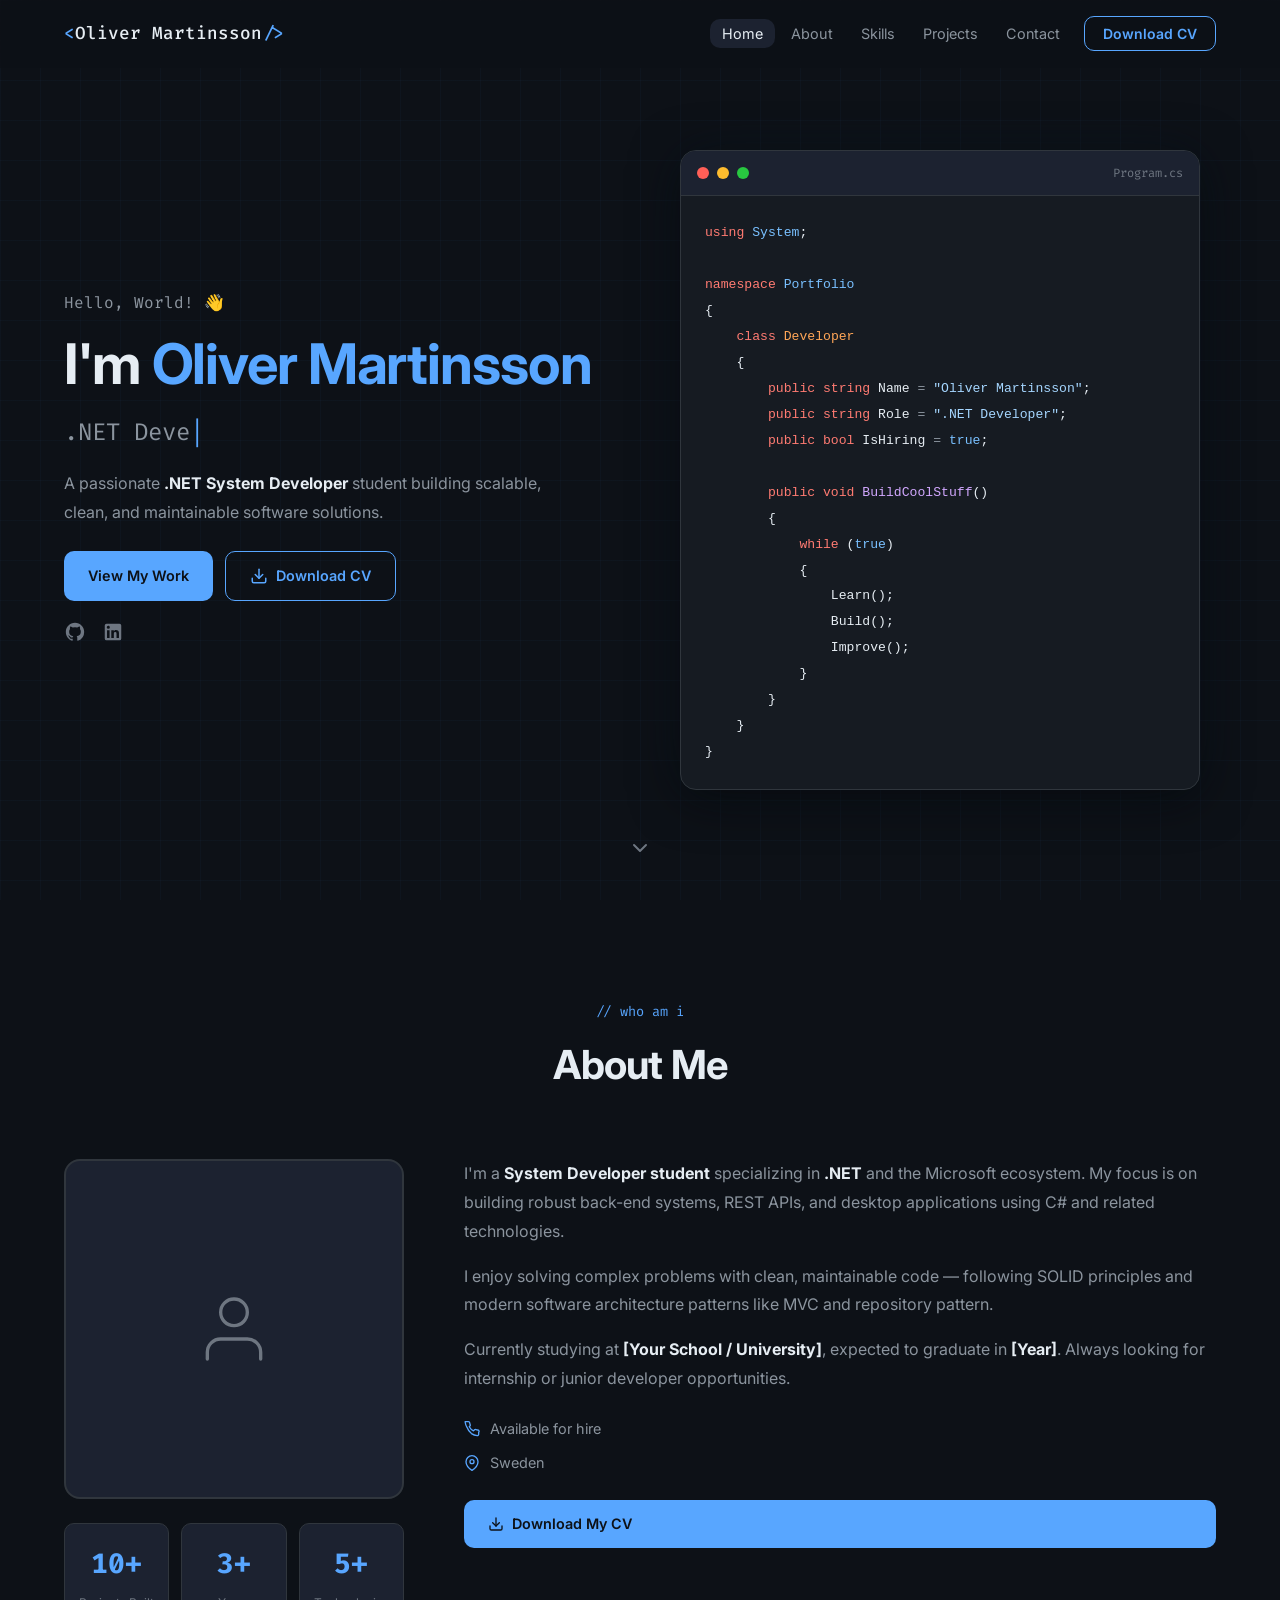
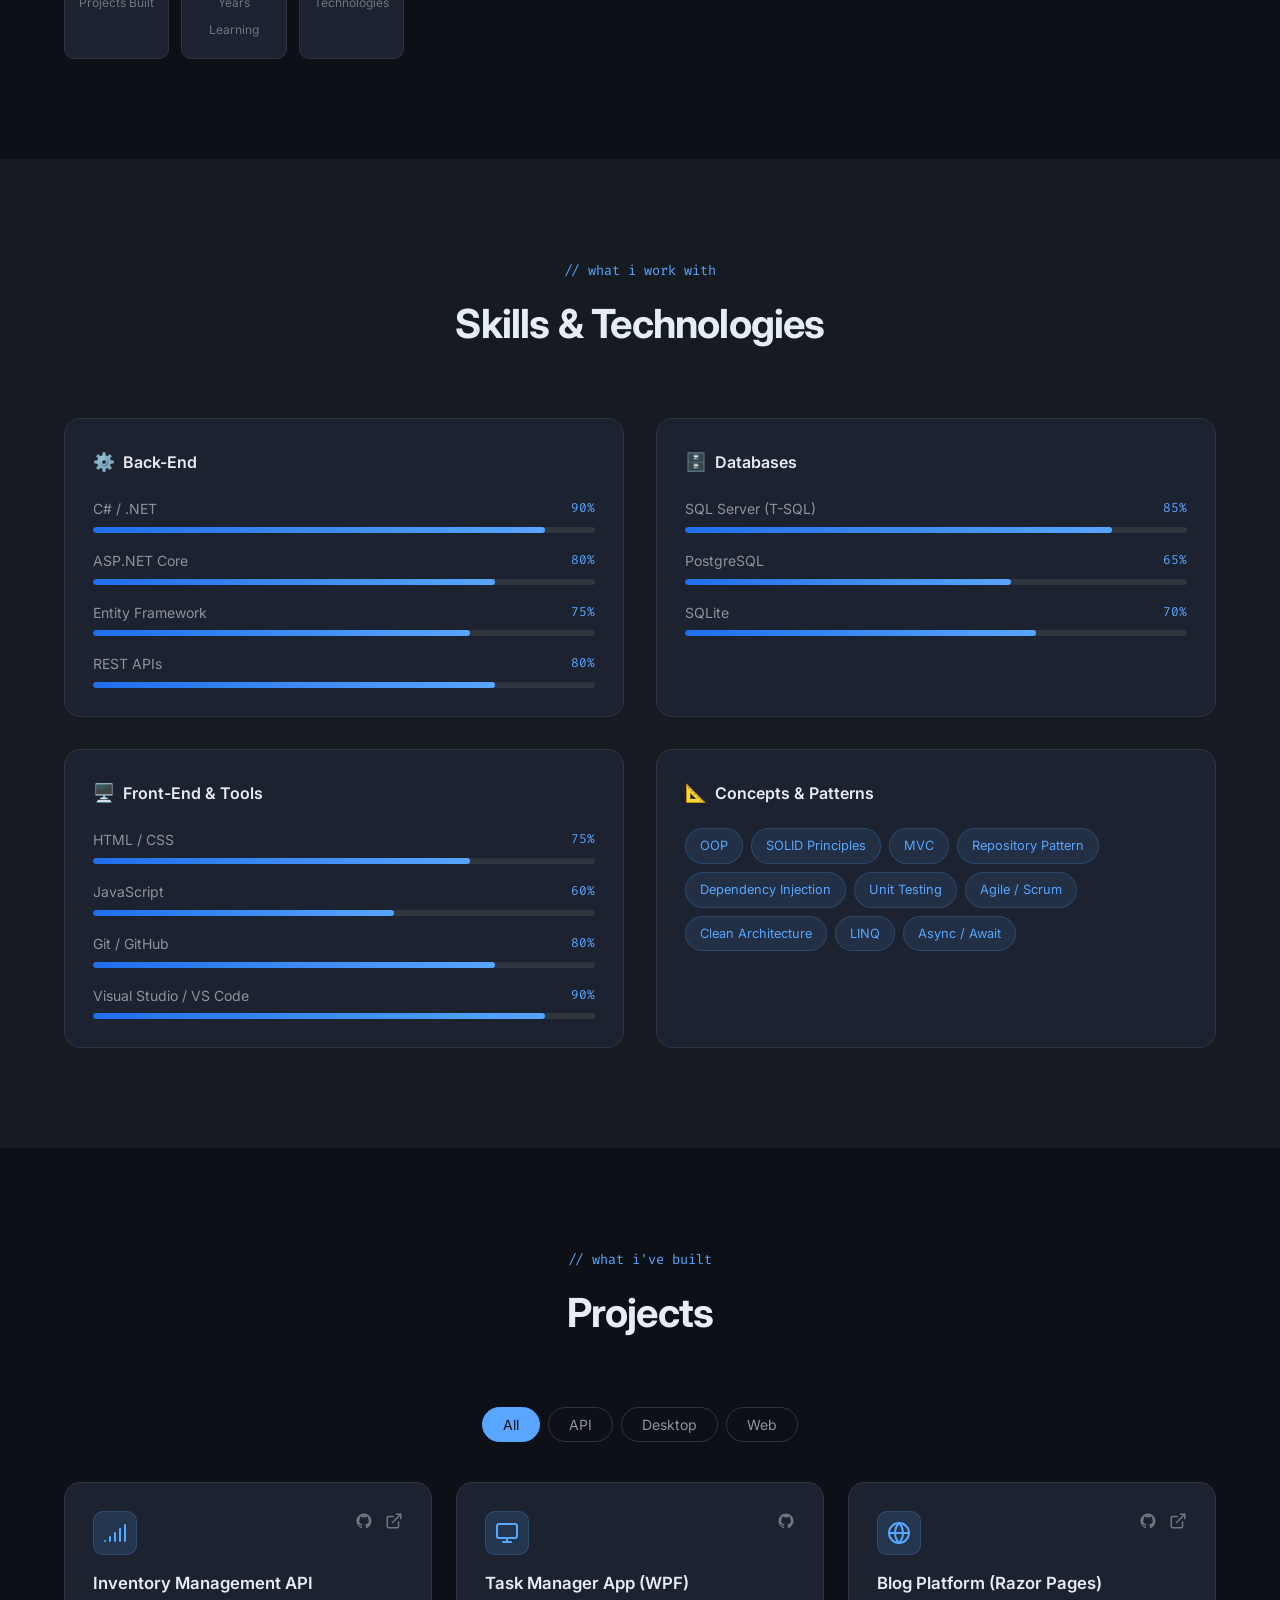
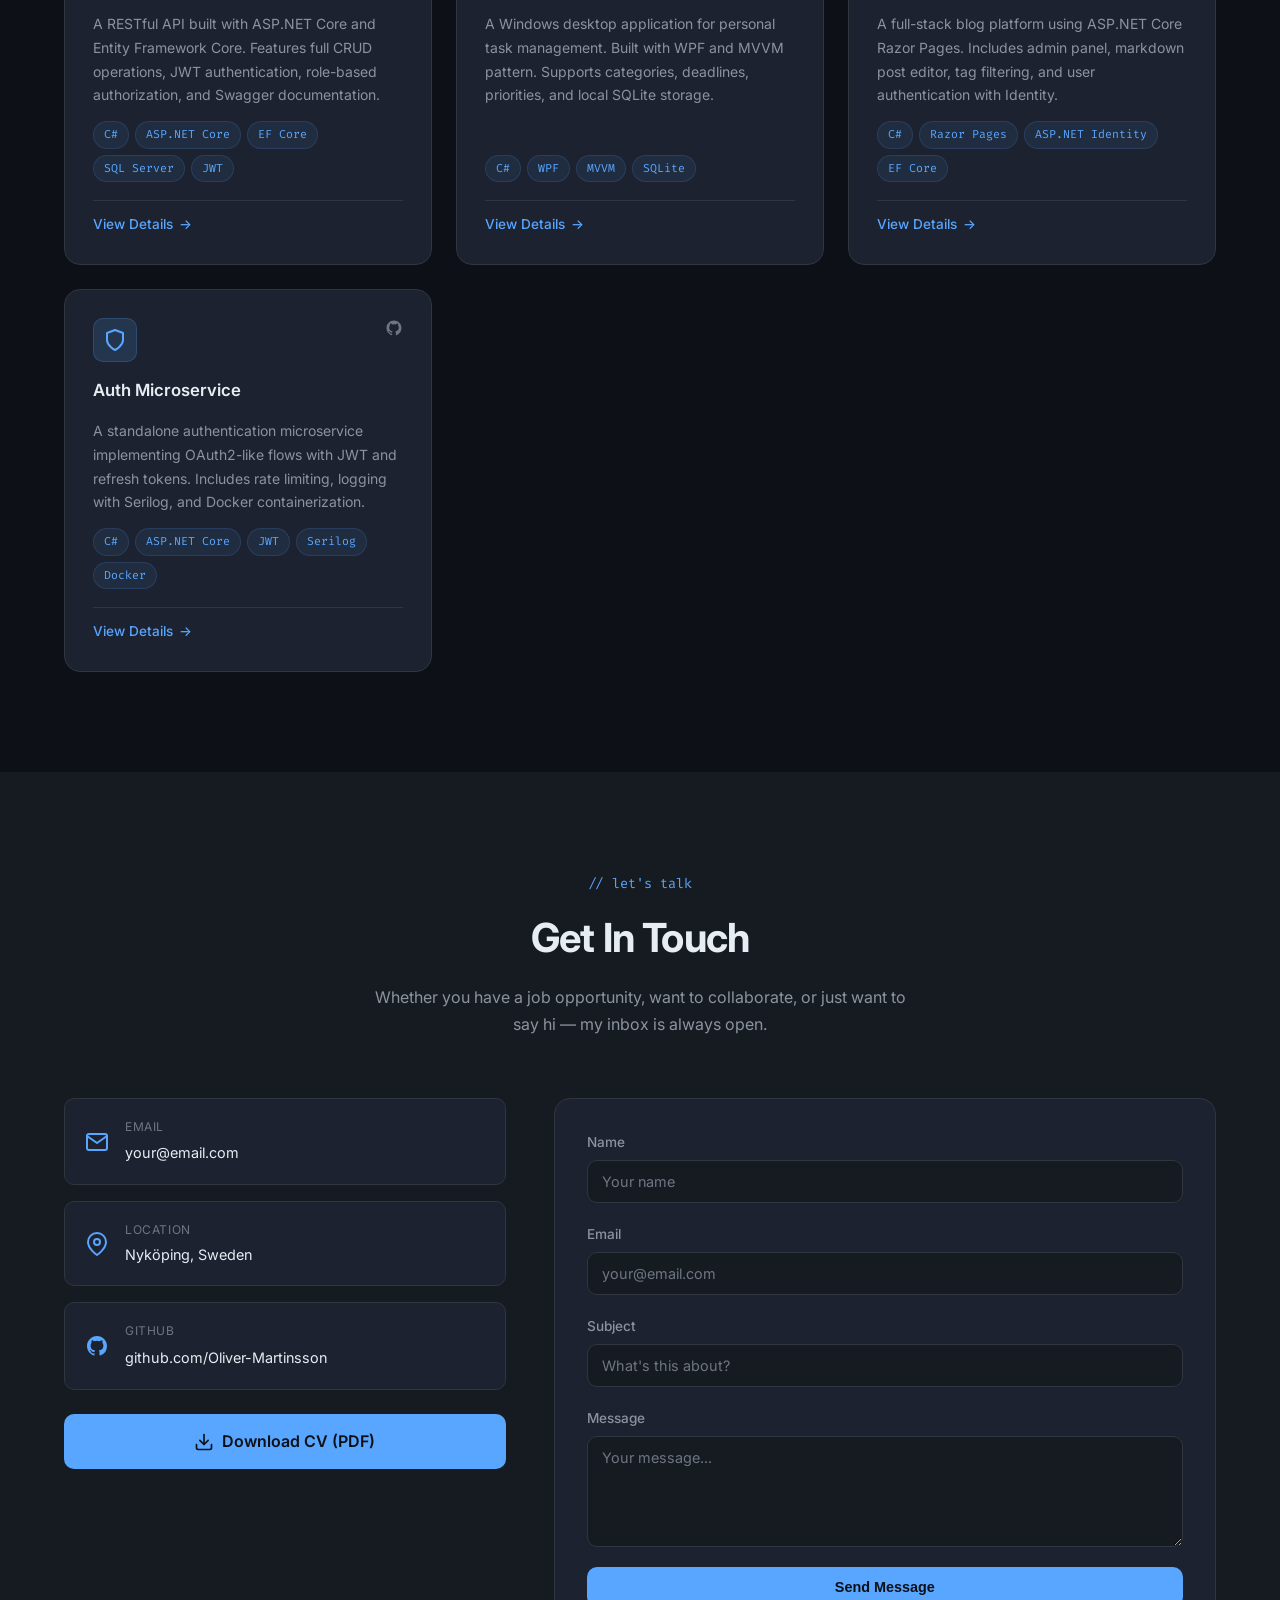
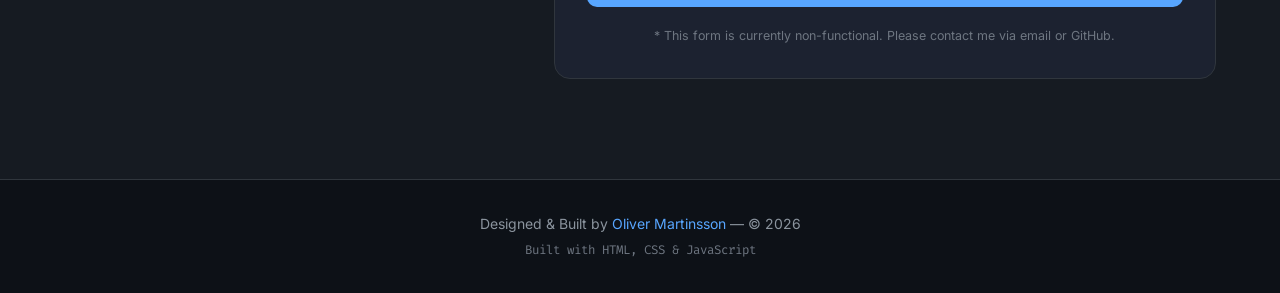
==== index.html @ 374618d0 "First commit added CV, README, and project pages." ====
<!DOCTYPE html>
<html lang="en">
<head>
  <meta charset="UTF-8" />
  <meta name="viewport" content="width=device-width, initial-scale=1.0" />
  <title>Dev Portfolio | .NET System Developer</title>
  <link rel="stylesheet" href="css/style.css" />
  <link rel="preconnect" href="https://fonts.googleapis.com" />
  <link rel="preconnect" href="https://fonts.gstatic.com" crossorigin />
  <link href="https://fonts.googleapis.com/css2?family=Inter:wght@300;400;500;600;700&family=Fira+Code:wght@400;500&display=swap" rel="stylesheet" />
</head>
<body>

  <!-- ========== NAVIGATION ========== -->
  <nav class="navbar" id="navbar">
    <div class="nav-container">
      <a href="#home" class="nav-logo">
        <span class="logo-bracket">&lt;</span>Oliver Martinsson<span class="logo-bracket">/&gt;</span>
      </a>
      <button class="hamburger" id="hamburger" aria-label="Toggle menu">
        <span></span><span></span><span></span>
      </button>
      <ul class="nav-links" id="nav-links">
        <li><a href="#home" class="nav-link">Home</a></li>
        <li><a href="#about" class="nav-link">About</a></li>
        <li><a href="#skills" class="nav-link">Skills</a></li>
        <li><a href="#projects" class="nav-link">Projects</a></li>
        <li><a href="#contact" class="nav-link">Contact</a></li>
        <li><a href="assets/Oliver-MartinssonCV.pdf" download class="nav-btn">Download CV</a></li>
      </ul>
    </div>
  </nav>

  <!-- ========== HERO ========== -->
  <section class="hero" id="home">
    <div class="hero-bg-grid"></div>
    <div class="hero-content">
      <p class="hero-greeting">Hello, World! 👋</p>
      <h1 class="hero-title">
        I'm <span class="accent">Oliver Martinsson</span>
      </h1>
      <h2 class="hero-subtitle">
        <span class="typed-text" id="typed-text"></span><span class="cursor">|</span>
      </h2>
      <p class="hero-description">
        A passionate <strong>.NET System Developer</strong> student building scalable, clean,
        and maintainable software solutions.
      </p>
      <div class="hero-actions">
        <a href="#projects" class="btn btn-primary">View My Work</a>
        <a href="assets/Oliver-MartinssonCV.pdf" download class="btn btn-outline">
          <svg xmlns="http://www.w3.org/2000/svg" width="18" height="18" viewBox="0 0 24 24" fill="none"
            stroke="currentColor" stroke-width="2" stroke-linecap="round" stroke-linejoin="round">
            <path d="M21 15v4a2 2 0 0 1-2 2H5a2 2 0 0 1-2-2v-4"/>
            <polyline points="7 10 12 15 17 10"/>
            <line x1="12" y1="15" x2="12" y2="3"/>
          </svg>
          Download CV
        </a>
      </div>
      <div class="hero-socials">
        <a href="https://github.com/Oliver-Martinsson" target="_blank" rel="noopener noreferrer" aria-label="GitHub">
          <svg xmlns="http://www.w3.org/2000/svg" width="22" height="22" viewBox="0 0 24 24" fill="currentColor">
            <path d="M12 2C6.477 2 2 6.484 2 12.021c0 4.428 2.865 8.185 6.839 9.504.5.092.682-.217.682-.483
              0-.237-.009-.868-.013-1.703-2.782.605-3.369-1.343-3.369-1.343-.454-1.158-1.11-1.466-1.11-1.466-.908-.62.069-.608.069-.608
              1.003.07 1.531 1.032 1.531 1.032.892 1.53 2.341 1.088 2.91.832.092-.647.35-1.088.636-1.338
              -2.22-.253-4.555-1.113-4.555-4.951 0-1.093.39-1.988 1.031-2.688-.103-.253-.446-1.272.098-2.65
              0 0 .84-.27 2.75 1.026A9.564 9.564 0 0 1 12 6.844a9.59 9.59 0 0 1 2.504.337c1.909-1.296 2.747-1.026
              2.747-1.026.546 1.379.202 2.398.1 2.651.64.7 1.028 1.595 1.028 2.688 0 3.848-2.339 4.695-4.566
              4.943.359.309.678.92.678 1.855 0 1.338-.012 2.419-.012 2.747 0 .268.18.58.688.482A10.019 10.019
              0 0 0 22 12.021C22 6.484 17.522 2 12 2z"/>
          </svg>
        </a>
        <a href="https://linkedin.com/" target="_blank" rel="noopener noreferrer" aria-label="LinkedIn">
          <svg xmlns="http://www.w3.org/2000/svg" width="22" height="22" viewBox="0 0 24 24" fill="currentColor">
            <path d="M19 3A2 2 0 0 1 21 5V19A2 2 0 0 1 19 21H5A2 2 0 0 1 3 19V5A2 2 0 0 1 5 3H19M18.5
              18.5V13.2A3.26 3.26 0 0 0 15.24 9.94C14.39 9.94 13.4 10.46 12.92 11.24V10.13H10.13V18.5H12.92
              V13.57A1.46 1.46 0 0 1 14.38 12.11A1.46 1.46 0 0 1 15.84 13.57V18.5H18.5M6.88 8.56A1.68 1.68
              0 0 0 8.56 6.88C8.56 5.95 7.81 5.19 6.88 5.19A1.69 1.69 0 0 0 5.19 6.88C5.19 7.81 5.95 8.56
              6.88 8.56M8.27 18.5V10.13H5.5V18.5H8.27Z"/>
          </svg>
        </a>
      </div>
    </div>
    <div class="hero-visual">
      <div class="code-window">
        <div class="code-window-bar">
          <span class="dot red"></span>
          <span class="dot yellow"></span>
          <span class="dot green"></span>
          <span class="window-title">Program.cs</span>
        </div>
        <pre class="code-content"><code><span class="c-keyword">using</span> <span class="c-ns">System</span>;

<span class="c-keyword">namespace</span> <span class="c-ns">Portfolio</span>
{
    <span class="c-keyword">class</span> <span class="c-class">Developer</span>
    {
        <span class="c-keyword">public string</span> Name <span class="c-op">=</span> <span class="c-string">"Oliver Martinsson"</span>;
        <span class="c-keyword">public string</span> Role <span class="c-op">=</span> <span class="c-string">".NET Developer"</span>;
        <span class="c-keyword">public bool</span> IsHiring <span class="c-op">=</span> <span class="c-bool">true</span>;

        <span class="c-keyword">public void</span> <span class="c-method">BuildCoolStuff</span>()
        {
            <span class="c-keyword">while</span> (<span class="c-bool">true</span>)
            {
                Learn();
                Build();
                Improve();
            }
        }
    }
}</code></pre>
      </div>
    </div>
    <a href="#about" class="scroll-down" aria-label="Scroll down">
      <svg xmlns="http://www.w3.org/2000/svg" width="24" height="24" viewBox="0 0 24 24"
        fill="none" stroke="currentColor" stroke-width="2" stroke-linecap="round" stroke-linejoin="round">
        <polyline points="6 9 12 15 18 9"/>
      </svg>
    </a>
  </section>

  <!-- ========== ABOUT ========== -->
  <section class="section" id="about">
    <div class="container">
      <div class="section-header">
        <p class="section-tag">// who am i</p>
        <h2 class="section-title">About Me</h2>
      </div>
      <div class="about-grid">
        <div class="about-image-wrapper">
          <div class="about-image-frame">
            <img src="assets/profile.jpg" alt="Profile photo" class="about-image" id="profile-img" />
            <div class="about-image-placeholder" id="profile-placeholder">
              <svg xmlns="http://www.w3.org/2000/svg" width="80" height="80" viewBox="0 0 24 24"
                fill="none" stroke="currentColor" stroke-width="1" stroke-linecap="round" stroke-linejoin="round">
                <path d="M20 21v-2a4 4 0 0 0-4-4H8a4 4 0 0 0-4 4v2"/>
                <circle cx="12" cy="7" r="4"/>
              </svg>
            </div>
          </div>
          <div class="about-stats">
            <div class="stat-card">
              <span class="stat-number" data-target="10">0</span>
              <span class="stat-label">Projects Built</span>
            </div>
            <div class="stat-card">
              <span class="stat-number" data-target="3">0</span>
              <span class="stat-label">Years Learning</span>
            </div>
            <div class="stat-card">
              <span class="stat-number" data-target="5">0</span>
              <span class="stat-label">Technologies</span>
            </div>
          </div>
        </div>
        <div class="about-text">
          <p>
            I'm a <strong>System Developer student</strong> specializing in <strong>.NET</strong> and the
            Microsoft ecosystem. My focus is on building robust back-end systems, REST APIs, and
            desktop applications using C# and related technologies.
          </p>
          <p>
            I enjoy solving complex problems with clean, maintainable code — following SOLID principles
            and modern software architecture patterns like MVC and repository pattern.
          </p>
          <p>
            Currently studying at <strong>[Your School / University]</strong>, expected to graduate
            in <strong>[Year]</strong>. Always looking for internship or junior developer opportunities.
          </p>
          <div class="about-details">
            <div class="detail-item">
              <svg xmlns="http://www.w3.org/2000/svg" width="16" height="16" viewBox="0 0 24 24" fill="none"
                stroke="currentColor" stroke-width="2" stroke-linecap="round" stroke-linejoin="round">
                <path d="M22 16.92v3a2 2 0 0 1-2.18 2 19.79 19.79 0 0 1-8.63-3.07A19.5 19.5 0 0 1 4.69
                  9.83 19.79 19.79 0 0 1 1.61 1.2 2 2 0 0 1 3.59 1h3a2 2 0 0 1 2 1.72c.127.96.361 1.903.7
                  2.81a2 2 0 0 1-.45 2.11L7.91 8.56a16 16 0 0 0 6.29 6.29l1.63-1.63a2 2 0 0 1 2.11-.45c.907.339
                  1.85.573 2.81.7A2 2 0 0 1 22 16.92z"/>
              </svg>
              <span>Available for hire</span>
            </div>
            <div class="detail-item">
              <svg xmlns="http://www.w3.org/2000/svg" width="16" height="16" viewBox="0 0 24 24" fill="none"
                stroke="currentColor" stroke-width="2" stroke-linecap="round" stroke-linejoin="round">
                <path d="M21 10c0 7-9 13-9 13s-9-6-9-13a9 9 0 0 1 18 0z"/>
                <circle cx="12" cy="10" r="3"/>
              </svg>
              <span>Sweden</span>
            </div>
          </div>
          <a href="assets/Oliver-MartinssonCV.pdf" download class="btn btn-primary">
            <svg xmlns="http://www.w3.org/2000/svg" width="16" height="16" viewBox="0 0 24 24" fill="none"
              stroke="currentColor" stroke-width="2" stroke-linecap="round" stroke-linejoin="round">
              <path d="M21 15v4a2 2 0 0 1-2 2H5a2 2 0 0 1-2-2v-4"/>
              <polyline points="7 10 12 15 17 10"/>
              <line x1="12" y1="15" x2="12" y2="3"/>
            </svg>
            Download My CV
          </a>
        </div>
      </div>
    </div>
  </section>

  <!-- ========== SKILLS ========== -->
  <section class="section section-dark" id="skills">
    <div class="container">
      <div class="section-header">
        <p class="section-tag">// what i work with</p>
        <h2 class="section-title">Skills & Technologies</h2>
      </div>
      <div class="skills-grid">

        <div class="skill-category">
          <h3 class="skill-cat-title">
            <span class="skill-cat-icon">⚙️</span> Back-End
          </h3>
          <div class="skill-bars">
            <div class="skill-bar-item">
              <div class="skill-bar-header">
                <span>C# / .NET</span><span>90%</span>
              </div>
              <div class="skill-bar-track"><div class="skill-bar-fill" data-width="90"></div></div>
            </div>
            <div class="skill-bar-item">
              <div class="skill-bar-header">
                <span>ASP.NET Core</span><span>80%</span>
              </div>
              <div class="skill-bar-track"><div class="skill-bar-fill" data-width="80"></div></div>
            </div>
            <div class="skill-bar-item">
              <div class="skill-bar-header">
                <span>Entity Framework</span><span>75%</span>
              </div>
              <div class="skill-bar-track"><div class="skill-bar-fill" data-width="75"></div></div>
            </div>
            <div class="skill-bar-item">
              <div class="skill-bar-header">
                <span>REST APIs</span><span>80%</span>
              </div>
              <div class="skill-bar-track"><div class="skill-bar-fill" data-width="80"></div></div>
            </div>
          </div>
        </div>

        <div class="skill-category">
          <h3 class="skill-cat-title">
            <span class="skill-cat-icon">🗄️</span> Databases
          </h3>
          <div class="skill-bars">
            <div class="skill-bar-item">
              <div class="skill-bar-header">
                <span>SQL Server (T-SQL)</span><span>85%</span>
              </div>
              <div class="skill-bar-track"><div class="skill-bar-fill" data-width="85"></div></div>
            </div>
            <div class="skill-bar-item">
              <div class="skill-bar-header">
                <span>PostgreSQL</span><span>65%</span>
              </div>
              <div class="skill-bar-track"><div class="skill-bar-fill" data-width="65"></div></div>
            </div>
            <div class="skill-bar-item">
              <div class="skill-bar-header">
                <span>SQLite</span><span>70%</span>
              </div>
              <div class="skill-bar-track"><div class="skill-bar-fill" data-width="70"></div></div>
            </div>
          </div>
        </div>

        <div class="skill-category">
          <h3 class="skill-cat-title">
            <span class="skill-cat-icon">🖥️</span> Front-End & Tools
          </h3>
          <div class="skill-bars">
            <div class="skill-bar-item">
              <div class="skill-bar-header">
                <span>HTML / CSS</span><span>75%</span>
              </div>
              <div class="skill-bar-track"><div class="skill-bar-fill" data-width="75"></div></div>
            </div>
            <div class="skill-bar-item">
              <div class="skill-bar-header">
                <span>JavaScript</span><span>60%</span>
              </div>
              <div class="skill-bar-track"><div class="skill-bar-fill" data-width="60"></div></div>
            </div>
            <div class="skill-bar-item">
              <div class="skill-bar-header">
                <span>Git / GitHub</span><span>80%</span>
              </div>
              <div class="skill-bar-track"><div class="skill-bar-fill" data-width="80"></div></div>
            </div>
            <div class="skill-bar-item">
              <div class="skill-bar-header">
                <span>Visual Studio / VS Code</span><span>90%</span>
              </div>
              <div class="skill-bar-track"><div class="skill-bar-fill" data-width="90"></div></div>
            </div>
          </div>
        </div>

        <div class="skill-category">
          <h3 class="skill-cat-title">
            <span class="skill-cat-icon">📐</span> Concepts & Patterns
          </h3>
          <div class="skill-tags">
            <span class="skill-tag">OOP</span>
            <span class="skill-tag">SOLID Principles</span>
            <span class="skill-tag">MVC</span>
            <span class="skill-tag">Repository Pattern</span>
            <span class="skill-tag">Dependency Injection</span>
            <span class="skill-tag">Unit Testing</span>
            <span class="skill-tag">Agile / Scrum</span>
            <span class="skill-tag">Clean Architecture</span>
            <span class="skill-tag">LINQ</span>
            <span class="skill-tag">Async / Await</span>
          </div>
        </div>

      </div>
    </div>
  </section>

  <!-- ========== PROJECTS ========== -->
  <section class="section" id="projects">
    <div class="container">
      <div class="section-header">
        <p class="section-tag">// what i've built</p>
        <h2 class="section-title">Projects</h2>
      </div>
      <div class="projects-filter">
        <button class="filter-btn active" data-filter="all">All</button>
        <button class="filter-btn" data-filter="api">API</button>
        <button class="filter-btn" data-filter="desktop">Desktop</button>
        <button class="filter-btn" data-filter="web">Web</button>
      </div>
      <div class="projects-grid" id="projects-grid">

        <article class="project-card" data-category="api">
          <div class="project-card-header">
            <div class="project-icon">
              <svg xmlns="http://www.w3.org/2000/svg" width="24" height="24" viewBox="0 0 24 24" fill="none"
                stroke="currentColor" stroke-width="2" stroke-linecap="round" stroke-linejoin="round">
                <path d="M2 20h.01M7 20v-4"/><path d="M12 20v-8"/><path d="M17 20V8"/><path d="M22 4v16"/>
              </svg>
            </div>
            <div class="project-links">
              <a href="#" target="_blank" rel="noopener noreferrer" aria-label="GitHub repo">
                <svg xmlns="http://www.w3.org/2000/svg" width="18" height="18" viewBox="0 0 24 24" fill="currentColor">
                  <path d="M12 2C6.477 2 2 6.484 2 12.021c0 4.428 2.865 8.185 6.839 9.504.5.092.682-.217.682-.483
                    0-.237-.009-.868-.013-1.703-2.782.605-3.369-1.343-3.369-1.343-.454-1.158-1.11-1.466-1.11-1.466-.908-.62.069-.608.069-.608
                    1.003.07 1.531 1.032 1.531 1.032.892 1.53 2.341 1.088 2.91.832.092-.647.35-1.088.636-1.338
                    -2.22-.253-4.555-1.113-4.555-4.951 0-1.093.39-1.988 1.031-2.688-.103-.253-.446-1.272.098-2.65
                    0 0 .84-.27 2.75 1.026A9.564 9.564 0 0 1 12 6.844a9.59 9.59 0 0 1 2.504.337c1.909-1.296 2.747-1.026
                    2.747-1.026.546 1.379.202 2.398.1 2.651.64.7 1.028 1.595 1.028 2.688 0 3.848-2.339 4.695-4.566
                    4.943.359.309.678.92.678 1.855 0 1.338-.012 2.419-.012 2.747 0 .268.18.58.688.482A10.019 10.019
                    0 0 0 22 12.021C22 6.484 17.522 2 12 2z"/>
                </svg>
              </a>
              <a href="#" target="_blank" rel="noopener noreferrer" aria-label="Live demo">
                <svg xmlns="http://www.w3.org/2000/svg" width="18" height="18" viewBox="0 0 24 24" fill="none"
                  stroke="currentColor" stroke-width="2" stroke-linecap="round" stroke-linejoin="round">
                  <path d="M18 13v6a2 2 0 0 1-2 2H5a2 2 0 0 1-2-2V8a2 2 0 0 1 2-2h6"/>
                  <polyline points="15 3 21 3 21 9"/><line x1="10" y1="14" x2="21" y2="3"/>
                </svg>
              </a>
            </div>
          </div>
          <h3 class="project-title">Inventory Management API</h3>
          <p class="project-desc">
            A RESTful API built with ASP.NET Core and Entity Framework Core. Features full CRUD operations,
            JWT authentication, role-based authorization, and Swagger documentation.
          </p>
          <div class="project-tech">
            <span>C#</span><span>ASP.NET Core</span><span>EF Core</span><span>SQL Server</span><span>JWT</span>
          </div>
          <a href="projects/inventory-api.html" class="project-view-link">View Details</a>
        </article>

        <article class="project-card" data-category="desktop">
          <div class="project-card-header">
            <div class="project-icon">
              <svg xmlns="http://www.w3.org/2000/svg" width="24" height="24" viewBox="0 0 24 24" fill="none"
                stroke="currentColor" stroke-width="2" stroke-linecap="round" stroke-linejoin="round">
                <rect x="2" y="3" width="20" height="14" rx="2"/><line x1="8" y1="21" x2="16" y2="21"/>
                <line x1="12" y1="17" x2="12" y2="21"/>
              </svg>
            </div>
            <div class="project-links">
              <a href="#" target="_blank" rel="noopener noreferrer" aria-label="GitHub repo">
                <svg xmlns="http://www.w3.org/2000/svg" width="18" height="18" viewBox="0 0 24 24" fill="currentColor">
                  <path d="M12 2C6.477 2 2 6.484 2 12.021c0 4.428 2.865 8.185 6.839 9.504.5.092.682-.217.682-.483
                    0-.237-.009-.868-.013-1.703-2.782.605-3.369-1.343-3.369-1.343-.454-1.158-1.11-1.466-1.11-1.466-.908-.62.069-.608.069-.608
                    1.003.07 1.531 1.032 1.531 1.032.892 1.53 2.341 1.088 2.91.832.092-.647.35-1.088.636-1.338
                    -2.22-.253-4.555-1.113-4.555-4.951 0-1.093.39-1.988 1.031-2.688-.103-.253-.446-1.272.098-2.65
                    0 0 .84-.27 2.75 1.026A9.564 9.564 0 0 1 12 6.844a9.59 9.59 0 0 1 2.504.337c1.909-1.296 2.747-1.026
                    2.747-1.026.546 1.379.202 2.398.1 2.651.64.7 1.028 1.595 1.028 2.688 0 3.848-2.339 4.695-4.566
                    4.943.359.309.678.92.678 1.855 0 1.338-.012 2.419-.012 2.747 0 .268.18.58.688.482A10.019 10.019
                    0 0 0 22 12.021C22 6.484 17.522 2 12 2z"/>
                </svg>
              </a>
            </div>
          </div>
          <h3 class="project-title">Task Manager App (WPF)</h3>
          <p class="project-desc">
            A Windows desktop application for personal task management. Built with WPF and MVVM pattern.
            Supports categories, deadlines, priorities, and local SQLite storage.
          </p>
          <div class="project-tech">
            <span>C#</span><span>WPF</span><span>MVVM</span><span>SQLite</span>
          </div>
          <a href="projects/task-manager.html" class="project-view-link">View Details</a>
        </article>

        <article class="project-card" data-category="web">
          <div class="project-card-header">
            <div class="project-icon">
              <svg xmlns="http://www.w3.org/2000/svg" width="24" height="24" viewBox="0 0 24 24" fill="none"
                stroke="currentColor" stroke-width="2" stroke-linecap="round" stroke-linejoin="round">
                <circle cx="12" cy="12" r="10"/>
                <line x1="2" y1="12" x2="22" y2="12"/>
                <path d="M12 2a15.3 15.3 0 0 1 4 10 15.3 15.3 0 0 1-4 10 15.3 15.3 0 0 1-4-10 15.3 15.3 0 0 1 4-10z"/>
              </svg>
            </div>
            <div class="project-links">
              <a href="#" target="_blank" rel="noopener noreferrer" aria-label="GitHub repo">
                <svg xmlns="http://www.w3.org/2000/svg" width="18" height="18" viewBox="0 0 24 24" fill="currentColor">
                  <path d="M12 2C6.477 2 2 6.484 2 12.021c0 4.428 2.865 8.185 6.839 9.504.5.092.682-.217.682-.483
                    0-.237-.009-.868-.013-1.703-2.782.605-3.369-1.343-3.369-1.343-.454-1.158-1.11-1.466-1.11-1.466-.908-.62.069-.608.069-.608
                    1.003.07 1.531 1.032 1.531 1.032.892 1.53 2.341 1.088 2.91.832.092-.647.35-1.088.636-1.338
                    -2.22-.253-4.555-1.113-4.555-4.951 0-1.093.39-1.988 1.031-2.688-.103-.253-.446-1.272.098-2.65
                    0 0 .84-.27 2.75 1.026A9.564 9.564 0 0 1 12 6.844a9.59 9.59 0 0 1 2.504.337c1.909-1.296 2.747-1.026
                    2.747-1.026.546 1.379.202 2.398.1 2.651.64.7 1.028 1.595 1.028 2.688 0 3.848-2.339 4.695-4.566
                    4.943.359.309.678.92.678 1.855 0 1.338-.012 2.419-.012 2.747 0 .268.18.58.688.482A10.019 10.019
                    0 0 0 22 12.021C22 6.484 17.522 2 12 2z"/>
                </svg>
              </a>
              <a href="#" target="_blank" rel="noopener noreferrer" aria-label="Live demo">
                <svg xmlns="http://www.w3.org/2000/svg" width="18" height="18" viewBox="0 0 24 24" fill="none"
                  stroke="currentColor" stroke-width="2" stroke-linecap="round" stroke-linejoin="round">
                  <path d="M18 13v6a2 2 0 0 1-2 2H5a2 2 0 0 1-2-2V8a2 2 0 0 1 2-2h6"/>
                  <polyline points="15 3 21 3 21 9"/><line x1="10" y1="14" x2="21" y2="3"/>
                </svg>
              </a>
            </div>
          </div>
          <h3 class="project-title">Blog Platform (Razor Pages)</h3>
          <p class="project-desc">
            A full-stack blog platform using ASP.NET Core Razor Pages. Includes admin panel,
            markdown post editor, tag filtering, and user authentication with Identity.
          </p>
          <div class="project-tech">
            <span>C#</span><span>Razor Pages</span><span>ASP.NET Identity</span><span>EF Core</span>
          </div>
          <a href="projects/blog-platform.html" class="project-view-link">View Details</a>
        </article>

        <article class="project-card" data-category="api">
          <div class="project-card-header">
            <div class="project-icon">
              <svg xmlns="http://www.w3.org/2000/svg" width="24" height="24" viewBox="0 0 24 24" fill="none"
                stroke="currentColor" stroke-width="2" stroke-linecap="round" stroke-linejoin="round">
                <path d="M12 22s8-4 8-10V5l-8-3-8 3v7c0 6 8 10 8 10z"/>
              </svg>
            </div>
            <div class="project-links">
              <a href="#" target="_blank" rel="noopener noreferrer" aria-label="GitHub repo">
                <svg xmlns="http://www.w3.org/2000/svg" width="18" height="18" viewBox="0 0 24 24" fill="currentColor">
                  <path d="M12 2C6.477 2 2 6.484 2 12.021c0 4.428 2.865 8.185 6.839 9.504.5.092.682-.217.682-.483
                    0-.237-.009-.868-.013-1.703-2.782.605-3.369-1.343-3.369-1.343-.454-1.158-1.11-1.466-1.11-1.466-.908-.62.069-.608.069-.608
                    1.003.07 1.531 1.032 1.531 1.032.892 1.53 2.341 1.088 2.91.832.092-.647.35-1.088.636-1.338
                    -2.22-.253-4.555-1.113-4.555-4.951 0-1.093.39-1.988 1.031-2.688-.103-.253-.446-1.272.098-2.65
                    0 0 .84-.27 2.75 1.026A9.564 9.564 0 0 1 12 6.844a9.59 9.59 0 0 1 2.504.337c1.909-1.296 2.747-1.026
                    2.747-1.026.546 1.379.202 2.398.1 2.651.64.7 1.028 1.595 1.028 2.688 0 3.848-2.339 4.695-4.566
                    4.943.359.309.678.92.678 1.855 0 1.338-.012 2.419-.012 2.747 0 .268.18.58.688.482A10.019 10.019
                    0 0 0 22 12.021C22 6.484 17.522 2 12 2z"/>
                </svg>
              </a>
            </div>
          </div>
          <h3 class="project-title">Auth Microservice</h3>
          <p class="project-desc">
            A standalone authentication microservice implementing OAuth2-like flows with JWT and refresh tokens.
            Includes rate limiting, logging with Serilog, and Docker containerization.
          </p>
          <div class="project-tech">
            <span>C#</span><span>ASP.NET Core</span><span>JWT</span><span>Serilog</span><span>Docker</span>
          </div>
          <a href="projects/auth-microservice.html" class="project-view-link">View Details</a>
        </article>

      </div>
    </div>
  </section>

  <!-- ========== CONTACT ========== -->
  <section class="section section-dark" id="contact">
    <div class="container">
      <div class="section-header">
        <p class="section-tag">// let's talk</p>
        <h2 class="section-title">Get In Touch</h2>
        <p class="section-subtitle">
          Whether you have a job opportunity, want to collaborate, or just want to say hi —
          my inbox is always open.
        </p>
      </div>
      <div class="contact-grid">
        <div class="contact-info">
          <div class="contact-card">
            <svg xmlns="http://www.w3.org/2000/svg" width="24" height="24" viewBox="0 0 24 24" fill="none"
              stroke="currentColor" stroke-width="2" stroke-linecap="round" stroke-linejoin="round">
              <path d="M4 4h16c1.1 0 2 .9 2 2v12c0 1.1-.9 2-2 2H4c-1.1 0-2-.9-2-2V6c0-1.1.9-2 2-2z"/>
              <polyline points="22,6 12,13 2,6"/>
            </svg>
            <div>
              <p class="contact-label">Email</p>
              <a href="mailto:your@email.com" class="contact-value">your@email.com</a>
            </div>
          </div>
          <div class="contact-card">
            <svg xmlns="http://www.w3.org/2000/svg" width="24" height="24" viewBox="0 0 24 24" fill="none"
              stroke="currentColor" stroke-width="2" stroke-linecap="round" stroke-linejoin="round">
              <path d="M21 10c0 7-9 13-9 13s-9-6-9-13a9 9 0 0 1 18 0z"/>
              <circle cx="12" cy="10" r="3"/>
            </svg>
            <div>
              <p class="contact-label">Location</p>
              <p class="contact-value">Nyköping, Sweden</p>
            </div>
          </div>
          <div class="contact-card">
            <svg xmlns="http://www.w3.org/2000/svg" width="24" height="24" viewBox="0 0 24 24" fill="currentColor">
              <path d="M12 2C6.477 2 2 6.484 2 12.021c0 4.428 2.865 8.185 6.839 9.504.5.092.682-.217.682-.483
                0-.237-.009-.868-.013-1.703-2.782.605-3.369-1.343-3.369-1.343-.454-1.158-1.11-1.466-1.11-1.466-.908-.62.069-.608.069-.608
                1.003.07 1.531 1.032 1.531 1.032.892 1.53 2.341 1.088 2.91.832.092-.647.35-1.088.636-1.338
                -2.22-.253-4.555-1.113-4.555-4.951 0-1.093.39-1.988 1.031-2.688-.103-.253-.446-1.272.098-2.65
                0 0 .84-.27 2.75 1.026A9.564 9.564 0 0 1 12 6.844a9.59 9.59 0 0 1 2.504.337c1.909-1.296 2.747-1.026
                2.747-1.026.546 1.379.202 2.398.1 2.651.64.7 1.028 1.595 1.028 2.688 0 3.848-2.339 4.695-4.566
                4.943.359.309.678.92.678 1.855 0 1.338-.012 2.419-.012 2.747 0 .268.18.58.688.482A10.019 10.019
                0 0 0 22 12.021C22 6.484 17.522 2 12 2z"/>
            </svg>
            <div>
              <p class="contact-label">GitHub</p>
              <a href="https://github.com/Oliver-Martinsson" target="_blank" rel="noopener noreferrer" class="contact-value">github.com/Oliver-Martinsson</a>
            </div>
          </div>
          <a href="assets/Oliver-MartinssonCV.pdf" download class="btn btn-primary cv-download-large">
            <svg xmlns="http://www.w3.org/2000/svg" width="20" height="20" viewBox="0 0 24 24" fill="none"
              stroke="currentColor" stroke-width="2" stroke-linecap="round" stroke-linejoin="round">
              <path d="M21 15v4a2 2 0 0 1-2 2H5a2 2 0 0 1-2-2v-4"/>
              <polyline points="7 10 12 15 17 10"/>
              <line x1="12" y1="15" x2="12" y2="3"/>
            </svg>
            Download CV (PDF)
          </a>
        </div>
        <form class="contact-form" id="contact-form" novalidate>
          <div class="form-group">
            <label for="name">Name</label>
            <input type="text" id="name" name="name" placeholder="Your name" required autocomplete="name" />
          </div>
          <div class="form-group">
            <label for="email">Email</label>
            <input type="email" id="email" name="email" placeholder="your@email.com" required autocomplete="email" />
          </div>
          <div class="form-group">
            <label for="subject">Subject</label>
            <input type="text" id="subject" name="subject" placeholder="What's this about?" required />
          </div>
          <div class="form-group">
            <label for="message">Message</label>
            <textarea id="message" name="message" rows="5" placeholder="Your message..." required></textarea>
          </div>
          <button type="submit" class="btn btn-primary btn-full" id="submit-btn">
            <span id="btn-text">Send Message</span>
            <span id="btn-spinner" class="hidden">Sending...</span>
          </button>
          <p class="form-note">
            * This form is currently non-functional. Please contact me via email or GitHub.
          </p>
        </form>
      </div>
    </div>
  </section>

  <!-- ========== FOOTER ========== -->
  <footer class="footer">
    <div class="container">
      <p class="footer-copy">
        Designed &amp; Built by <span class="accent">Oliver Martinsson</span> &mdash; &copy; <span id="year"></span>
      </p>
      <p class="footer-tech">Built with HTML, CSS &amp; JavaScript</p>
    </div>
  </footer>

  <script src="js/main.js"></script>
</body>
</html>
---- css/style.css ----
/* =============================================
   ROOT & RESET
   ============================================= */
*, *::before, *::after {
  box-sizing: border-box;
  margin: 0;
  padding: 0;
}

:root {
  --bg-primary:    #0d1117;
  --bg-secondary:  #161b22;
  --bg-card:       #1c2230;
  --bg-card-hover: #222b3a;
  --border:        #30363d;
  --accent:        #58a6ff;
  --accent-dark:   #1f6feb;
  --accent-glow:   rgba(88, 166, 255, 0.15);
  --text-primary:  #e6edf3;
  --text-secondary:#8b949e;
  --text-muted:    #6e7681;
  --green:         #3fb950;
  --yellow:        #d29922;
  --red:           #f85149;
  --purple:        #bc8cff;
  --font-sans:     'Inter', -apple-system, BlinkMacSystemFont, sans-serif;
  --font-mono:     'Fira Code', 'Cascadia Code', monospace;
  --radius:        10px;
  --radius-lg:     16px;
  --shadow:        0 4px 24px rgba(0, 0, 0, 0.4);
  --shadow-lg:     0 8px 48px rgba(0, 0, 0, 0.6);
  --transition:    0.25s ease;
  --navbar-h:      68px;
}

html {
  scroll-behavior: smooth;
  scroll-padding-top: var(--navbar-h);
}

body {
  font-family: var(--font-sans);
  background-color: var(--bg-primary);
  color: var(--text-primary);
  line-height: 1.7;
  overflow-x: hidden;
}

img {
  max-width: 100%;
  display: block;
}

a {
  color: inherit;
  text-decoration: none;
}

ul {
  list-style: none;
}

/* =============================================
   SCROLLBAR
   ============================================= */
::-webkit-scrollbar { width: 6px; }
::-webkit-scrollbar-track { background: var(--bg-primary); }
::-webkit-scrollbar-thumb { background: var(--border); border-radius: 999px; }
::-webkit-scrollbar-thumb:hover { background: var(--text-muted); }

/* =============================================
   TYPOGRAPHY UTILS
   ============================================= */
.accent { color: var(--accent); }

/* =============================================
   NAVBAR
   ============================================= */
.navbar {
  position: fixed;
  top: 0; left: 0; right: 0;
  z-index: 1000;
  height: var(--navbar-h);
  background: rgba(13, 17, 23, 0.85);
  backdrop-filter: blur(12px);
  border-bottom: 1px solid transparent;
  transition: border-color var(--transition), background var(--transition);
}

.navbar.scrolled {
  border-bottom-color: var(--border);
  background: rgba(13, 17, 23, 0.95);
}

.nav-container {
  max-width: 1200px;
  margin: 0 auto;
  padding: 0 24px;
  height: 100%;
  display: flex;
  align-items: center;
  justify-content: space-between;
  gap: 16px;
}

.nav-logo {
  font-family: var(--font-mono);
  font-size: 1.1rem;
  font-weight: 500;
  color: var(--text-primary);
  white-space: nowrap;
}

.logo-bracket {
  color: var(--accent);
}

.nav-links {
  display: flex;
  align-items: center;
  gap: 4px;
}

.nav-link {
  padding: 6px 12px;
  border-radius: var(--radius);
  font-size: 0.9rem;
  color: var(--text-secondary);
  transition: color var(--transition), background var(--transition);
}

.nav-link:hover,
.nav-link.active {
  color: var(--text-primary);
  background: var(--bg-card);
}

.nav-btn {
  padding: 8px 18px;
  border-radius: var(--radius);
  font-size: 0.875rem;
  font-weight: 600;
  color: var(--accent);
  border: 1px solid var(--accent);
  margin-left: 8px;
  transition: background var(--transition), color var(--transition);
}

.nav-btn:hover {
  background: var(--accent);
  color: var(--bg-primary);
}

.hamburger {
  display: none;
  flex-direction: column;
  gap: 5px;
  background: none;
  border: none;
  cursor: pointer;
  padding: 8px;
  border-radius: var(--radius);
}

.hamburger span {
  display: block;
  width: 22px;
  height: 2px;
  background: var(--text-primary);
  border-radius: 999px;
  transition: transform var(--transition), opacity var(--transition);
}

.hamburger.open span:nth-child(1) { transform: translateY(7px) rotate(45deg); }
.hamburger.open span:nth-child(2) { opacity: 0; }
.hamburger.open span:nth-child(3) { transform: translateY(-7px) rotate(-45deg); }

/* =============================================
   HERO
   ============================================= */
.hero {
  min-height: 100vh;
  display: grid;
  grid-template-columns: 1fr 1fr;
  align-items: center;
  gap: 48px;
  max-width: 1200px;
  margin: 0 auto;
  padding: 100px 24px 60px;
  position: relative;
}

.hero-bg-grid {
  position: fixed;
  inset: 0;
  z-index: -1;
  background-image:
    linear-gradient(rgba(88, 166, 255, 0.03) 1px, transparent 1px),
    linear-gradient(90deg, rgba(88, 166, 255, 0.03) 1px, transparent 1px);
  background-size: 40px 40px;
  pointer-events: none;
}

.hero-content {
  display: flex;
  flex-direction: column;
  gap: 16px;
}

.hero-greeting {
  font-size: 1rem;
  color: var(--text-secondary);
  font-family: var(--font-mono);
}

.hero-title {
  font-size: clamp(2.2rem, 5vw, 3.5rem);
  font-weight: 700;
  line-height: 1.15;
  letter-spacing: -0.02em;
}

.hero-subtitle {
  font-size: clamp(1.1rem, 2.5vw, 1.5rem);
  font-weight: 400;
  color: var(--text-secondary);
  font-family: var(--font-mono);
  min-height: 2rem;
}

.cursor {
  display: inline-block;
  color: var(--accent);
  animation: blink 1s step-end infinite;
}

@keyframes blink {
  0%, 100% { opacity: 1; }
  50%       { opacity: 0; }
}

.hero-description {
  font-size: 1rem;
  color: var(--text-secondary);
  max-width: 480px;
  line-height: 1.8;
}

.hero-description strong {
  color: var(--text-primary);
}

.hero-actions {
  display: flex;
  gap: 12px;
  flex-wrap: wrap;
  margin-top: 8px;
}

.hero-socials {
  display: flex;
  gap: 16px;
  margin-top: 4px;
}

.hero-socials a {
  color: var(--text-muted);
  transition: color var(--transition), transform var(--transition);
}

.hero-socials a:hover {
  color: var(--accent);
  transform: translateY(-2px);
}

/* Code Window */
.hero-visual {
  display: flex;
  justify-content: center;
  align-items: center;
}

.code-window {
  width: 100%;
  max-width: 520px;
  background: var(--bg-secondary);
  border: 1px solid var(--border);
  border-radius: var(--radius-lg);
  box-shadow: var(--shadow-lg), 0 0 60px rgba(88,166,255,0.06);
  overflow: hidden;
  animation: float 6s ease-in-out infinite;
}

@keyframes float {
  0%, 100% { transform: translateY(0); }
  50%       { transform: translateY(-12px); }
}

.code-window-bar {
  display: flex;
  align-items: center;
  gap: 8px;
  padding: 12px 16px;
  background: var(--bg-card);
  border-bottom: 1px solid var(--border);
}

.dot {
  width: 12px;
  height: 12px;
  border-radius: 50%;
}

.dot.red    { background: #ff5f57; }
.dot.yellow { background: #febc2e; }
.dot.green  { background: #28c840; }

.window-title {
  margin-left: auto;
  font-family: var(--font-mono);
  font-size: 0.75rem;
  color: var(--text-muted);
}

.code-content {
  padding: 24px;
  font-family: var(--font-mono);
  font-size: 0.82rem;
  line-height: 1.9;
  overflow-x: auto;
}

.c-keyword  { color: #ff7b72; }
.c-class    { color: #ffa657; }
.c-ns       { color: #79c0ff; }
.c-string   { color: #a5d6ff; }
.c-bool     { color: #79c0ff; }
.c-method   { color: #d2a8ff; }
.c-op       { color: var(--text-secondary); }

/* Scroll down arrow */
.scroll-down {
  position: absolute;
  bottom: 32px;
  left: 50%;
  transform: translateX(-50%);
  color: var(--text-muted);
  animation: bounce 2s ease-in-out infinite;
  transition: color var(--transition);
}

.scroll-down:hover { color: var(--accent); }

@keyframes bounce {
  0%, 100% { transform: translateX(-50%) translateY(0); }
  50%       { transform: translateX(-50%) translateY(8px); }
}

/* =============================================
   BUTTONS
   ============================================= */
.btn {
  display: inline-flex;
  align-items: center;
  gap: 8px;
  padding: 12px 24px;
  border-radius: var(--radius);
  font-size: 0.9rem;
  font-weight: 600;
  cursor: pointer;
  border: none;
  transition: background var(--transition), color var(--transition),
              transform var(--transition), box-shadow var(--transition);
  text-decoration: none;
}

.btn:hover { transform: translateY(-2px); }
.btn:active { transform: translateY(0); }

.btn-primary {
  background: var(--accent);
  color: var(--bg-primary);
}

.btn-primary:hover {
  background: #79b8ff;
  box-shadow: 0 4px 20px rgba(88, 166, 255, 0.4);
}

.btn-outline {
  background: transparent;
  color: var(--accent);
  border: 1px solid var(--accent);
}

.btn-outline:hover {
  background: var(--accent-glow);
}

.btn-full {
  width: 100%;
  justify-content: center;
}

/* =============================================
   SECTIONS
   ============================================= */
.section {
  padding: 100px 0;
}

.section-dark {
  background: var(--bg-secondary);
}

.container {
  max-width: 1200px;
  margin: 0 auto;
  padding: 0 24px;
}

.section-header {
  text-align: center;
  margin-bottom: 60px;
}

.section-tag {
  font-family: var(--font-mono);
  font-size: 0.85rem;
  color: var(--accent);
  margin-bottom: 8px;
}

.section-title {
  font-size: clamp(1.8rem, 3.5vw, 2.5rem);
  font-weight: 700;
  letter-spacing: -0.02em;
}

.section-subtitle {
  margin-top: 12px;
  color: var(--text-secondary);
  max-width: 560px;
  margin-left: auto;
  margin-right: auto;
}

/* =============================================
   ABOUT
   ============================================= */
.about-grid {
  display: grid;
  grid-template-columns: 340px 1fr;
  gap: 60px;
  align-items: start;
}

.about-image-wrapper {
  display: flex;
  flex-direction: column;
  gap: 24px;
}

.about-image-frame {
  position: relative;
  border-radius: var(--radius-lg);
  aspect-ratio: 1;
  overflow: hidden;
  border: 2px solid var(--border);
  background: var(--bg-card);
}

.about-image {
  width: 100%;
  height: 100%;
  object-fit: cover;
  display: none;
}

.about-image.loaded {
  display: block;
}

.about-image-placeholder {
  width: 100%;
  height: 100%;
  min-height: 300px;
  display: flex;
  align-items: center;
  justify-content: center;
  color: var(--text-muted);
}

.about-stats {
  display: grid;
  grid-template-columns: repeat(3, 1fr);
  gap: 12px;
}

.stat-card {
  background: var(--bg-card);
  border: 1px solid var(--border);
  border-radius: var(--radius);
  padding: 16px 12px;
  text-align: center;
}

.stat-number {
  display: block;
  font-size: 1.75rem;
  font-weight: 700;
  color: var(--accent);
  font-family: var(--font-mono);
}

.stat-label {
  font-size: 0.75rem;
  color: var(--text-muted);
  margin-top: 2px;
}

.about-text {
  display: flex;
  flex-direction: column;
  gap: 16px;
}

.about-text p {
  color: var(--text-secondary);
  line-height: 1.8;
}

.about-text strong {
  color: var(--text-primary);
}

.about-details {
  display: flex;
  flex-direction: column;
  gap: 10px;
  margin: 8px 0;
}

.detail-item {
  display: flex;
  align-items: center;
  gap: 10px;
  font-size: 0.9rem;
  color: var(--text-secondary);
}

.detail-item svg {
  color: var(--accent);
  flex-shrink: 0;
}

/* =============================================
   SKILLS
   ============================================= */
.skills-grid {
  display: grid;
  grid-template-columns: repeat(2, 1fr);
  gap: 32px;
}

.skill-category {
  background: var(--bg-card);
  border: 1px solid var(--border);
  border-radius: var(--radius-lg);
  padding: 28px;
}

.skill-cat-title {
  font-size: 1rem;
  font-weight: 600;
  margin-bottom: 20px;
  display: flex;
  align-items: center;
  gap: 8px;
}

.skill-cat-icon {
  font-size: 1.1rem;
}

.skill-bars {
  display: flex;
  flex-direction: column;
  gap: 16px;
}

.skill-bar-header {
  display: flex;
  justify-content: space-between;
  font-size: 0.875rem;
  margin-bottom: 6px;
}

.skill-bar-header span:first-child {
  color: var(--text-secondary);
}

.skill-bar-header span:last-child {
  color: var(--accent);
  font-family: var(--font-mono);
  font-size: 0.8rem;
}

.skill-bar-track {
  height: 6px;
  background: var(--border);
  border-radius: 999px;
  overflow: hidden;
}

.skill-bar-fill {
  height: 100%;
  width: 0;
  background: linear-gradient(90deg, var(--accent-dark), var(--accent));
  border-radius: 999px;
  transition: width 1.2s cubic-bezier(0.4, 0, 0.2, 1);
}

.skill-tags {
  display: flex;
  flex-wrap: wrap;
  gap: 8px;
}

.skill-tag {
  padding: 6px 14px;
  border-radius: 999px;
  font-size: 0.8rem;
  background: rgba(88, 166, 255, 0.1);
  color: var(--accent);
  border: 1px solid rgba(88, 166, 255, 0.2);
  transition: background var(--transition), border-color var(--transition);
}

.skill-tag:hover {
  background: rgba(88, 166, 255, 0.2);
  border-color: var(--accent);
}

/* =============================================
   PROJECTS
   ============================================= */
.projects-filter {
  display: flex;
  justify-content: center;
  gap: 8px;
  flex-wrap: wrap;
  margin-bottom: 40px;
}

.filter-btn {
  padding: 8px 20px;
  border-radius: 999px;
  border: 1px solid var(--border);
  background: transparent;
  color: var(--text-secondary);
  font-size: 0.875rem;
  font-family: var(--font-sans);
  cursor: pointer;
  transition: all var(--transition);
}

.filter-btn:hover,
.filter-btn.active {
  background: var(--accent);
  border-color: var(--accent);
  color: var(--bg-primary);
}

.projects-grid {
  display: grid;
  grid-template-columns: repeat(auto-fill, minmax(300px, 1fr));
  gap: 24px;
}

.project-card {
  background: var(--bg-card);
  border: 1px solid var(--border);
  border-radius: var(--radius-lg);
  padding: 28px;
  display: flex;
  flex-direction: column;
  gap: 14px;
  transition: transform var(--transition), border-color var(--transition), box-shadow var(--transition);
}

.project-card:hover {
  transform: translateY(-4px);
  border-color: var(--accent);
  box-shadow: 0 8px 32px rgba(88, 166, 255, 0.1);
  background: var(--bg-card-hover);
}

.project-card.hidden {
  display: none;
}

.project-card-header {
  display: flex;
  justify-content: space-between;
  align-items: flex-start;
}

.project-icon {
  width: 44px;
  height: 44px;
  display: flex;
  align-items: center;
  justify-content: center;
  border-radius: var(--radius);
  background: var(--accent-glow);
  color: var(--accent);
  border: 1px solid rgba(88, 166, 255, 0.2);
}

.project-links {
  display: flex;
  gap: 12px;
}

.project-links a {
  color: var(--text-muted);
  transition: color var(--transition), transform var(--transition);
}

.project-links a:hover {
  color: var(--accent);
  transform: translateY(-2px);
}

.project-title {
  font-size: 1.05rem;
  font-weight: 600;
}

.project-desc {
  font-size: 0.875rem;
  color: var(--text-secondary);
  line-height: 1.7;
  flex: 1;
}

.project-tech {
  display: flex;
  flex-wrap: wrap;
  gap: 6px;
  margin-top: auto;
}

.project-tech span {
  font-family: var(--font-mono);
  font-size: 0.72rem;
  padding: 3px 10px;
  border-radius: 999px;
  background: rgba(88, 166, 255, 0.08);
  color: var(--accent);
  border: 1px solid rgba(88, 166, 255, 0.15);
}

/* =============================================
   CONTACT
   ============================================= */
.contact-grid {
  display: grid;
  grid-template-columns: 1fr 1.5fr;
  gap: 48px;
  align-items: start;
}

.contact-info {
  display: flex;
  flex-direction: column;
  gap: 16px;
}

.contact-card {
  display: flex;
  align-items: center;
  gap: 16px;
  background: var(--bg-card);
  border: 1px solid var(--border);
  border-radius: var(--radius);
  padding: 18px 20px;
  transition: border-color var(--transition);
}

.contact-card:hover {
  border-color: var(--accent);
}

.contact-card svg {
  color: var(--accent);
  flex-shrink: 0;
}

.contact-label {
  font-size: 0.75rem;
  color: var(--text-muted);
  text-transform: uppercase;
  letter-spacing: 0.05em;
  margin-bottom: 2px;
}

.contact-value {
  font-size: 0.9rem;
  color: var(--text-primary);
  transition: color var(--transition);
}

a.contact-value:hover {
  color: var(--accent);
}

.cv-download-large {
  margin-top: 8px;
  justify-content: center;
  font-size: 1rem;
  padding: 14px 28px;
}

/* Contact Form */
.contact-form {
  display: flex;
  flex-direction: column;
  gap: 20px;
  background: var(--bg-card);
  border: 1px solid var(--border);
  border-radius: var(--radius-lg);
  padding: 32px;
}

.form-group {
  display: flex;
  flex-direction: column;
  gap: 6px;
}

.form-group label {
  font-size: 0.85rem;
  font-weight: 500;
  color: var(--text-secondary);
}

.form-group input,
.form-group textarea {
  background: var(--bg-secondary);
  border: 1px solid var(--border);
  border-radius: var(--radius);
  padding: 12px 14px;
  font-size: 0.9rem;
  font-family: var(--font-sans);
  color: var(--text-primary);
  outline: none;
  transition: border-color var(--transition), box-shadow var(--transition);
  resize: vertical;
}

.form-group input::placeholder,
.form-group textarea::placeholder {
  color: var(--text-muted);
}

.form-group input:focus,
.form-group textarea:focus {
  border-color: var(--accent);
  box-shadow: 0 0 0 3px var(--accent-glow);
}

.form-note {
  font-size: 0.78rem;
  color: var(--text-muted);
  text-align: center;
  line-height: 1.5;
}

/* Success message */
.form-success {
  text-align: center;
  padding: 32px;
  color: var(--green);
  font-size: 1rem;
}

/* =============================================
   FOOTER
   ============================================= */
.footer {
  padding: 32px 0;
  border-top: 1px solid var(--border);
  text-align: center;
}

.footer-copy {
  font-size: 0.875rem;
  color: var(--text-secondary);
}

.footer-tech {
  font-size: 0.78rem;
  color: var(--text-muted);
  margin-top: 4px;
  font-family: var(--font-mono);
}

/* =============================================
   SCROLL REVEAL ANIMATION
   ============================================= */
.reveal {
  opacity: 0;
  transform: translateY(30px);
  transition: opacity 0.6s ease, transform 0.6s ease;
}

.reveal.visible {
  opacity: 1;
  transform: translateY(0);
}

.hidden {
  display: none !important;
}

/* =============================================
   RESPONSIVE
   ============================================= */
@media (max-width: 1024px) {
  .hero {
    grid-template-columns: 1fr;
    text-align: center;
    padding-bottom: 80px;
  }

  .hero-description { margin: 0 auto; }
  .hero-actions { justify-content: center; }
  .hero-socials { justify-content: center; }
  .hero-visual { order: -1; }
  .code-window { max-width: 440px; }

  .about-grid {
    grid-template-columns: 1fr;
  }

  .about-image-wrapper {
    max-width: 360px;
    margin: 0 auto;
    width: 100%;
  }
}

@media (max-width: 768px) {
  .hamburger { display: flex; }

  .nav-links {
    display: none;
    position: absolute;
    top: var(--navbar-h);
    left: 0; right: 0;
    background: var(--bg-secondary);
    border-bottom: 1px solid var(--border);
    flex-direction: column;
    padding: 16px;
    gap: 4px;
  }

  .nav-links.open { display: flex; }

  .nav-link {
    padding: 12px 16px;
    width: 100%;
  }

  .nav-btn {
    margin: 8px 0 0;
    text-align: center;
  }

  .skills-grid {
    grid-template-columns: 1fr;
  }

  .contact-grid {
    grid-template-columns: 1fr;
  }

  .section { padding: 70px 0; }
}

@media (max-width: 480px) {
  .hero { padding: 90px 16px 60px; }
  .container { padding: 0 16px; }
  .code-content { font-size: 0.72rem; padding: 16px; }
}

/* =============================================
   PROJECT CARD — view link
   ============================================= */
.project-view-link {
  display: inline-flex;
  align-items: center;
  gap: 6px;
  font-size: 0.85rem;
  font-weight: 500;
  color: var(--accent);
  border-top: 1px solid var(--border);
  padding-top: 12px;
  margin-top: 4px;
  transition: gap var(--transition);
}

.project-view-link::after {
  content: '→';
  transition: transform var(--transition);
}

.project-view-link:hover::after {
  transform: translateX(4px);
}

/* =============================================
   PROJECT DETAIL PAGE
   ============================================= */
.project-page-hero {
  padding: 120px 0 60px;
  background: var(--bg-secondary);
  border-bottom: 1px solid var(--border);
}

.back-link {
  display: inline-flex;
  align-items: center;
  gap: 8px;
  font-size: 0.875rem;
  color: var(--text-muted);
  margin-bottom: 32px;
  transition: color var(--transition);
}

.back-link:hover {
  color: var(--accent);
}

.back-link:hover svg {
  transform: translateX(-3px);
}

.back-link svg {
  transition: transform var(--transition);
}

.project-hero-meta {
  display: flex;
  align-items: center;
  gap: 12px;
  margin-bottom: 14px;
  flex-wrap: wrap;
}

.project-category-badge {
  display: inline-block;
  padding: 4px 14px;
  border-radius: 999px;
  font-size: 0.75rem;
  font-family: var(--font-mono);
  background: rgba(88, 166, 255, 0.1);
  color: var(--accent);
  border: 1px solid rgba(88, 166, 255, 0.2);
  text-transform: uppercase;
  letter-spacing: 0.06em;
}

.project-page-title {
  font-size: clamp(2rem, 4vw, 3rem);
  font-weight: 700;
  letter-spacing: -0.02em;
  margin-bottom: 16px;
}

.project-page-desc {
  font-size: 1rem;
  color: var(--text-secondary);
  max-width: 680px;
  line-height: 1.8;
  margin-bottom: 28px;
}

.project-hero-links {
  display: flex;
  gap: 12px;
  flex-wrap: wrap;
}

/* Gallery */
.project-gallery {
  padding: 60px 0 40px;
}

.gallery-main {
  width: 100%;
  aspect-ratio: 16 / 9;
  border-radius: var(--radius-lg);
  overflow: hidden;
  border: 1px solid var(--border);
  background: var(--bg-card);
  margin-bottom: 16px;
}

.gallery-main img {
  width: 100%;
  height: 100%;
  object-fit: cover;
}

.gallery-placeholder {
  width: 100%;
  height: 100%;
  min-height: 180px;
  display: flex;
  flex-direction: column;
  align-items: center;
  justify-content: center;
  gap: 10px;
  color: var(--text-muted);
  font-size: 0.8rem;
  padding: 24px;
  text-align: center;
}

.gallery-placeholder svg {
  color: var(--border);
  opacity: 0.7;
}

.gallery-placeholder code {
  font-family: var(--font-mono);
  font-size: 0.72rem;
  color: var(--text-muted);
  background: var(--bg-secondary);
  padding: 4px 10px;
  border-radius: var(--radius);
  border: 1px solid var(--border);
}

.gallery-thumbnails {
  display: grid;
  grid-template-columns: repeat(3, 1fr);
  gap: 12px;
}

.gallery-thumb {
  aspect-ratio: 16 / 9;
  border-radius: var(--radius);
  overflow: hidden;
  border: 1px solid var(--border);
  background: var(--bg-card);
  cursor: pointer;
  transition: border-color var(--transition), transform var(--transition);
}

.gallery-thumb:hover {
  border-color: var(--accent);
  transform: translateY(-2px);
}

.gallery-thumb img {
  width: 100%;
  height: 100%;
  object-fit: cover;
}

/* Project Content */
.project-content {
  padding: 48px 0 80px;
}

.project-content-grid {
  display: grid;
  grid-template-columns: 1fr 300px;
  gap: 48px;
  align-items: start;
}

.project-body h3 {
  font-size: 1.1rem;
  font-weight: 600;
  color: var(--text-primary);
  margin: 28px 0 10px;
}

.project-body h3:first-child { margin-top: 0; }

.project-body p {
  color: var(--text-secondary);
  line-height: 1.8;
  margin-bottom: 10px;
}

.project-body ul {
  display: flex;
  flex-direction: column;
  gap: 8px;
  margin-bottom: 10px;
}

.project-body ul li {
  color: var(--text-secondary);
  padding-left: 20px;
  position: relative;
  line-height: 1.7;
}

.project-body ul li::before {
  content: '→';
  position: absolute;
  left: 0;
  color: var(--accent);
  font-family: var(--font-mono);
  font-size: 0.85em;
}

/* Sidebar */
.project-sidebar {
  display: flex;
  flex-direction: column;
  gap: 16px;
  position: sticky;
  top: calc(var(--navbar-h) + 24px);
}

.sidebar-card {
  background: var(--bg-card);
  border: 1px solid var(--border);
  border-radius: var(--radius-lg);
  padding: 20px;
}

.sidebar-card h4 {
  font-size: 0.75rem;
  font-weight: 600;
  text-transform: uppercase;
  letter-spacing: 0.08em;
  color: var(--text-muted);
  margin-bottom: 14px;
}

.sidebar-links {
  display: flex;
  flex-direction: column;
  gap: 8px;
}

.sidebar-link {
  display: flex;
  align-items: center;
  gap: 10px;
  padding: 9px 12px;
  border-radius: var(--radius);
  font-size: 0.85rem;
  color: var(--text-secondary);
  background: var(--bg-secondary);
  border: 1px solid var(--border);
  transition: color var(--transition), border-color var(--transition), background var(--transition);
}

.sidebar-link:hover {
  color: var(--accent);
  border-color: var(--accent);
  background: var(--accent-glow);
}

.sidebar-tech-list {
  display: flex;
  flex-wrap: wrap;
  gap: 8px;
}

.project-meta-list {
  display: flex;
  flex-direction: column;
  gap: 12px;
}

.meta-item {
  display: flex;
  justify-content: space-between;
  align-items: center;
  font-size: 0.85rem;
}

.meta-label { color: var(--text-muted); }

.meta-value {
  color: var(--text-primary);
  font-weight: 500;
}

.meta-status {
  color: var(--green);
  font-family: var(--font-mono);
  font-size: 0.8rem;
}

/* Responsive */
@media (max-width: 900px) {
  .project-content-grid {
    grid-template-columns: 1fr;
  }

  .project-sidebar {
    position: static;
    display: grid;
    grid-template-columns: repeat(2, 1fr);
  }
}

@media (max-width: 600px) {
  .project-sidebar {
    grid-template-columns: 1fr;
  }

  .project-page-hero {
    padding: 90px 0 40px;
  }
}
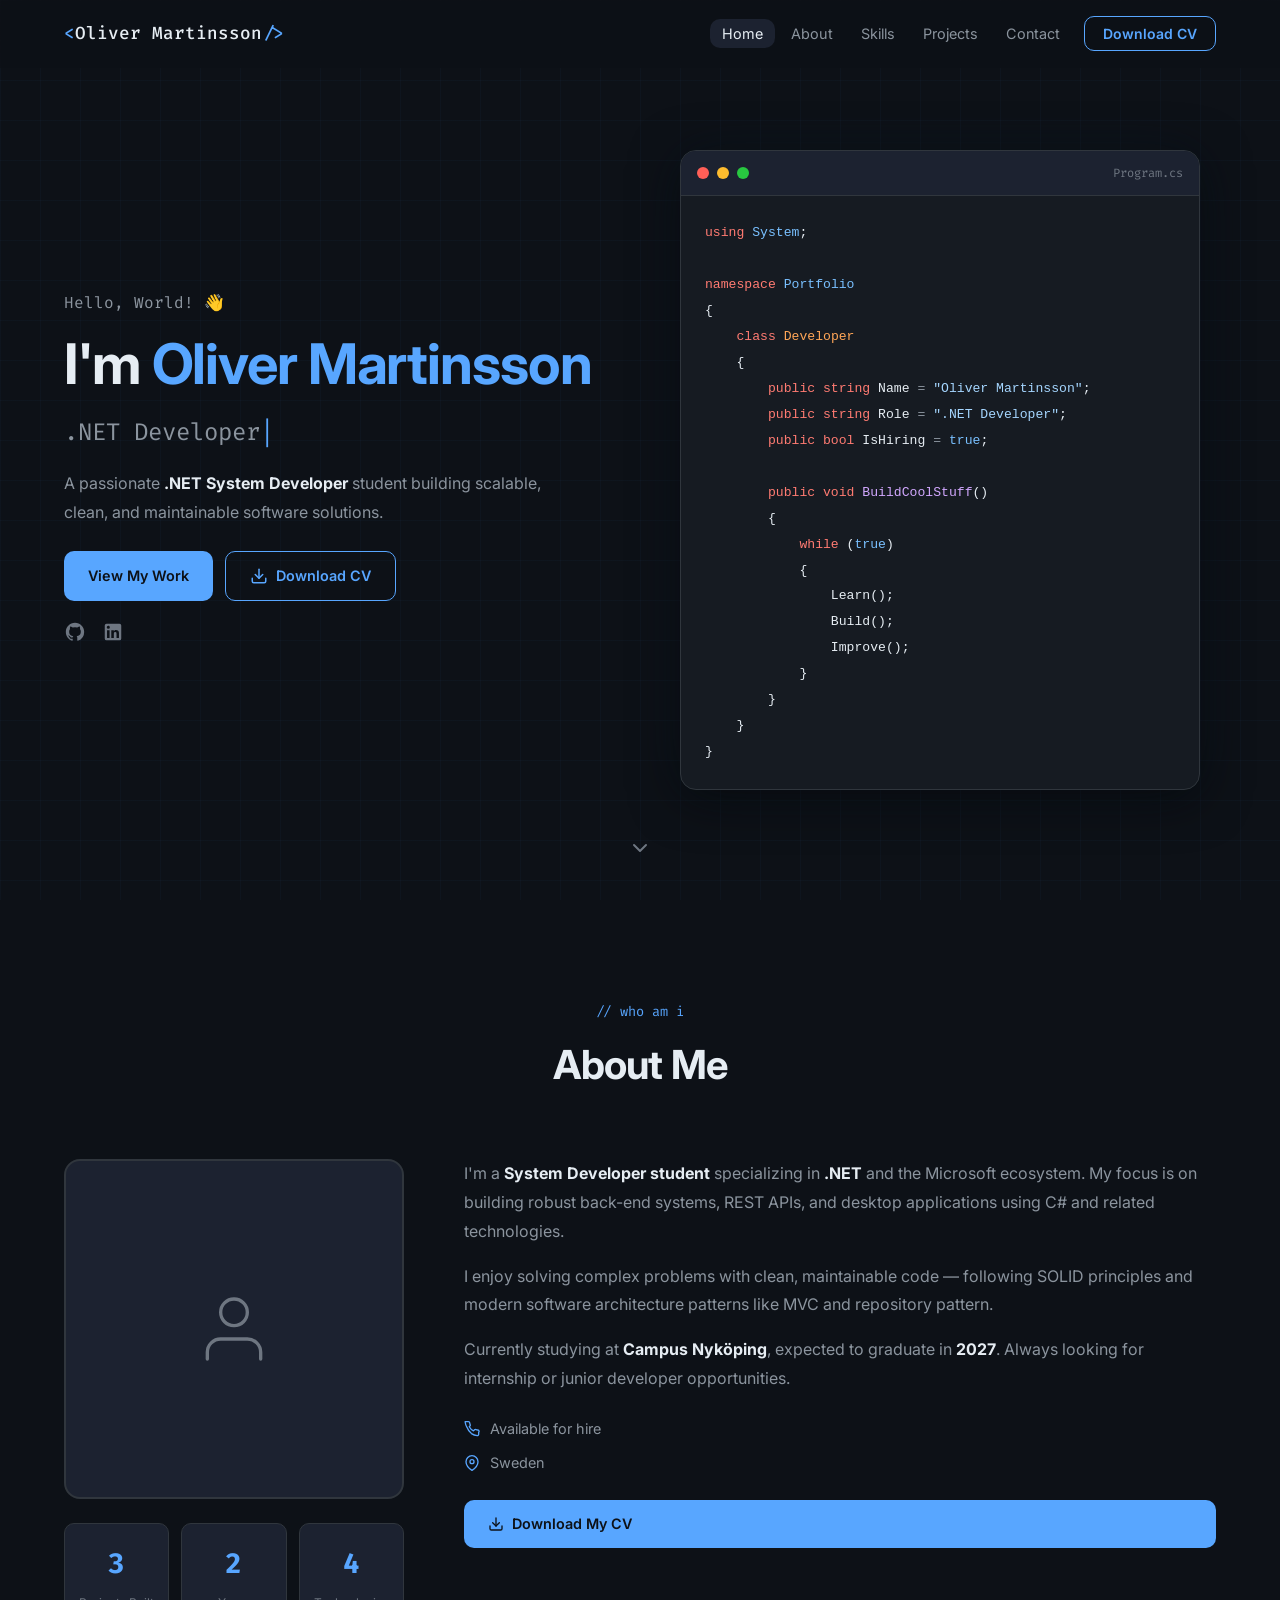
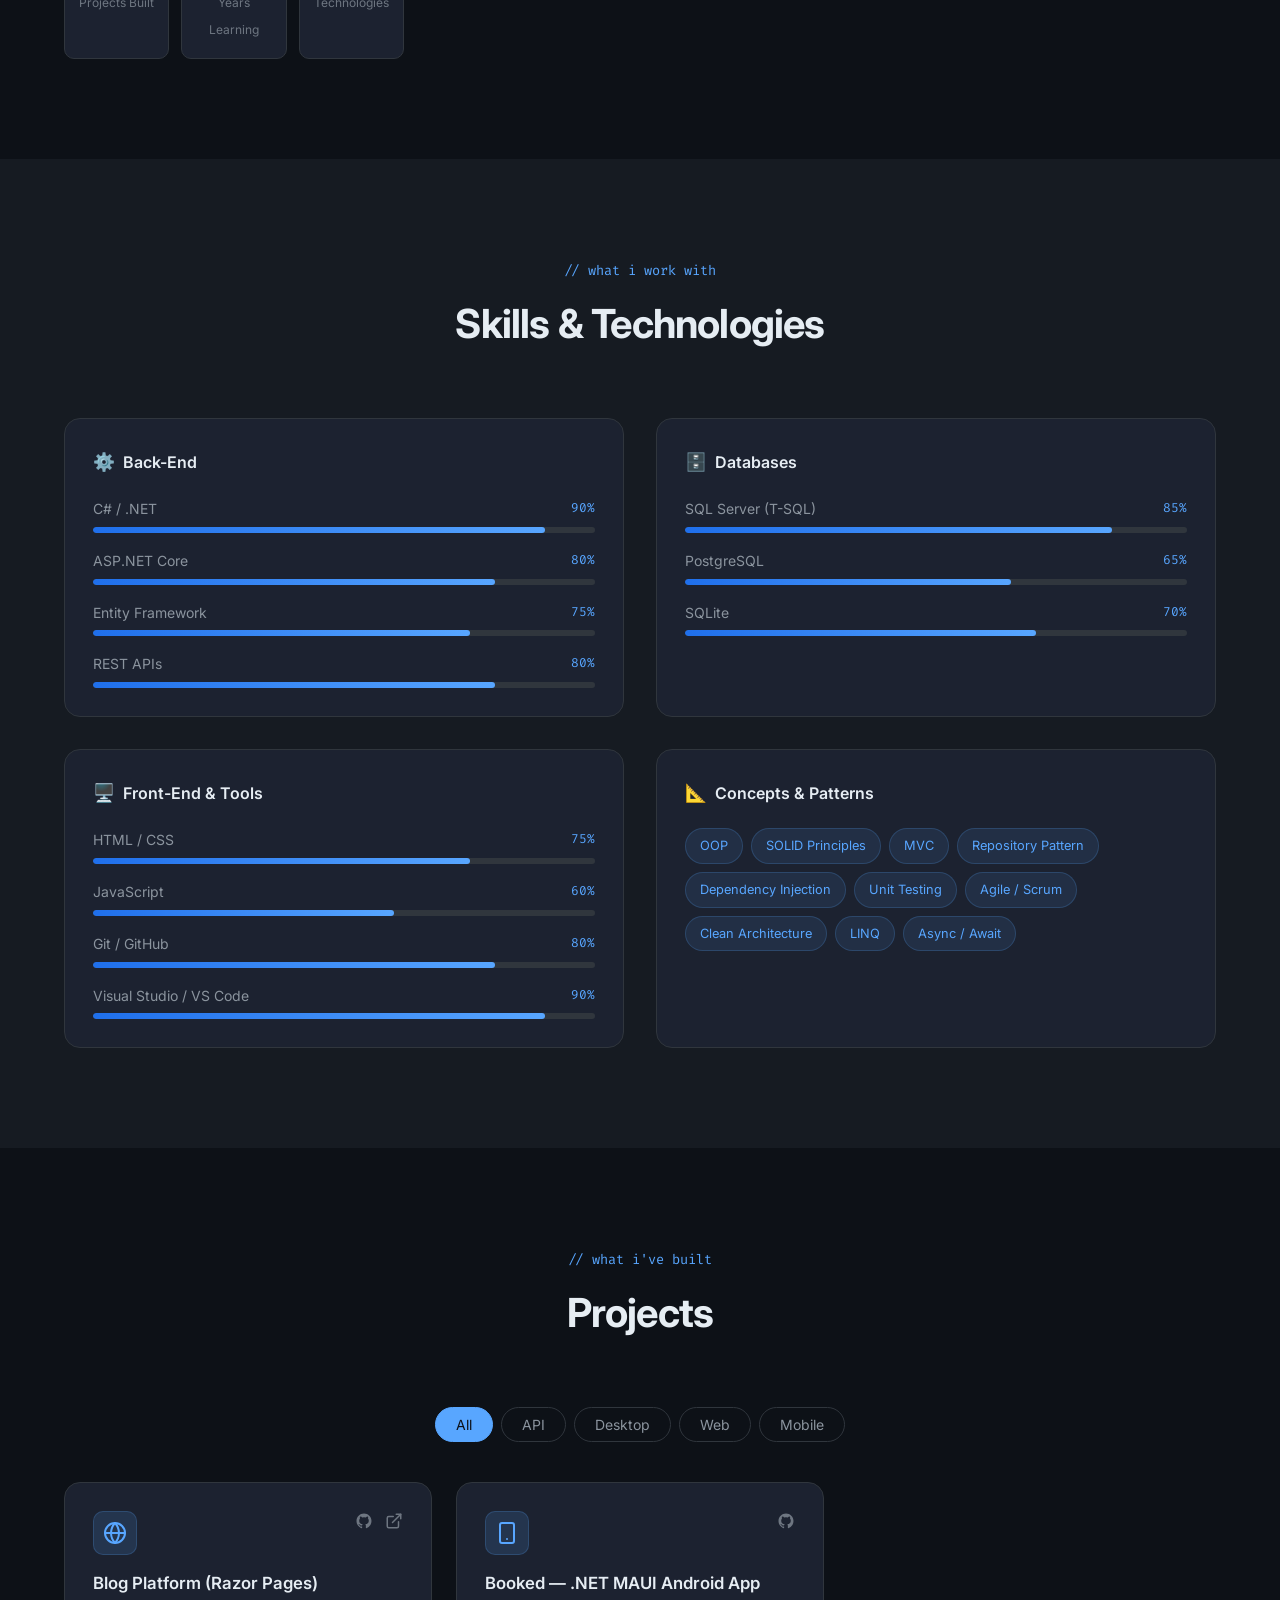
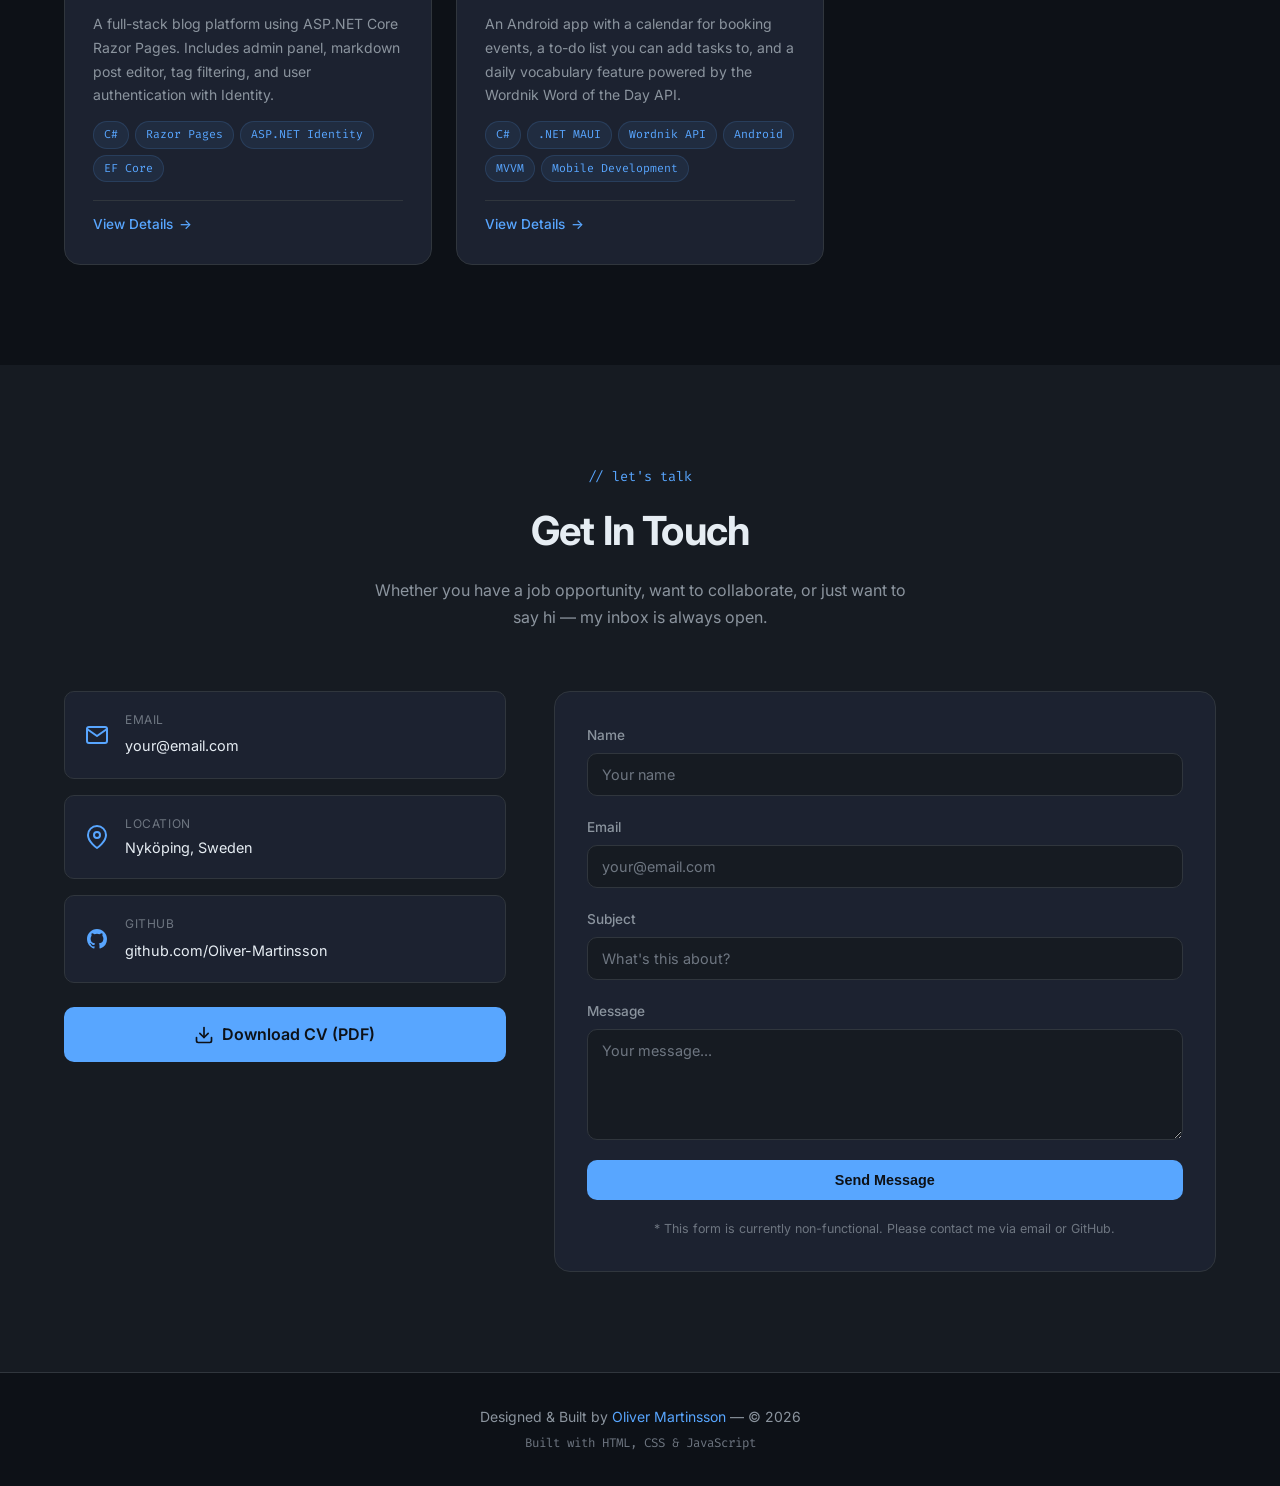
==== commit 7bd8b3aa: "addded screenshots and updated project description for Booked .NET MAUI Android app. Also renamed th" ====
--- a/index.html
+++ b/index.html
@@ -142,7 +142,7 @@
           </div>
           <div class="about-stats">
             <div class="stat-card">
-              <span class="stat-number" data-target="10">0</span>
+              <span class="stat-number" data-target="4">0</span>
               <span class="stat-label">Projects Built</span>
             </div>
             <div class="stat-card">
@@ -166,8 +166,8 @@
             and modern software architecture patterns like MVC and repository pattern.
           </p>
           <p>
-            Currently studying at <strong>[Your School / University]</strong>, expected to graduate
-            in <strong>[Year]</strong>. Always looking for internship or junior developer opportunities.
+            Currently studying at <strong>Campus Nyköping</strong>, expected to graduate
+            in <strong>2027</strong>. Always looking for internship or junior developer opportunities.
           </p>
           <div class="about-details">
             <div class="detail-item">
@@ -336,15 +336,18 @@
         <button class="filter-btn" data-filter="api">API</button>
         <button class="filter-btn" data-filter="desktop">Desktop</button>
         <button class="filter-btn" data-filter="web">Web</button>
+        <button class="filter-btn" data-filter="mobile">Mobile</button>
       </div>
       <div class="projects-grid" id="projects-grid">
 
-        <article class="project-card" data-category="api">
+        <article class="project-card" data-category="web">
           <div class="project-card-header">
             <div class="project-icon">
               <svg xmlns="http://www.w3.org/2000/svg" width="24" height="24" viewBox="0 0 24 24" fill="none"
                 stroke="currentColor" stroke-width="2" stroke-linecap="round" stroke-linejoin="round">
-                <path d="M2 20h.01M7 20v-4"/><path d="M12 20v-8"/><path d="M17 20V8"/><path d="M22 4v16"/>
+                <circle cx="12" cy="12" r="10"/>
+                <line x1="2" y1="12" x2="22" y2="12"/>
+                <path d="M12 2a15.3 15.3 0 0 1 4 10 15.3 15.3 0 0 1-4 10 15.3 15.3 0 0 1-4-10 15.3 15.3 0 0 1 4-10z"/>
               </svg>
             </div>
             <div class="project-links">
@@ -369,24 +372,24 @@
               </a>
             </div>
           </div>
-          <h3 class="project-title">Inventory Management API</h3>
+          <h3 class="project-title">Blog Platform (Razor Pages)</h3>
           <p class="project-desc">
-            A RESTful API built with ASP.NET Core and Entity Framework Core. Features full CRUD operations,
-            JWT authentication, role-based authorization, and Swagger documentation.
+            A full-stack blog platform using ASP.NET Core Razor Pages. Includes admin panel,
+            markdown post editor, tag filtering, and user authentication with Identity.
           </p>
           <div class="project-tech">
-            <span>C#</span><span>ASP.NET Core</span><span>EF Core</span><span>SQL Server</span><span>JWT</span>
-          </div>
-          <a href="projects/inventory-api.html" class="project-view-link">View Details</a>
+            <span>C#</span><span>Razor Pages</span><span>ASP.NET Identity</span><span>EF Core</span>
+          </div>
+          <a href="projects/blog-platform.html" class="project-view-link">View Details</a>
         </article>
 
-        <article class="project-card" data-category="desktop">
+        <article class="project-card" data-category="mobile">
           <div class="project-card-header">
             <div class="project-icon">
               <svg xmlns="http://www.w3.org/2000/svg" width="24" height="24" viewBox="0 0 24 24" fill="none"
                 stroke="currentColor" stroke-width="2" stroke-linecap="round" stroke-linejoin="round">
-                <rect x="2" y="3" width="20" height="14" rx="2"/><line x1="8" y1="21" x2="16" y2="21"/>
-                <line x1="12" y1="17" x2="12" y2="21"/>
+                <rect x="5" y="2" width="14" height="20" rx="2" ry="2"/>
+                <line x1="12" y1="18" x2="12.01" y2="18"/>
               </svg>
             </div>
             <div class="project-links">
@@ -404,92 +407,15 @@
               </a>
             </div>
           </div>
-          <h3 class="project-title">Task Manager App (WPF)</h3>
+          <h3 class="project-title">Booked — .NET MAUI Android App</h3>
           <p class="project-desc">
-            A Windows desktop application for personal task management. Built with WPF and MVVM pattern.
-            Supports categories, deadlines, priorities, and local SQLite storage.
+            An Android app with a calendar for booking events, a to-do list you can add tasks to,
+            and a daily vocabulary feature powered by the Wordnik Word of the Day API.
           </p>
           <div class="project-tech">
-            <span>C#</span><span>WPF</span><span>MVVM</span><span>SQLite</span>
-          </div>
-          <a href="projects/task-manager.html" class="project-view-link">View Details</a>
-        </article>
-
-        <article class="project-card" data-category="web">
-          <div class="project-card-header">
-            <div class="project-icon">
-              <svg xmlns="http://www.w3.org/2000/svg" width="24" height="24" viewBox="0 0 24 24" fill="none"
-                stroke="currentColor" stroke-width="2" stroke-linecap="round" stroke-linejoin="round">
-                <circle cx="12" cy="12" r="10"/>
-                <line x1="2" y1="12" x2="22" y2="12"/>
-                <path d="M12 2a15.3 15.3 0 0 1 4 10 15.3 15.3 0 0 1-4 10 15.3 15.3 0 0 1-4-10 15.3 15.3 0 0 1 4-10z"/>
-              </svg>
-            </div>
-            <div class="project-links">
-              <a href="#" target="_blank" rel="noopener noreferrer" aria-label="GitHub repo">
-                <svg xmlns="http://www.w3.org/2000/svg" width="18" height="18" viewBox="0 0 24 24" fill="currentColor">
-                  <path d="M12 2C6.477 2 2 6.484 2 12.021c0 4.428 2.865 8.185 6.839 9.504.5.092.682-.217.682-.483
-                    0-.237-.009-.868-.013-1.703-2.782.605-3.369-1.343-3.369-1.343-.454-1.158-1.11-1.466-1.11-1.466-.908-.62.069-.608.069-.608
-                    1.003.07 1.531 1.032 1.531 1.032.892 1.53 2.341 1.088 2.91.832.092-.647.35-1.088.636-1.338
-                    -2.22-.253-4.555-1.113-4.555-4.951 0-1.093.39-1.988 1.031-2.688-.103-.253-.446-1.272.098-2.65
-                    0 0 .84-.27 2.75 1.026A9.564 9.564 0 0 1 12 6.844a9.59 9.59 0 0 1 2.504.337c1.909-1.296 2.747-1.026
-                    2.747-1.026.546 1.379.202 2.398.1 2.651.64.7 1.028 1.595 1.028 2.688 0 3.848-2.339 4.695-4.566
-                    4.943.359.309.678.92.678 1.855 0 1.338-.012 2.419-.012 2.747 0 .268.18.58.688.482A10.019 10.019
-                    0 0 0 22 12.021C22 6.484 17.522 2 12 2z"/>
-                </svg>
-              </a>
-              <a href="#" target="_blank" rel="noopener noreferrer" aria-label="Live demo">
-                <svg xmlns="http://www.w3.org/2000/svg" width="18" height="18" viewBox="0 0 24 24" fill="none"
-                  stroke="currentColor" stroke-width="2" stroke-linecap="round" stroke-linejoin="round">
-                  <path d="M18 13v6a2 2 0 0 1-2 2H5a2 2 0 0 1-2-2V8a2 2 0 0 1 2-2h6"/>
-                  <polyline points="15 3 21 3 21 9"/><line x1="10" y1="14" x2="21" y2="3"/>
-                </svg>
-              </a>
-            </div>
-          </div>
-          <h3 class="project-title">Blog Platform (Razor Pages)</h3>
-          <p class="project-desc">
-            A full-stack blog platform using ASP.NET Core Razor Pages. Includes admin panel,
-            markdown post editor, tag filtering, and user authentication with Identity.
-          </p>
-          <div class="project-tech">
-            <span>C#</span><span>Razor Pages</span><span>ASP.NET Identity</span><span>EF Core</span>
-          </div>
-          <a href="projects/blog-platform.html" class="project-view-link">View Details</a>
-        </article>
-
-        <article class="project-card" data-category="api">
-          <div class="project-card-header">
-            <div class="project-icon">
-              <svg xmlns="http://www.w3.org/2000/svg" width="24" height="24" viewBox="0 0 24 24" fill="none"
-                stroke="currentColor" stroke-width="2" stroke-linecap="round" stroke-linejoin="round">
-                <path d="M12 22s8-4 8-10V5l-8-3-8 3v7c0 6 8 10 8 10z"/>
-              </svg>
-            </div>
-            <div class="project-links">
-              <a href="#" target="_blank" rel="noopener noreferrer" aria-label="GitHub repo">
-                <svg xmlns="http://www.w3.org/2000/svg" width="18" height="18" viewBox="0 0 24 24" fill="currentColor">
-                  <path d="M12 2C6.477 2 2 6.484 2 12.021c0 4.428 2.865 8.185 6.839 9.504.5.092.682-.217.682-.483
-                    0-.237-.009-.868-.013-1.703-2.782.605-3.369-1.343-3.369-1.343-.454-1.158-1.11-1.466-1.11-1.466-.908-.62.069-.608.069-.608
-                    1.003.07 1.531 1.032 1.531 1.032.892 1.53 2.341 1.088 2.91.832.092-.647.35-1.088.636-1.338
-                    -2.22-.253-4.555-1.113-4.555-4.951 0-1.093.39-1.988 1.031-2.688-.103-.253-.446-1.272.098-2.65
-                    0 0 .84-.27 2.75 1.026A9.564 9.564 0 0 1 12 6.844a9.59 9.59 0 0 1 2.504.337c1.909-1.296 2.747-1.026
-                    2.747-1.026.546 1.379.202 2.398.1 2.651.64.7 1.028 1.595 1.028 2.688 0 3.848-2.339 4.695-4.566
-                    4.943.359.309.678.92.678 1.855 0 1.338-.012 2.419-.012 2.747 0 .268.18.58.688.482A10.019 10.019
-                    0 0 0 22 12.021C22 6.484 17.522 2 12 2z"/>
-                </svg>
-              </a>
-            </div>
-          </div>
-          <h3 class="project-title">Auth Microservice</h3>
-          <p class="project-desc">
-            A standalone authentication microservice implementing OAuth2-like flows with JWT and refresh tokens.
-            Includes rate limiting, logging with Serilog, and Docker containerization.
-          </p>
-          <div class="project-tech">
-            <span>C#</span><span>ASP.NET Core</span><span>JWT</span><span>Serilog</span><span>Docker</span>
-          </div>
-          <a href="projects/auth-microservice.html" class="project-view-link">View Details</a>
+            <span>C#</span><span>.NET MAUI</span><span>Wordnik API</span><span>Android</span><span>MVVM</span><span>Mobile Development</span>
+          </div>
+          <a href="projects/maui-android-app.html" class="project-view-link">View Details</a>
         </article>
 
       </div>
--- a/css/style.css
+++ b/css/style.css
@@ -1099,20 +1099,67 @@
   padding: 60px 0 40px;
 }
 
+.gallery-viewer {
+  position: relative;
+  display: flex;
+  align-items: center;
+  gap: 8px;
+  margin-bottom: 16px;
+}
+
+.gallery-viewer .gallery-main {
+  flex: 1;
+  margin-bottom: 0;
+}
+
+.gallery-nav {
+  flex-shrink: 0;
+  width: 40px;
+  height: 40px;
+  display: flex;
+  align-items: center;
+  justify-content: center;
+  background: var(--bg-card);
+  border: 1px solid var(--border);
+  border-radius: 50%;
+  color: var(--text-muted);
+  cursor: pointer;
+  transition: background var(--transition), border-color var(--transition), color var(--transition), transform var(--transition);
+  align-self: center;
+}
+
+.gallery-nav:hover {
+  background: var(--accent);
+  border-color: var(--accent);
+  color: #fff;
+  transform: scale(1.08);
+}
+
+.gallery-thumb.active {
+  border-color: var(--accent);
+}
+
 .gallery-main {
   width: 100%;
-  aspect-ratio: 16 / 9;
+  height: auto;
   border-radius: var(--radius-lg);
   overflow: hidden;
   border: 1px solid var(--border);
   background: var(--bg-card);
   margin-bottom: 16px;
+  display: flex;
+  justify-content: center;
+  align-items: center;
+  padding: 16px;
 }
 
 .gallery-main img {
-  width: 100%;
-  height: 100%;
-  object-fit: cover;
+  max-width: min(100%, 380px);
+  max-height: 75vh;
+  width: auto;
+  height: auto;
+  display: block;
+  object-fit: contain;
 }
 
 .gallery-placeholder {
@@ -1147,7 +1194,7 @@
 
 .gallery-thumbnails {
   display: grid;
-  grid-template-columns: repeat(3, 1fr);
+  grid-template-columns: repeat(auto-fill, minmax(140px, 1fr));
   gap: 12px;
 }
 
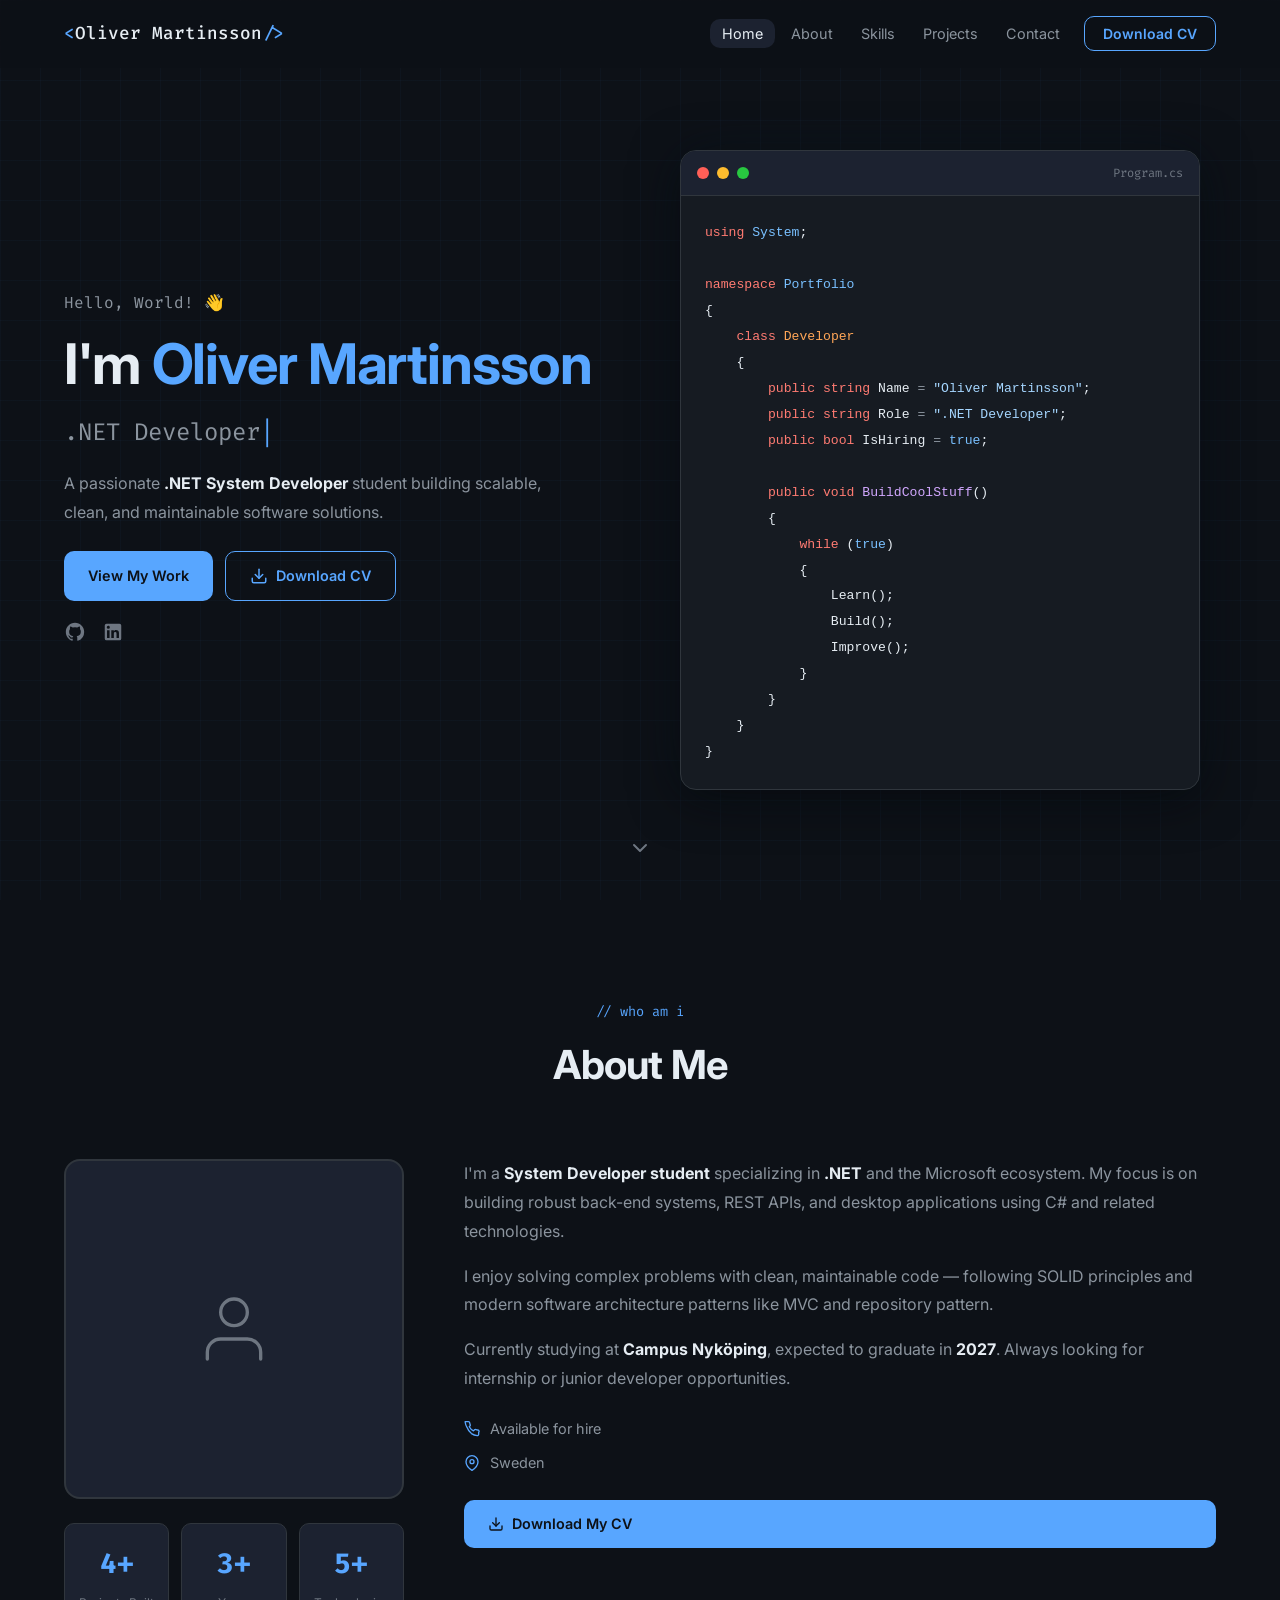
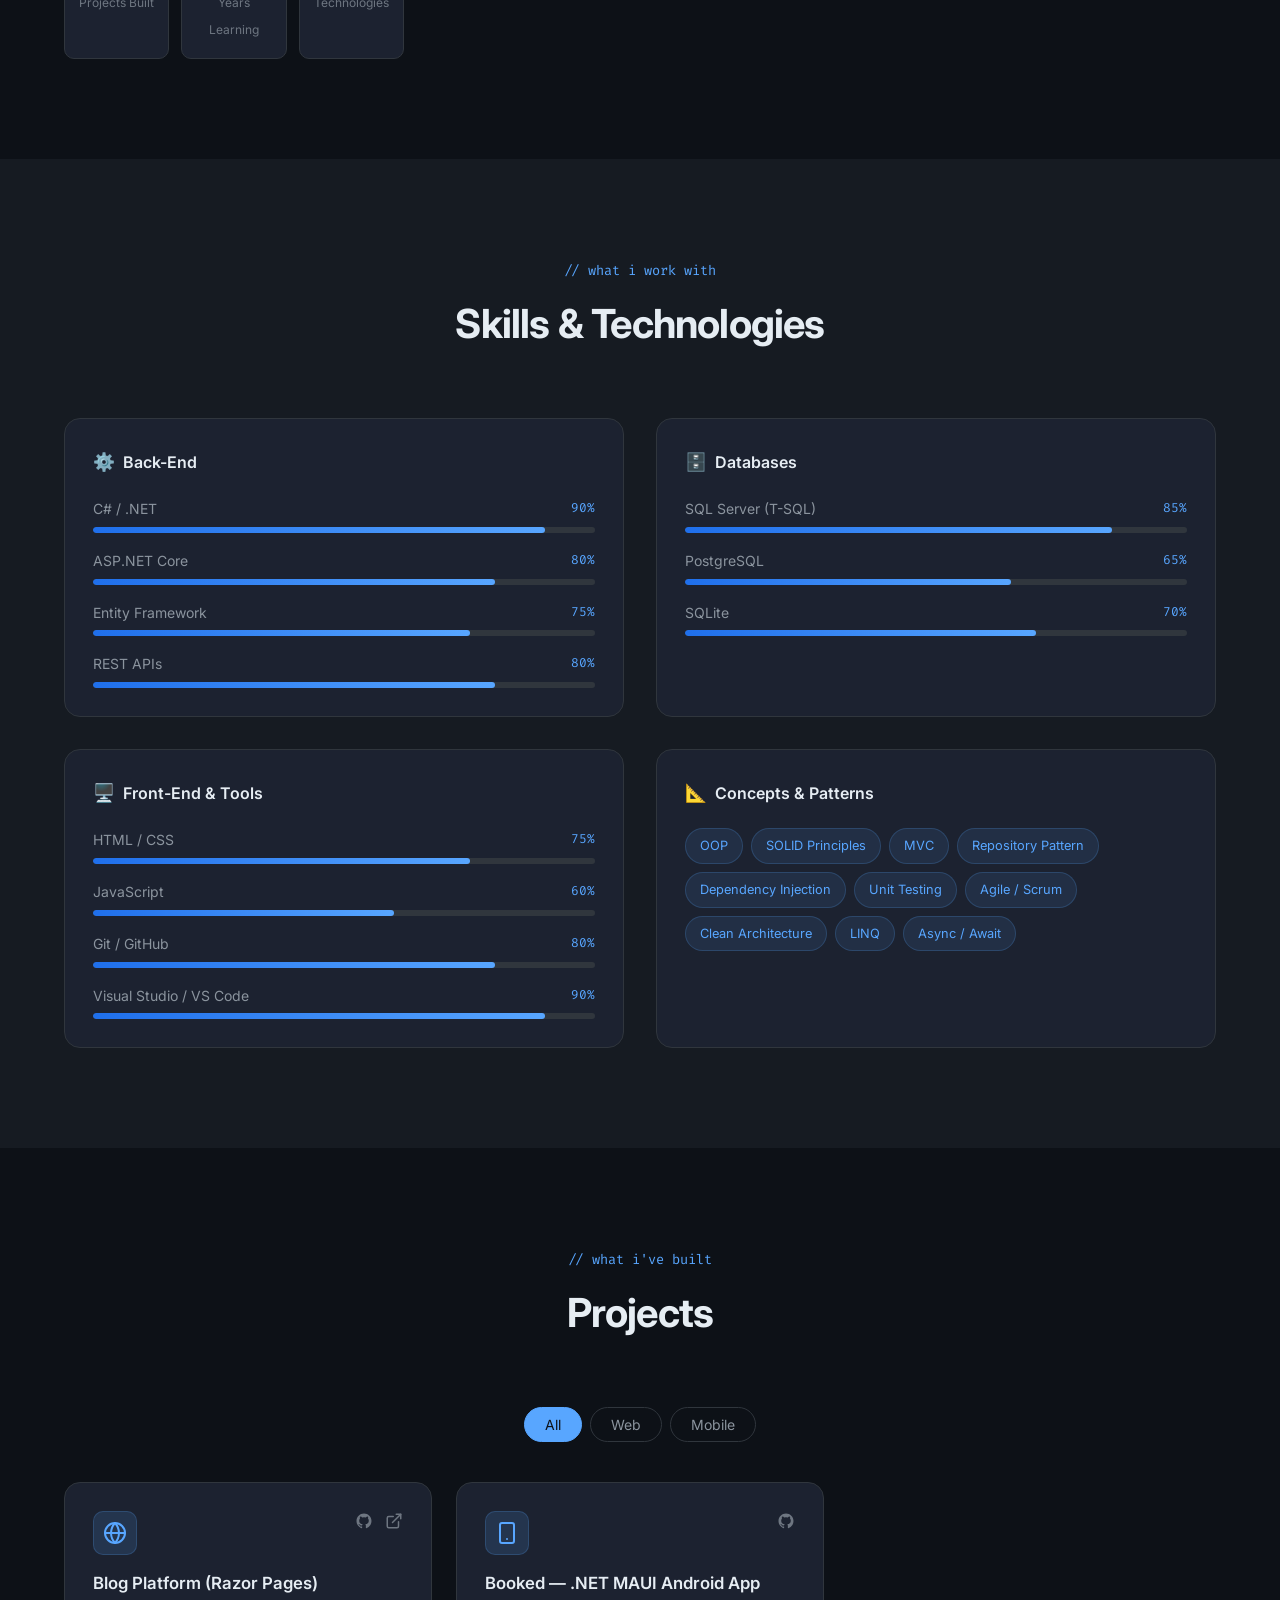
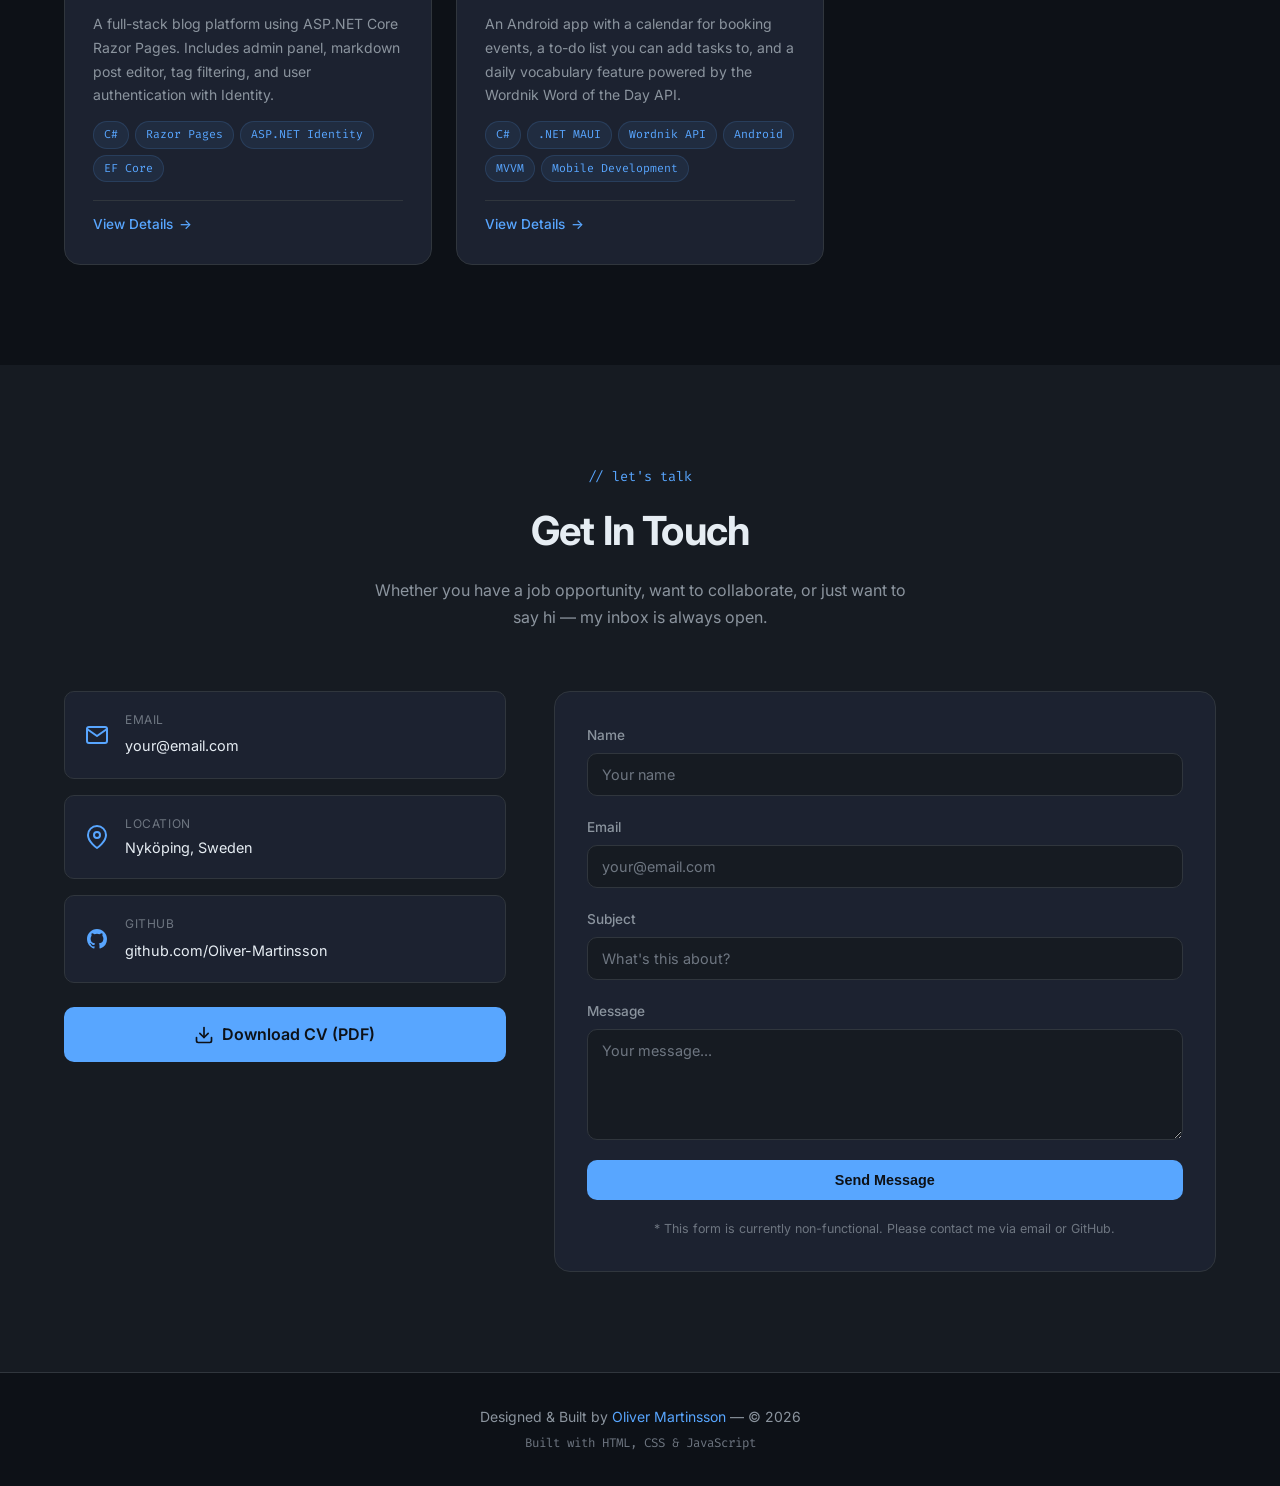
==== commit 62723d51: "added svg icons to a seperate file" ====
--- a/index.html
+++ b/index.html
@@ -49,36 +49,16 @@
       <div class="hero-actions">
         <a href="#projects" class="btn btn-primary">View My Work</a>
         <a href="assets/Oliver-MartinssonCV.pdf" download class="btn btn-outline">
-          <svg xmlns="http://www.w3.org/2000/svg" width="18" height="18" viewBox="0 0 24 24" fill="none"
-            stroke="currentColor" stroke-width="2" stroke-linecap="round" stroke-linejoin="round">
-            <path d="M21 15v4a2 2 0 0 1-2 2H5a2 2 0 0 1-2-2v-4"/>
-            <polyline points="7 10 12 15 17 10"/>
-            <line x1="12" y1="15" x2="12" y2="3"/>
-          </svg>
+          <svg width="18" height="18"><use href="assets/icons.svg#icon-download"></use></svg>
           Download CV
         </a>
       </div>
       <div class="hero-socials">
         <a href="https://github.com/Oliver-Martinsson" target="_blank" rel="noopener noreferrer" aria-label="GitHub">
-          <svg xmlns="http://www.w3.org/2000/svg" width="22" height="22" viewBox="0 0 24 24" fill="currentColor">
-            <path d="M12 2C6.477 2 2 6.484 2 12.021c0 4.428 2.865 8.185 6.839 9.504.5.092.682-.217.682-.483
-              0-.237-.009-.868-.013-1.703-2.782.605-3.369-1.343-3.369-1.343-.454-1.158-1.11-1.466-1.11-1.466-.908-.62.069-.608.069-.608
-              1.003.07 1.531 1.032 1.531 1.032.892 1.53 2.341 1.088 2.91.832.092-.647.35-1.088.636-1.338
-              -2.22-.253-4.555-1.113-4.555-4.951 0-1.093.39-1.988 1.031-2.688-.103-.253-.446-1.272.098-2.65
-              0 0 .84-.27 2.75 1.026A9.564 9.564 0 0 1 12 6.844a9.59 9.59 0 0 1 2.504.337c1.909-1.296 2.747-1.026
-              2.747-1.026.546 1.379.202 2.398.1 2.651.64.7 1.028 1.595 1.028 2.688 0 3.848-2.339 4.695-4.566
-              4.943.359.309.678.92.678 1.855 0 1.338-.012 2.419-.012 2.747 0 .268.18.58.688.482A10.019 10.019
-              0 0 0 22 12.021C22 6.484 17.522 2 12 2z"/>
-          </svg>
+          <svg width="22" height="22" fill="currentColor"><use href="assets/icons.svg#icon-github"></use></svg>
         </a>
         <a href="https://linkedin.com/" target="_blank" rel="noopener noreferrer" aria-label="LinkedIn">
-          <svg xmlns="http://www.w3.org/2000/svg" width="22" height="22" viewBox="0 0 24 24" fill="currentColor">
-            <path d="M19 3A2 2 0 0 1 21 5V19A2 2 0 0 1 19 21H5A2 2 0 0 1 3 19V5A2 2 0 0 1 5 3H19M18.5
-              18.5V13.2A3.26 3.26 0 0 0 15.24 9.94C14.39 9.94 13.4 10.46 12.92 11.24V10.13H10.13V18.5H12.92
-              V13.57A1.46 1.46 0 0 1 14.38 12.11A1.46 1.46 0 0 1 15.84 13.57V18.5H18.5M6.88 8.56A1.68 1.68
-              0 0 0 8.56 6.88C8.56 5.95 7.81 5.19 6.88 5.19A1.69 1.69 0 0 0 5.19 6.88C5.19 7.81 5.95 8.56
-              6.88 8.56M8.27 18.5V10.13H5.5V18.5H8.27Z"/>
-          </svg>
+          <svg width="22" height="22" fill="currentColor"><use href="assets/icons.svg#icon-linkedin"></use></svg>
         </a>
       </div>
     </div>
@@ -114,10 +94,7 @@
       </div>
     </div>
     <a href="#about" class="scroll-down" aria-label="Scroll down">
-      <svg xmlns="http://www.w3.org/2000/svg" width="24" height="24" viewBox="0 0 24 24"
-        fill="none" stroke="currentColor" stroke-width="2" stroke-linecap="round" stroke-linejoin="round">
-        <polyline points="6 9 12 15 18 9"/>
-      </svg>
+      <svg width="24" height="24"><use href="assets/icons.svg#icon-chevron-down"></use></svg>
     </a>
   </section>
 
@@ -133,11 +110,7 @@
           <div class="about-image-frame">
             <img src="assets/profile.jpg" alt="Profile photo" class="about-image" id="profile-img" />
             <div class="about-image-placeholder" id="profile-placeholder">
-              <svg xmlns="http://www.w3.org/2000/svg" width="80" height="80" viewBox="0 0 24 24"
-                fill="none" stroke="currentColor" stroke-width="1" stroke-linecap="round" stroke-linejoin="round">
-                <path d="M20 21v-2a4 4 0 0 0-4-4H8a4 4 0 0 0-4 4v2"/>
-                <circle cx="12" cy="7" r="4"/>
-              </svg>
+              <svg width="80" height="80"><use href="assets/icons.svg#icon-user"></use></svg>
             </div>
           </div>
           <div class="about-stats">
@@ -171,31 +144,16 @@
           </p>
           <div class="about-details">
             <div class="detail-item">
-              <svg xmlns="http://www.w3.org/2000/svg" width="16" height="16" viewBox="0 0 24 24" fill="none"
-                stroke="currentColor" stroke-width="2" stroke-linecap="round" stroke-linejoin="round">
-                <path d="M22 16.92v3a2 2 0 0 1-2.18 2 19.79 19.79 0 0 1-8.63-3.07A19.5 19.5 0 0 1 4.69
-                  9.83 19.79 19.79 0 0 1 1.61 1.2 2 2 0 0 1 3.59 1h3a2 2 0 0 1 2 1.72c.127.96.361 1.903.7
-                  2.81a2 2 0 0 1-.45 2.11L7.91 8.56a16 16 0 0 0 6.29 6.29l1.63-1.63a2 2 0 0 1 2.11-.45c.907.339
-                  1.85.573 2.81.7A2 2 0 0 1 22 16.92z"/>
-              </svg>
+              <svg width="16" height="16"><use href="assets/icons.svg#icon-phone"></use></svg>
               <span>Available for hire</span>
             </div>
             <div class="detail-item">
-              <svg xmlns="http://www.w3.org/2000/svg" width="16" height="16" viewBox="0 0 24 24" fill="none"
-                stroke="currentColor" stroke-width="2" stroke-linecap="round" stroke-linejoin="round">
-                <path d="M21 10c0 7-9 13-9 13s-9-6-9-13a9 9 0 0 1 18 0z"/>
-                <circle cx="12" cy="10" r="3"/>
-              </svg>
+              <svg width="16" height="16"><use href="assets/icons.svg#icon-map-pin"></use></svg>
               <span>Sweden</span>
             </div>
           </div>
           <a href="assets/Oliver-MartinssonCV.pdf" download class="btn btn-primary">
-            <svg xmlns="http://www.w3.org/2000/svg" width="16" height="16" viewBox="0 0 24 24" fill="none"
-              stroke="currentColor" stroke-width="2" stroke-linecap="round" stroke-linejoin="round">
-              <path d="M21 15v4a2 2 0 0 1-2 2H5a2 2 0 0 1-2-2v-4"/>
-              <polyline points="7 10 12 15 17 10"/>
-              <line x1="12" y1="15" x2="12" y2="3"/>
-            </svg>
+            <svg width="16" height="16"><use href="assets/icons.svg#icon-download"></use></svg>
             Download My CV
           </a>
         </div>
@@ -333,8 +291,6 @@
       </div>
       <div class="projects-filter">
         <button class="filter-btn active" data-filter="all">All</button>
-        <button class="filter-btn" data-filter="api">API</button>
-        <button class="filter-btn" data-filter="desktop">Desktop</button>
         <button class="filter-btn" data-filter="web">Web</button>
         <button class="filter-btn" data-filter="mobile">Mobile</button>
       </div>
@@ -343,32 +299,14 @@
         <article class="project-card" data-category="web">
           <div class="project-card-header">
             <div class="project-icon">
-              <svg xmlns="http://www.w3.org/2000/svg" width="24" height="24" viewBox="0 0 24 24" fill="none"
-                stroke="currentColor" stroke-width="2" stroke-linecap="round" stroke-linejoin="round">
-                <circle cx="12" cy="12" r="10"/>
-                <line x1="2" y1="12" x2="22" y2="12"/>
-                <path d="M12 2a15.3 15.3 0 0 1 4 10 15.3 15.3 0 0 1-4 10 15.3 15.3 0 0 1-4-10 15.3 15.3 0 0 1 4-10z"/>
-              </svg>
+              <svg width="24" height="24"><use href="assets/icons.svg#icon-globe"></use></svg>
             </div>
             <div class="project-links">
               <a href="#" target="_blank" rel="noopener noreferrer" aria-label="GitHub repo">
-                <svg xmlns="http://www.w3.org/2000/svg" width="18" height="18" viewBox="0 0 24 24" fill="currentColor">
-                  <path d="M12 2C6.477 2 2 6.484 2 12.021c0 4.428 2.865 8.185 6.839 9.504.5.092.682-.217.682-.483
-                    0-.237-.009-.868-.013-1.703-2.782.605-3.369-1.343-3.369-1.343-.454-1.158-1.11-1.466-1.11-1.466-.908-.62.069-.608.069-.608
-                    1.003.07 1.531 1.032 1.531 1.032.892 1.53 2.341 1.088 2.91.832.092-.647.35-1.088.636-1.338
-                    -2.22-.253-4.555-1.113-4.555-4.951 0-1.093.39-1.988 1.031-2.688-.103-.253-.446-1.272.098-2.65
-                    0 0 .84-.27 2.75 1.026A9.564 9.564 0 0 1 12 6.844a9.59 9.59 0 0 1 2.504.337c1.909-1.296 2.747-1.026
-                    2.747-1.026.546 1.379.202 2.398.1 2.651.64.7 1.028 1.595 1.028 2.688 0 3.848-2.339 4.695-4.566
-                    4.943.359.309.678.92.678 1.855 0 1.338-.012 2.419-.012 2.747 0 .268.18.58.688.482A10.019 10.019
-                    0 0 0 22 12.021C22 6.484 17.522 2 12 2z"/>
-                </svg>
+                <svg width="18" height="18" fill="currentColor"><use href="assets/icons.svg#icon-github"></use></svg>
               </a>
               <a href="#" target="_blank" rel="noopener noreferrer" aria-label="Live demo">
-                <svg xmlns="http://www.w3.org/2000/svg" width="18" height="18" viewBox="0 0 24 24" fill="none"
-                  stroke="currentColor" stroke-width="2" stroke-linecap="round" stroke-linejoin="round">
-                  <path d="M18 13v6a2 2 0 0 1-2 2H5a2 2 0 0 1-2-2V8a2 2 0 0 1 2-2h6"/>
-                  <polyline points="15 3 21 3 21 9"/><line x1="10" y1="14" x2="21" y2="3"/>
-                </svg>
+                <svg width="18" height="18"><use href="assets/icons.svg#icon-external-link"></use></svg>
               </a>
             </div>
           </div>
@@ -386,24 +324,11 @@
         <article class="project-card" data-category="mobile">
           <div class="project-card-header">
             <div class="project-icon">
-              <svg xmlns="http://www.w3.org/2000/svg" width="24" height="24" viewBox="0 0 24 24" fill="none"
-                stroke="currentColor" stroke-width="2" stroke-linecap="round" stroke-linejoin="round">
-                <rect x="5" y="2" width="14" height="20" rx="2" ry="2"/>
-                <line x1="12" y1="18" x2="12.01" y2="18"/>
-              </svg>
+              <svg width="24" height="24"><use href="assets/icons.svg#icon-mobile"></use></svg>
             </div>
             <div class="project-links">
               <a href="#" target="_blank" rel="noopener noreferrer" aria-label="GitHub repo">
-                <svg xmlns="http://www.w3.org/2000/svg" width="18" height="18" viewBox="0 0 24 24" fill="currentColor">
-                  <path d="M12 2C6.477 2 2 6.484 2 12.021c0 4.428 2.865 8.185 6.839 9.504.5.092.682-.217.682-.483
-                    0-.237-.009-.868-.013-1.703-2.782.605-3.369-1.343-3.369-1.343-.454-1.158-1.11-1.466-1.11-1.466-.908-.62.069-.608.069-.608
-                    1.003.07 1.531 1.032 1.531 1.032.892 1.53 2.341 1.088 2.91.832.092-.647.35-1.088.636-1.338
-                    -2.22-.253-4.555-1.113-4.555-4.951 0-1.093.39-1.988 1.031-2.688-.103-.253-.446-1.272.098-2.65
-                    0 0 .84-.27 2.75 1.026A9.564 9.564 0 0 1 12 6.844a9.59 9.59 0 0 1 2.504.337c1.909-1.296 2.747-1.026
-                    2.747-1.026.546 1.379.202 2.398.1 2.651.64.7 1.028 1.595 1.028 2.688 0 3.848-2.339 4.695-4.566
-                    4.943.359.309.678.92.678 1.855 0 1.338-.012 2.419-.012 2.747 0 .268.18.58.688.482A10.019 10.019
-                    0 0 0 22 12.021C22 6.484 17.522 2 12 2z"/>
-                </svg>
+                <svg width="18" height="18" fill="currentColor"><use href="assets/icons.svg#icon-github"></use></svg>
               </a>
             </div>
           </div>
@@ -436,50 +361,28 @@
       <div class="contact-grid">
         <div class="contact-info">
           <div class="contact-card">
-            <svg xmlns="http://www.w3.org/2000/svg" width="24" height="24" viewBox="0 0 24 24" fill="none"
-              stroke="currentColor" stroke-width="2" stroke-linecap="round" stroke-linejoin="round">
-              <path d="M4 4h16c1.1 0 2 .9 2 2v12c0 1.1-.9 2-2 2H4c-1.1 0-2-.9-2-2V6c0-1.1.9-2 2-2z"/>
-              <polyline points="22,6 12,13 2,6"/>
-            </svg>
+            <svg width="24" height="24"><use href="assets/icons.svg#icon-email"></use></svg>
             <div>
               <p class="contact-label">Email</p>
               <a href="mailto:your@email.com" class="contact-value">your@email.com</a>
             </div>
           </div>
           <div class="contact-card">
-            <svg xmlns="http://www.w3.org/2000/svg" width="24" height="24" viewBox="0 0 24 24" fill="none"
-              stroke="currentColor" stroke-width="2" stroke-linecap="round" stroke-linejoin="round">
-              <path d="M21 10c0 7-9 13-9 13s-9-6-9-13a9 9 0 0 1 18 0z"/>
-              <circle cx="12" cy="10" r="3"/>
-            </svg>
+            <svg width="24" height="24"><use href="assets/icons.svg#icon-map-pin"></use></svg>
             <div>
               <p class="contact-label">Location</p>
               <p class="contact-value">Nyköping, Sweden</p>
             </div>
           </div>
           <div class="contact-card">
-            <svg xmlns="http://www.w3.org/2000/svg" width="24" height="24" viewBox="0 0 24 24" fill="currentColor">
-              <path d="M12 2C6.477 2 2 6.484 2 12.021c0 4.428 2.865 8.185 6.839 9.504.5.092.682-.217.682-.483
-                0-.237-.009-.868-.013-1.703-2.782.605-3.369-1.343-3.369-1.343-.454-1.158-1.11-1.466-1.11-1.466-.908-.62.069-.608.069-.608
-                1.003.07 1.531 1.032 1.531 1.032.892 1.53 2.341 1.088 2.91.832.092-.647.35-1.088.636-1.338
-                -2.22-.253-4.555-1.113-4.555-4.951 0-1.093.39-1.988 1.031-2.688-.103-.253-.446-1.272.098-2.65
-                0 0 .84-.27 2.75 1.026A9.564 9.564 0 0 1 12 6.844a9.59 9.59 0 0 1 2.504.337c1.909-1.296 2.747-1.026
-                2.747-1.026.546 1.379.202 2.398.1 2.651.64.7 1.028 1.595 1.028 2.688 0 3.848-2.339 4.695-4.566
-                4.943.359.309.678.92.678 1.855 0 1.338-.012 2.419-.012 2.747 0 .268.18.58.688.482A10.019 10.019
-                0 0 0 22 12.021C22 6.484 17.522 2 12 2z"/>
-            </svg>
+            <svg width="24" height="24" fill="currentColor"><use href="assets/icons.svg#icon-github"></use></svg>
             <div>
               <p class="contact-label">GitHub</p>
               <a href="https://github.com/Oliver-Martinsson" target="_blank" rel="noopener noreferrer" class="contact-value">github.com/Oliver-Martinsson</a>
             </div>
           </div>
           <a href="assets/Oliver-MartinssonCV.pdf" download class="btn btn-primary cv-download-large">
-            <svg xmlns="http://www.w3.org/2000/svg" width="20" height="20" viewBox="0 0 24 24" fill="none"
-              stroke="currentColor" stroke-width="2" stroke-linecap="round" stroke-linejoin="round">
-              <path d="M21 15v4a2 2 0 0 1-2 2H5a2 2 0 0 1-2-2v-4"/>
-              <polyline points="7 10 12 15 17 10"/>
-              <line x1="12" y1="15" x2="12" y2="3"/>
-            </svg>
+            <svg width="20" height="20"><use href="assets/icons.svg#icon-download"></use></svg>
             Download CV (PDF)
           </a>
         </div>
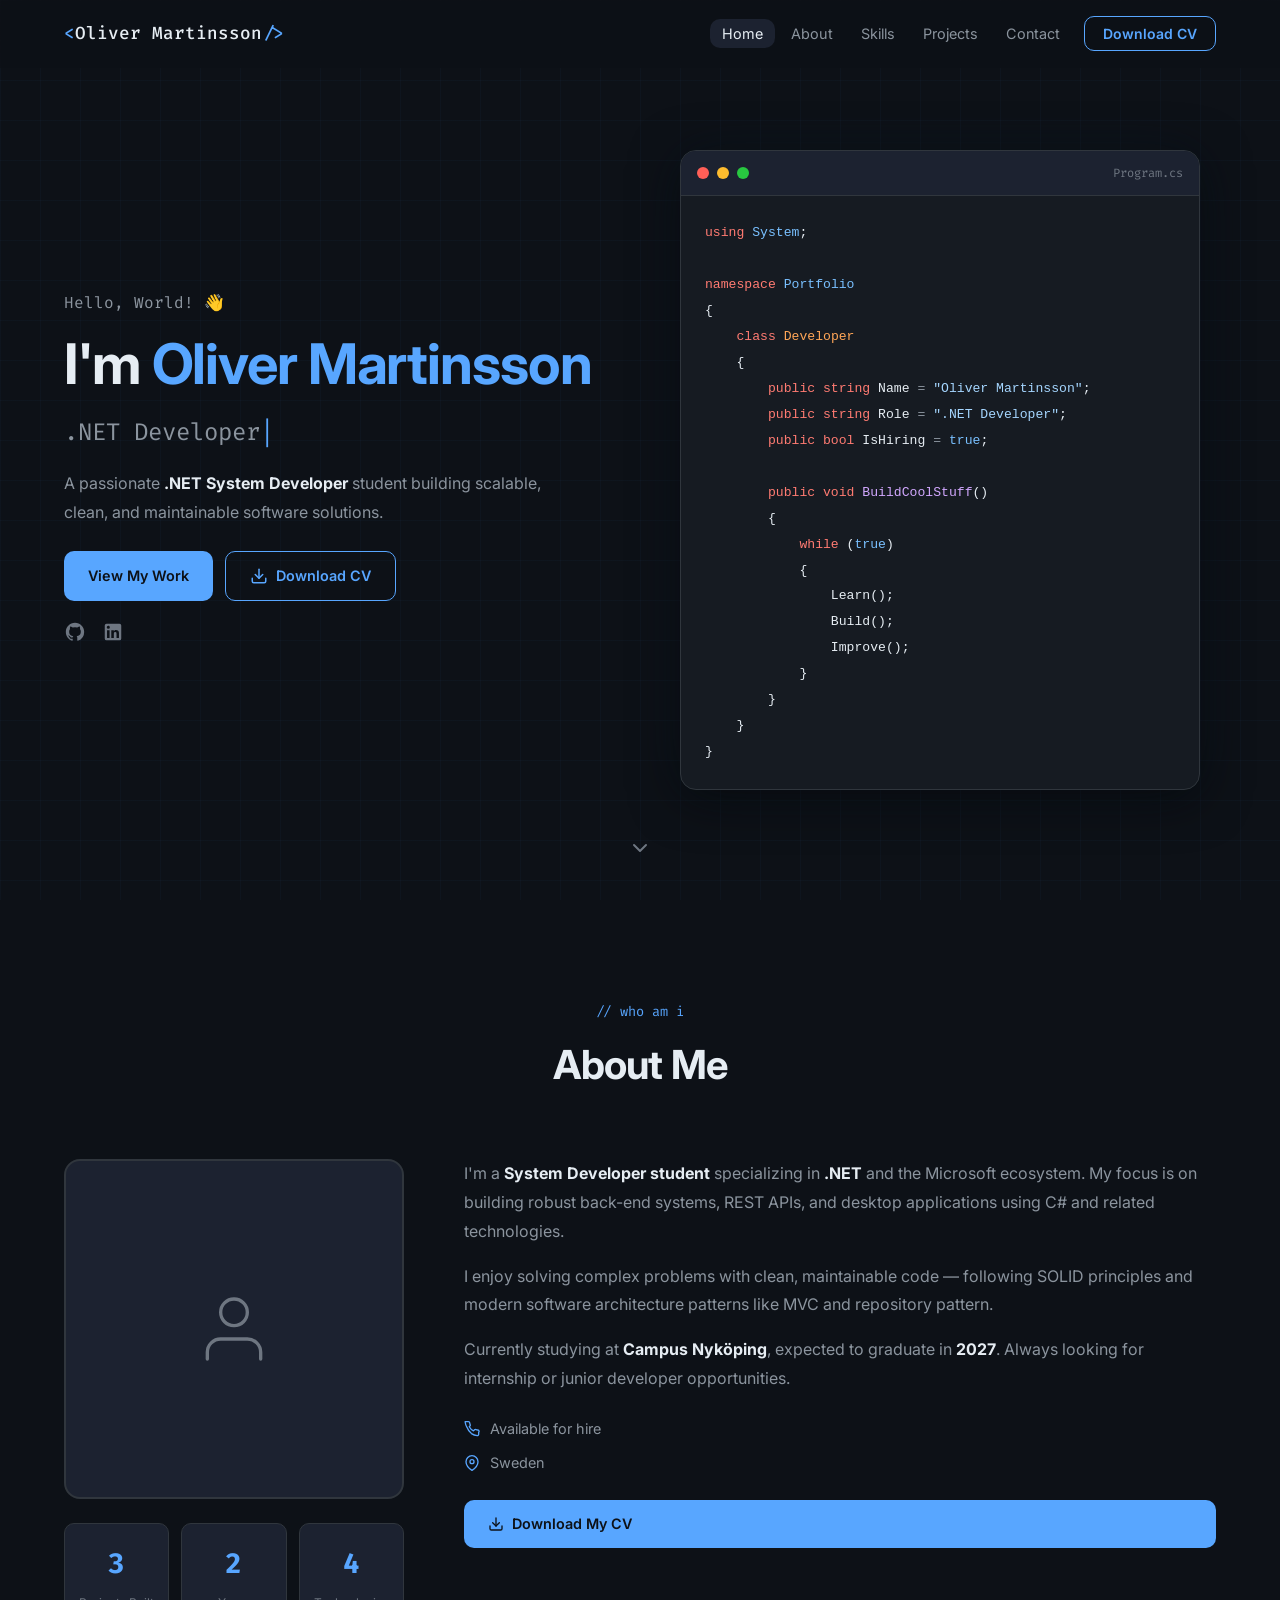
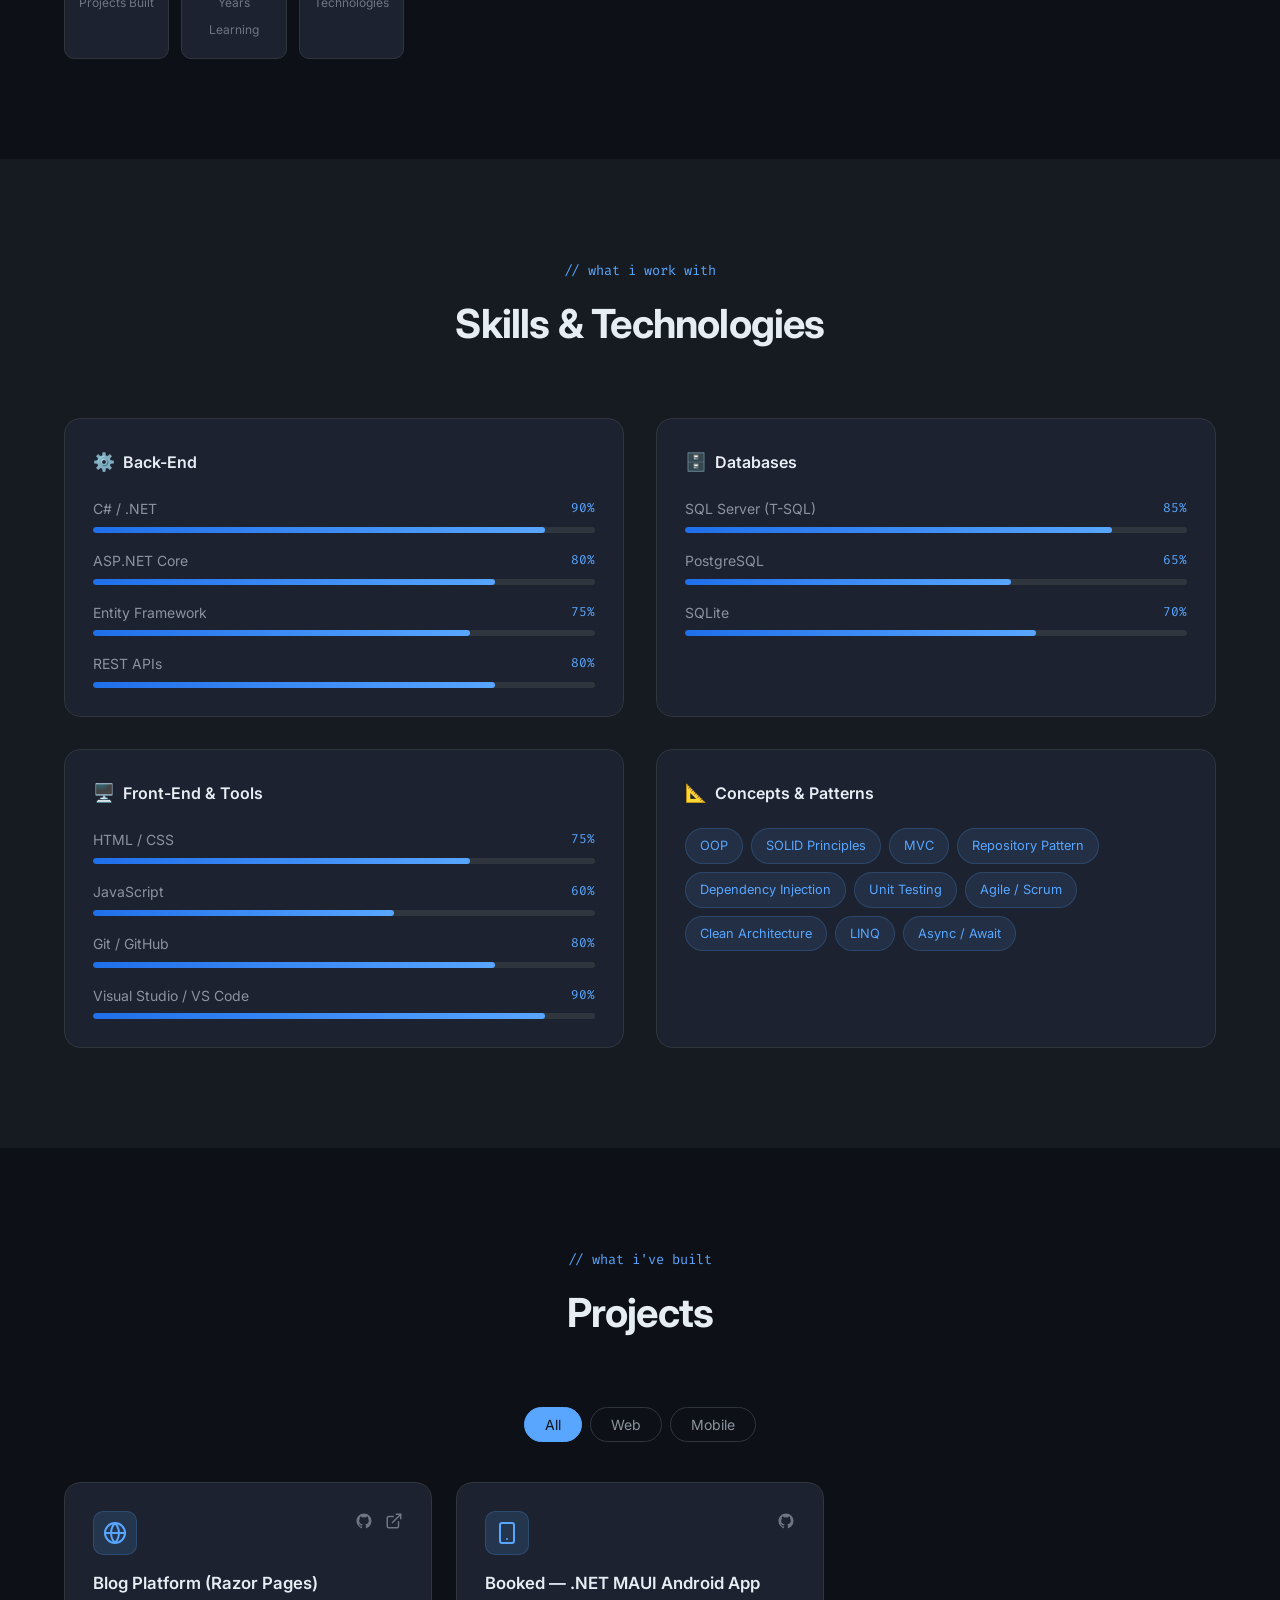
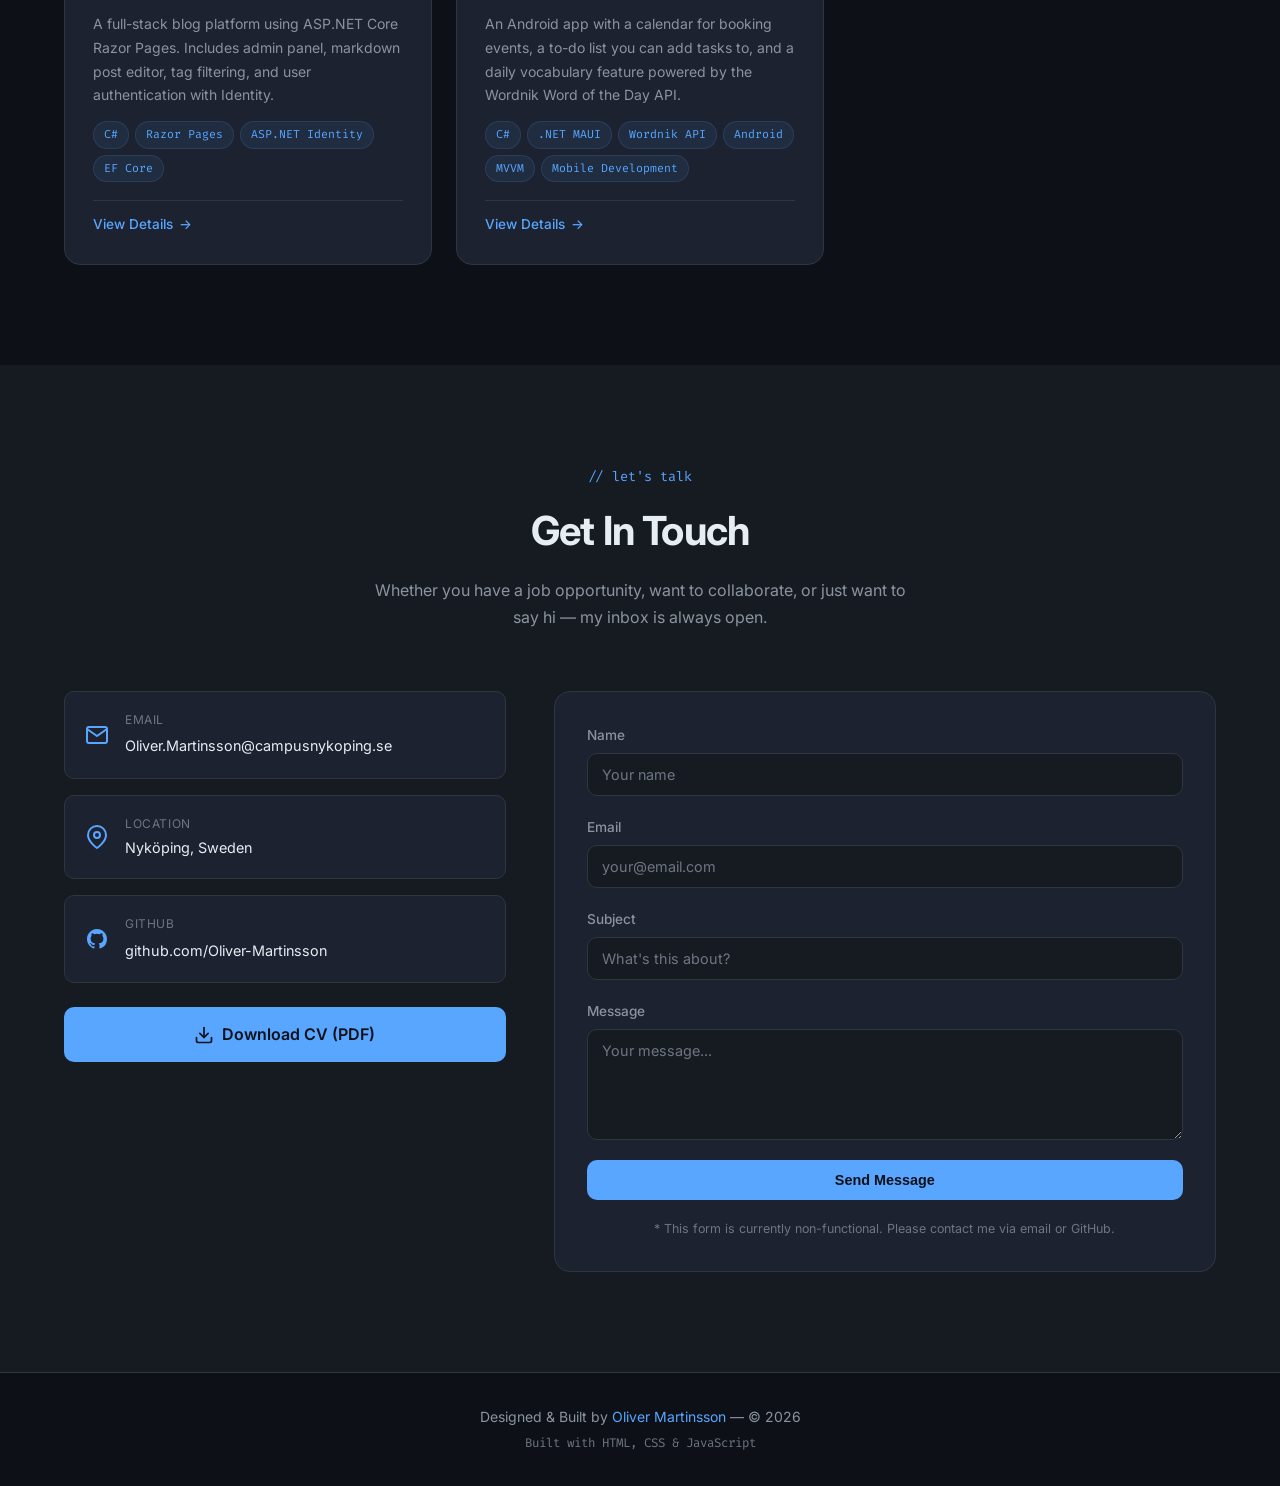
==== commit e8cbb9c6: "Update email address in contact card" ====
--- a/index.html
+++ b/index.html
@@ -364,7 +364,7 @@
             <svg width="24" height="24"><use href="assets/icons.svg#icon-email"></use></svg>
             <div>
               <p class="contact-label">Email</p>
-              <a href="mailto:your@email.com" class="contact-value">your@email.com</a>
+              <a href="mailto:your@email.com" class="contact-value">Oliver.Martinsson@campusnykoping.se</a>
             </div>
           </div>
           <div class="contact-card">
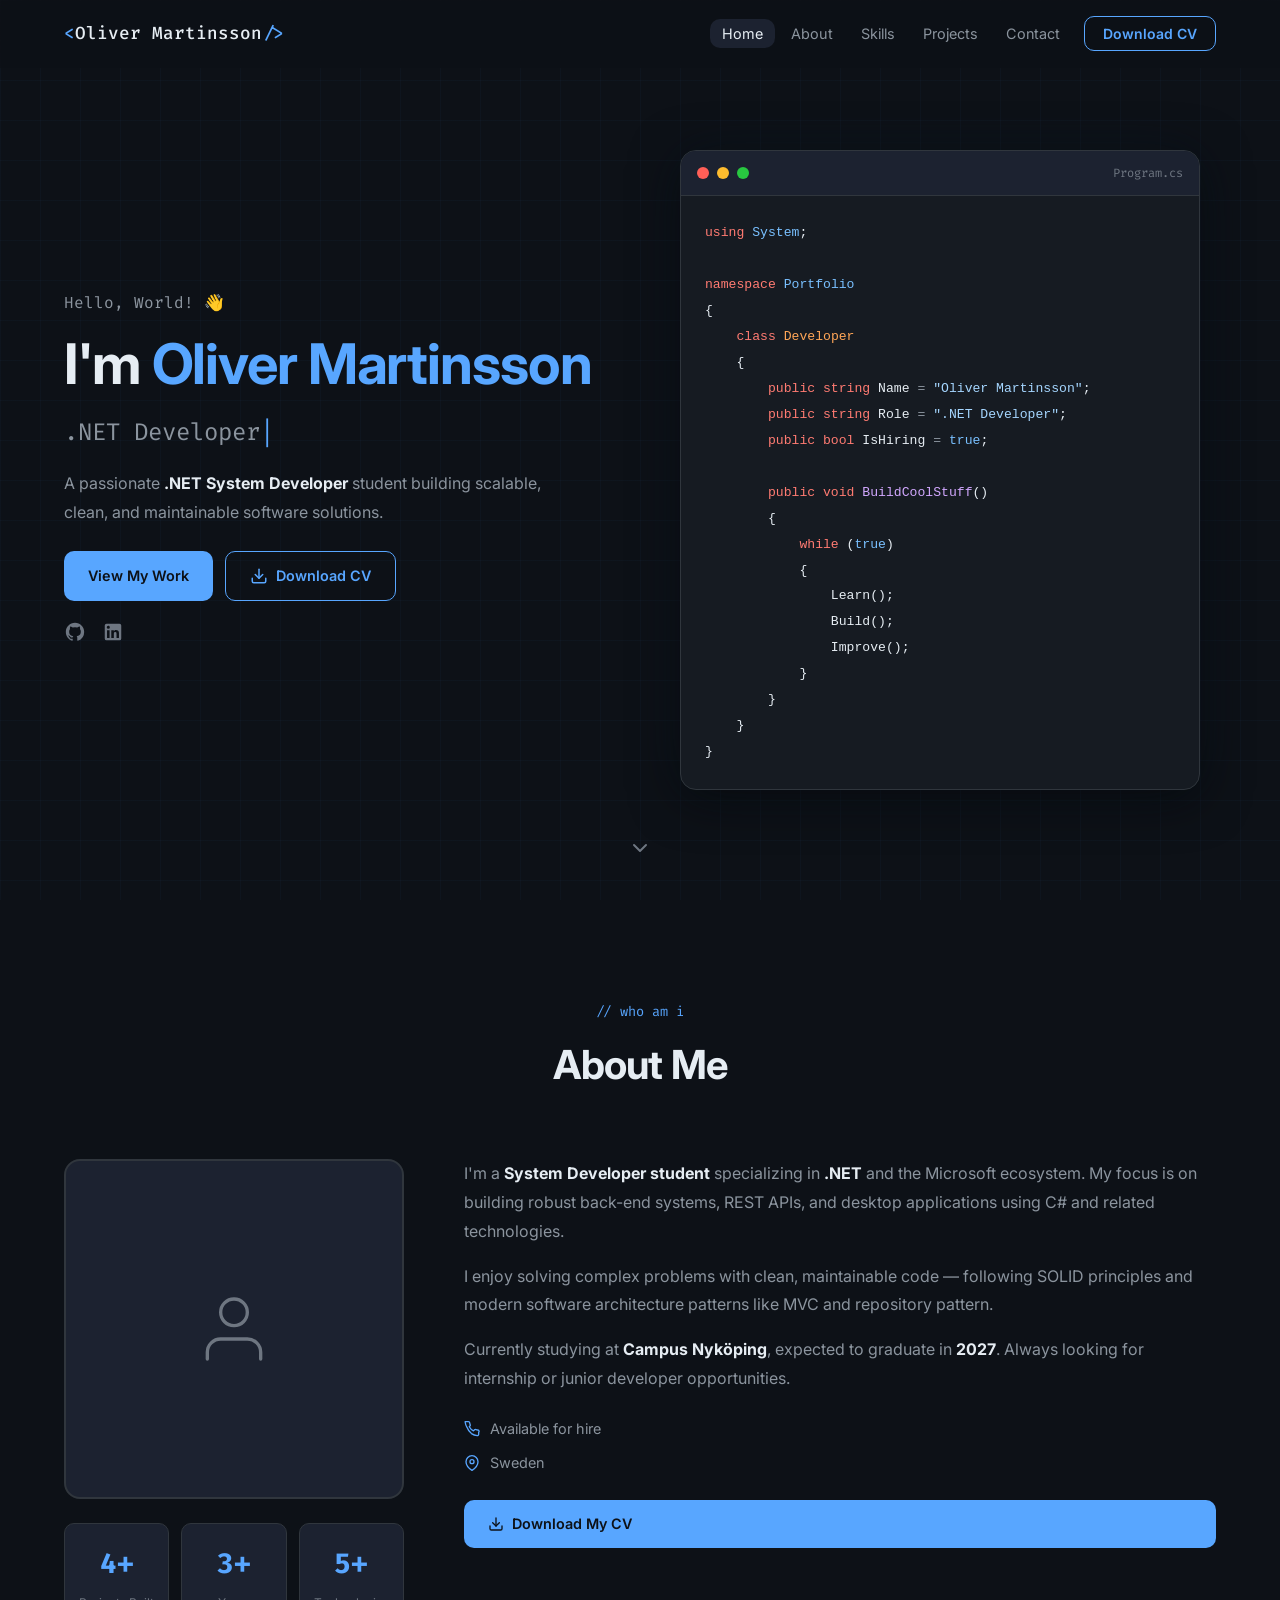
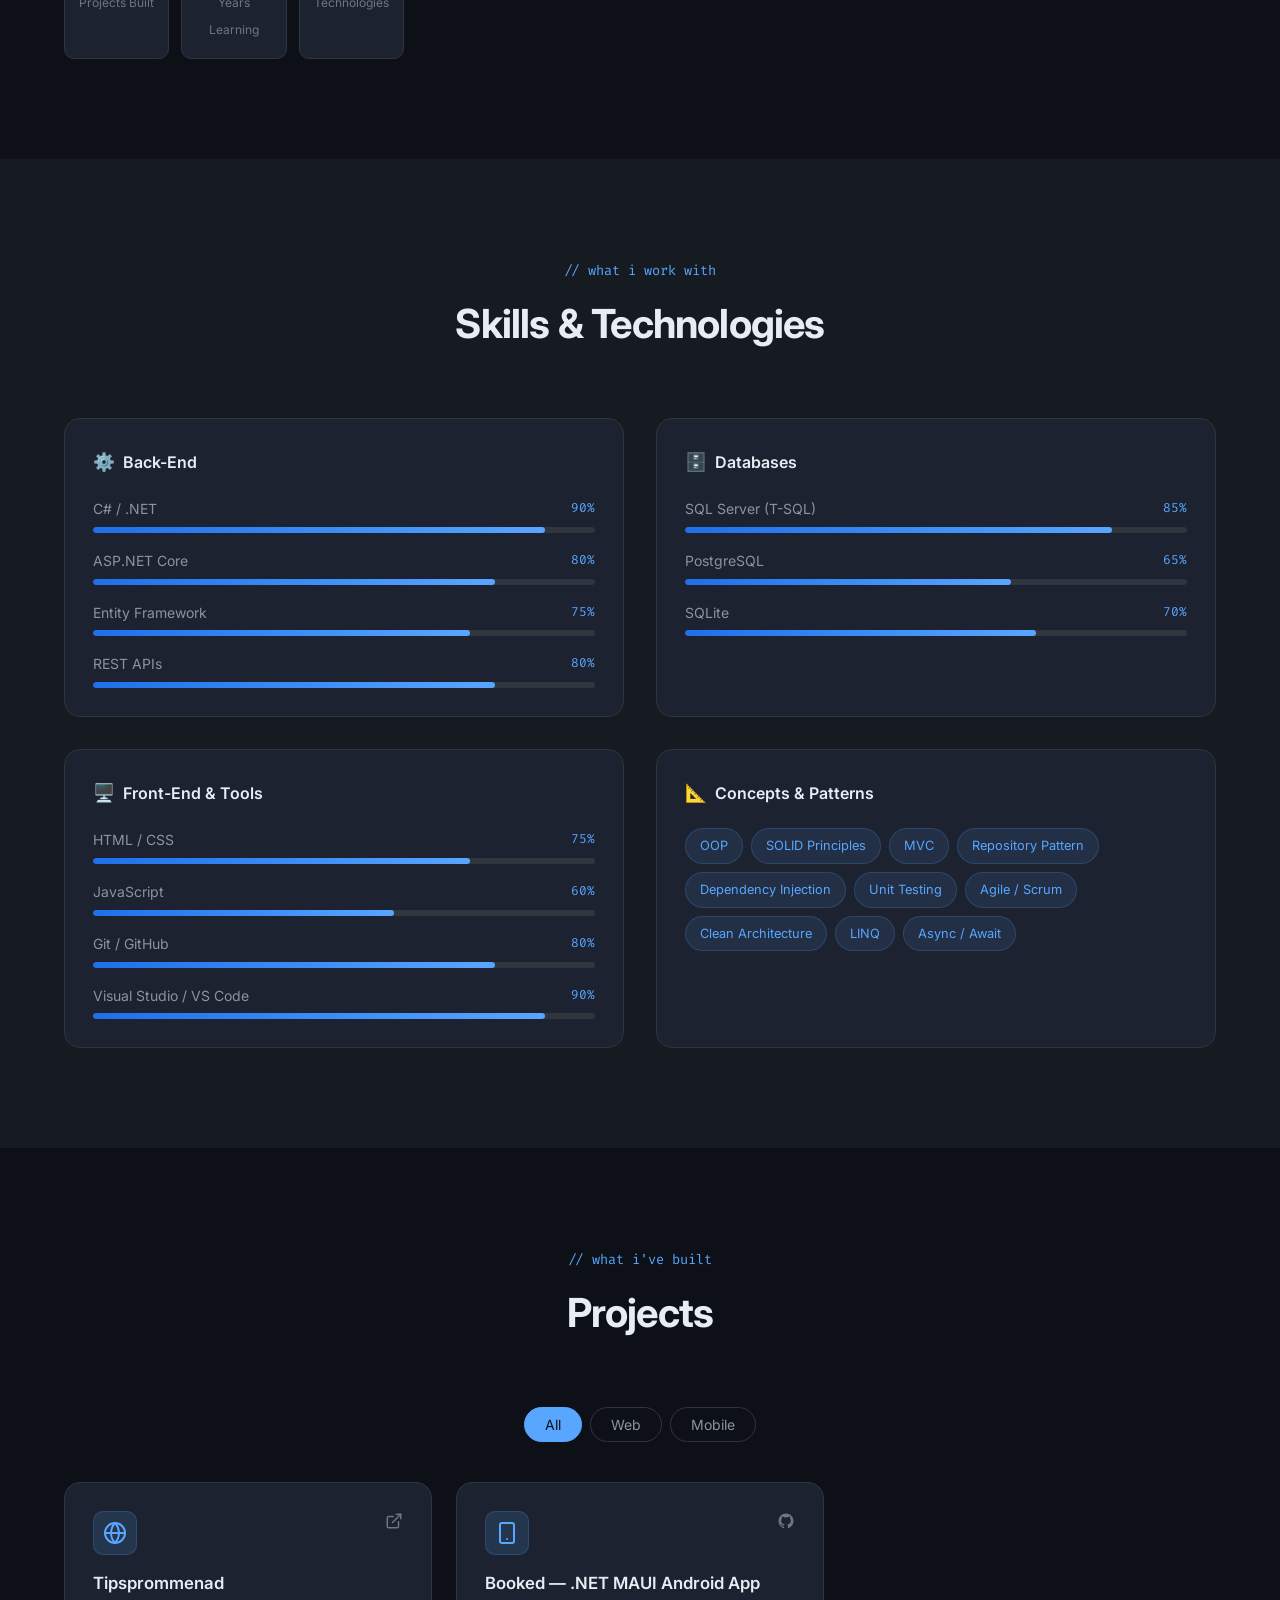
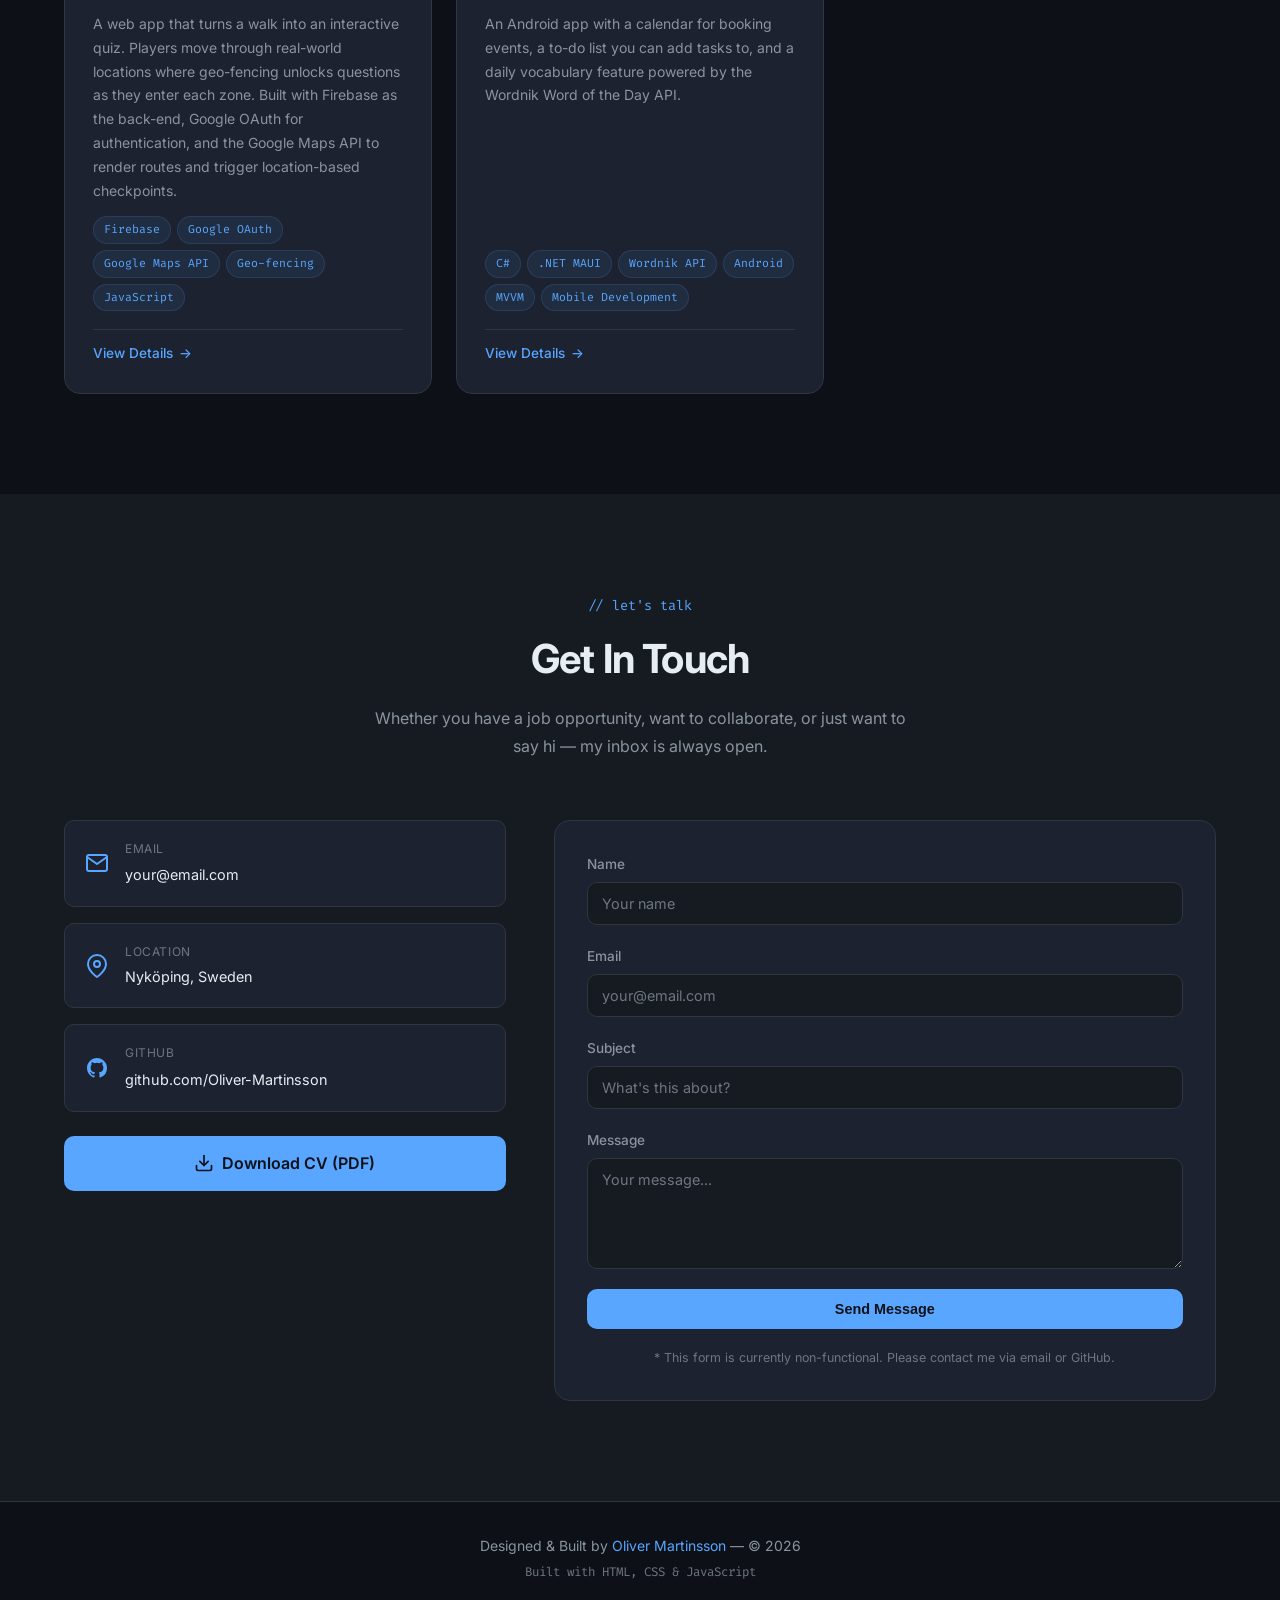
==== commit 1becc619: "refactored" ====
--- a/index.html
+++ b/index.html
@@ -11,7 +11,6 @@
 </head>
 <body>
 
-  <!-- ========== NAVIGATION ========== -->
   <nav class="navbar" id="navbar">
     <div class="nav-container">
       <a href="#home" class="nav-logo">
@@ -31,7 +30,6 @@
     </div>
   </nav>
 
-  <!-- ========== HERO ========== -->
   <section class="hero" id="home">
     <div class="hero-bg-grid"></div>
     <div class="hero-content">
@@ -98,7 +96,6 @@
     </a>
   </section>
 
-  <!-- ========== ABOUT ========== -->
   <section class="section" id="about">
     <div class="container">
       <div class="section-header">
@@ -161,7 +158,6 @@
     </div>
   </section>
 
-  <!-- ========== SKILLS ========== -->
   <section class="section section-dark" id="skills">
     <div class="container">
       <div class="section-header">
@@ -282,7 +278,6 @@
     </div>
   </section>
 
-  <!-- ========== PROJECTS ========== -->
   <section class="section" id="projects">
     <div class="container">
       <div class="section-header">
@@ -302,23 +297,22 @@
               <svg width="24" height="24"><use href="assets/icons.svg#icon-globe"></use></svg>
             </div>
             <div class="project-links">
-              <a href="#" target="_blank" rel="noopener noreferrer" aria-label="GitHub repo">
-                <svg width="18" height="18" fill="currentColor"><use href="assets/icons.svg#icon-github"></use></svg>
-              </a>
-              <a href="#" target="_blank" rel="noopener noreferrer" aria-label="Live demo">
+              <a href="https://OliverMartinsson.se" target="_blank" rel="noopener noreferrer" aria-label="Live demo">
                 <svg width="18" height="18"><use href="assets/icons.svg#icon-external-link"></use></svg>
               </a>
             </div>
           </div>
-          <h3 class="project-title">Blog Platform (Razor Pages)</h3>
+          <h3 class="project-title">Tipsprommenad</h3>
           <p class="project-desc">
-            A full-stack blog platform using ASP.NET Core Razor Pages. Includes admin panel,
-            markdown post editor, tag filtering, and user authentication with Identity.
+            A web app that turns a walk into an interactive quiz. Players move through real-world
+            locations where geo-fencing unlocks questions as they enter each zone. Built with
+            Firebase as the back-end, Google OAuth for authentication, and the Google Maps API
+            to render routes and trigger location-based checkpoints.
           </p>
           <div class="project-tech">
-            <span>C#</span><span>Razor Pages</span><span>ASP.NET Identity</span><span>EF Core</span>
-          </div>
-          <a href="projects/blog-platform.html" class="project-view-link">View Details</a>
+            <span>Firebase</span><span>Google OAuth</span><span>Google Maps API</span><span>Geo-fencing</span><span>JavaScript</span>
+          </div>
+          <a href="projects/tipsprommenad.html" class="project-view-link">View Details</a>
         </article>
 
         <article class="project-card" data-category="mobile">
@@ -347,7 +341,6 @@
     </div>
   </section>
 
-  <!-- ========== CONTACT ========== -->
   <section class="section section-dark" id="contact">
     <div class="container">
       <div class="section-header">
@@ -364,7 +357,7 @@
             <svg width="24" height="24"><use href="assets/icons.svg#icon-email"></use></svg>
             <div>
               <p class="contact-label">Email</p>
-              <a href="mailto:your@email.com" class="contact-value">Oliver.Martinsson@campusnykoping.se</a>
+              <a href="mailto:your@email.com" class="contact-value">your@email.com</a>
             </div>
           </div>
           <div class="contact-card">
@@ -415,7 +408,6 @@
     </div>
   </section>
 
-  <!-- ========== FOOTER ========== -->
   <footer class="footer">
     <div class="container">
       <p class="footer-copy">
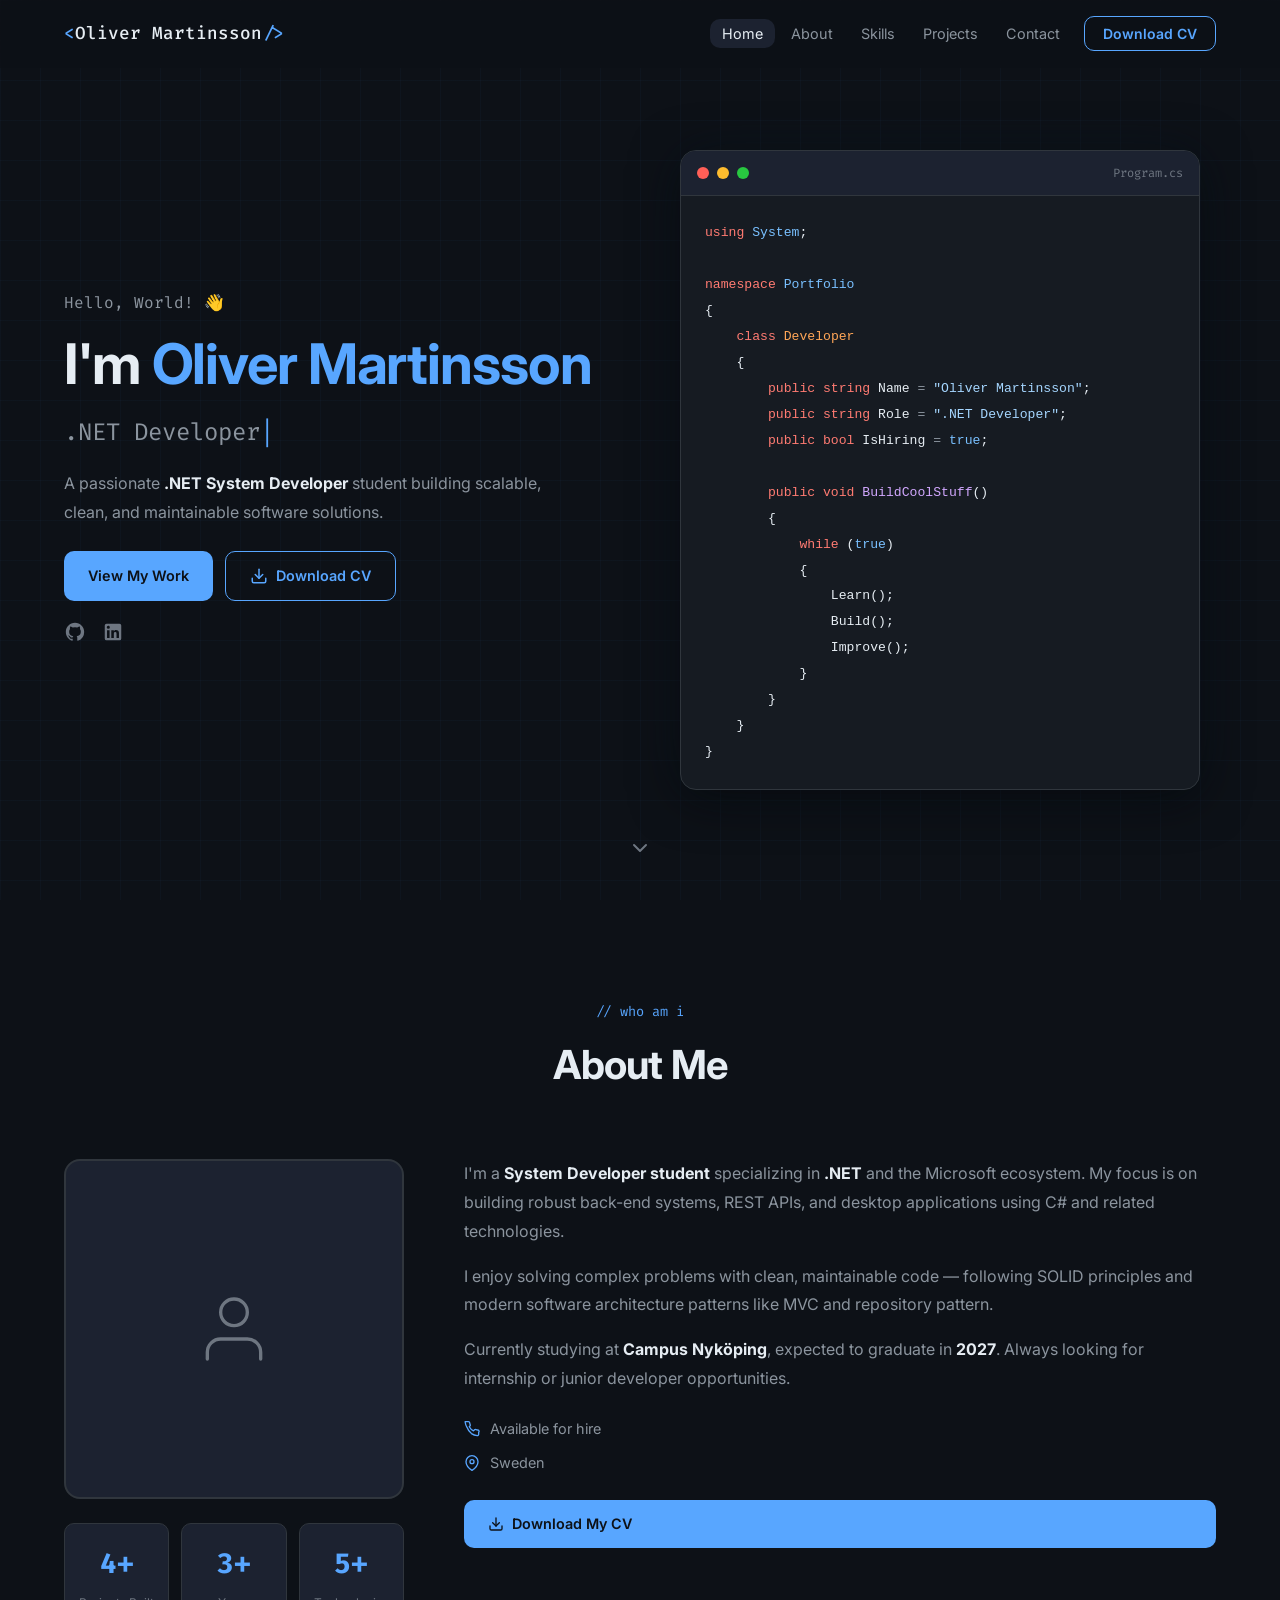
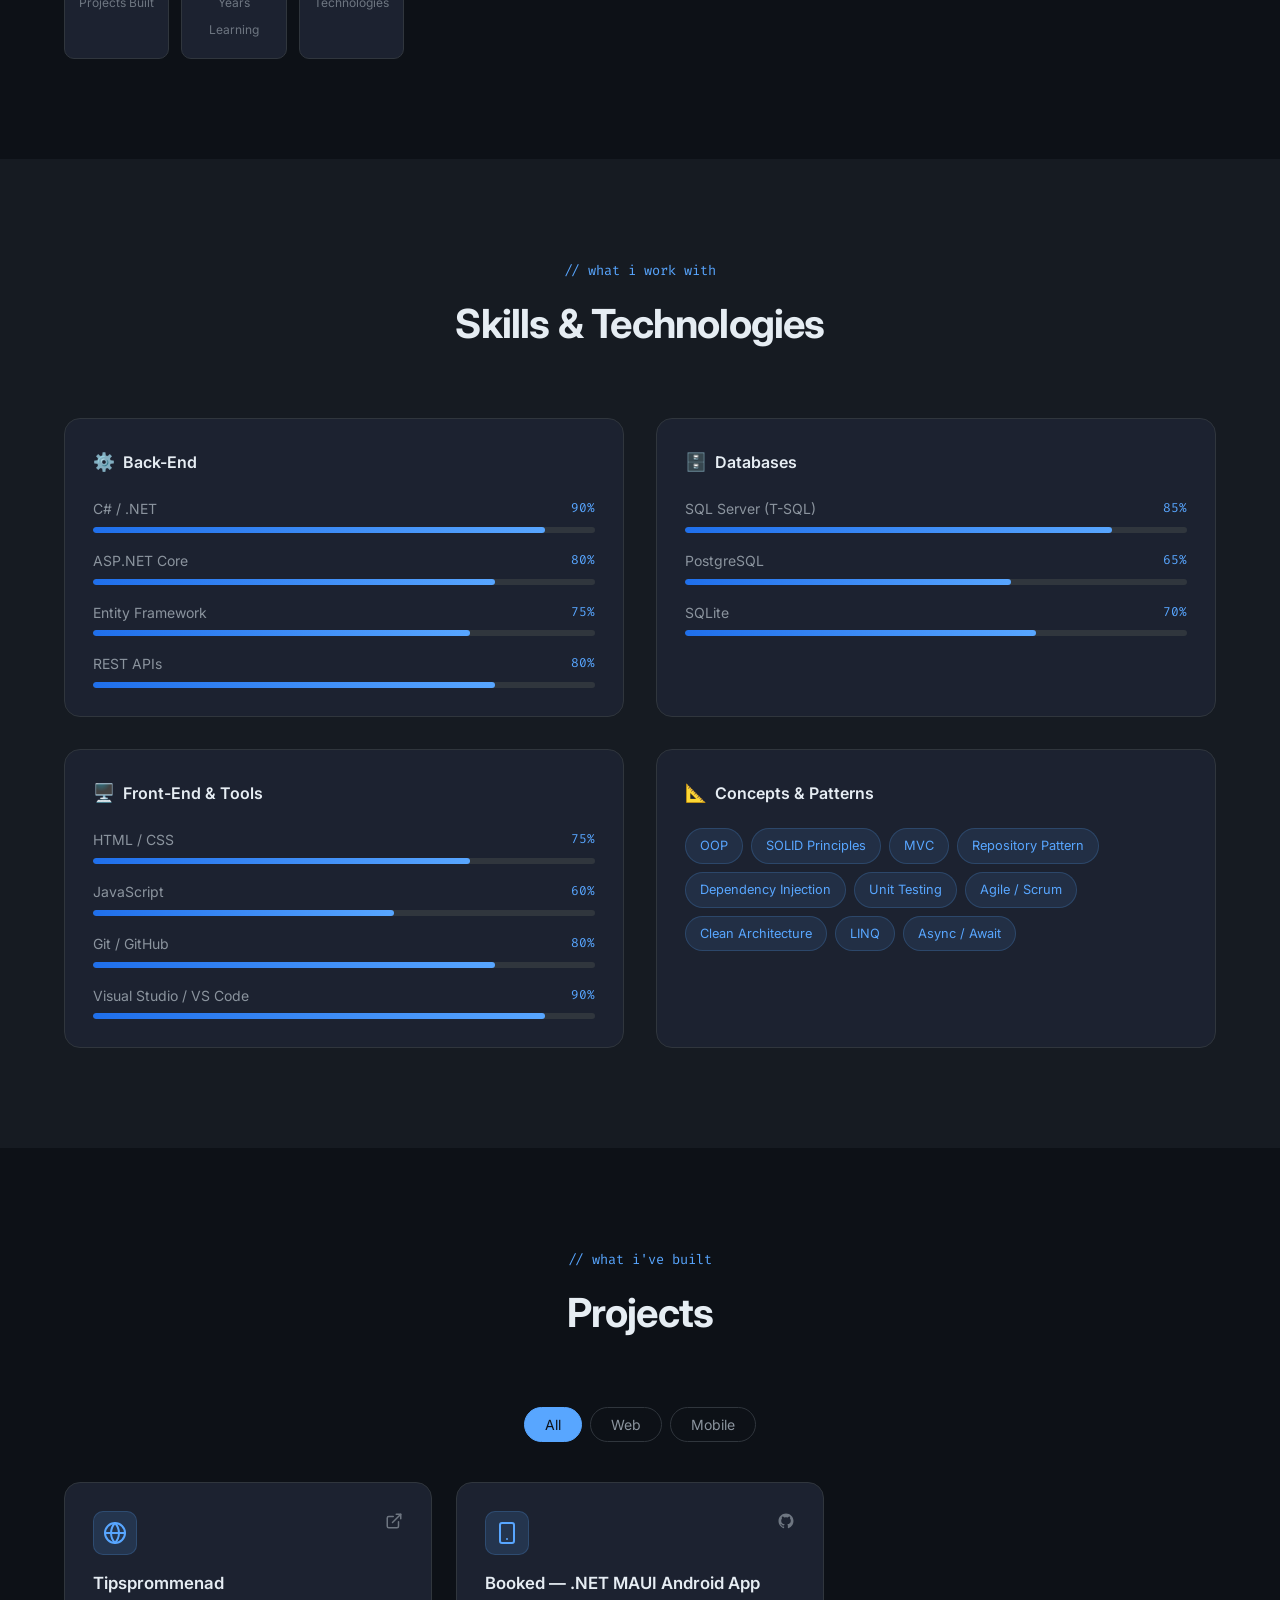
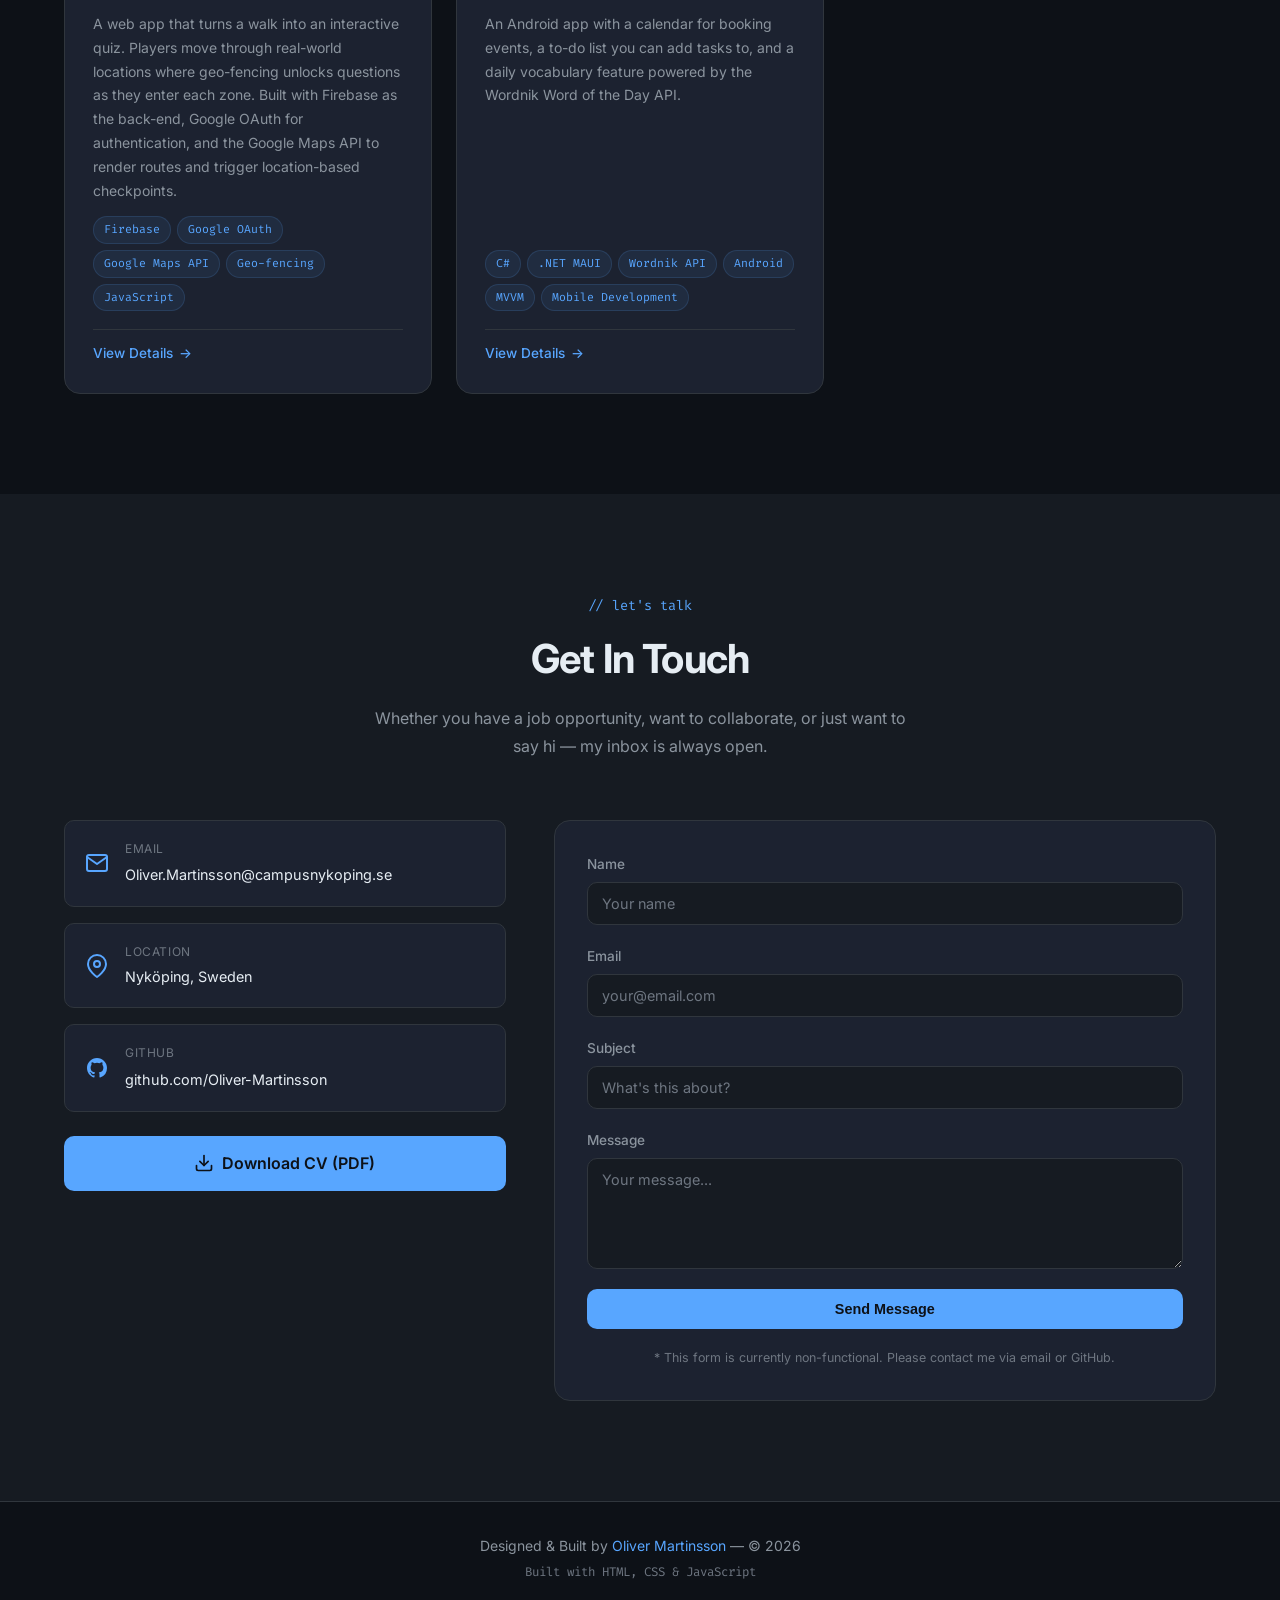
==== commit 67b7b3d5: "Merge branch 'main' of https://github.com/Oliver-Martinsson/WebsitePortfolio" ====
--- a/index.html
+++ b/index.html
@@ -357,7 +357,7 @@
             <svg width="24" height="24"><use href="assets/icons.svg#icon-email"></use></svg>
             <div>
               <p class="contact-label">Email</p>
-              <a href="mailto:your@email.com" class="contact-value">your@email.com</a>
+              <a href="mailto:your@email.com" class="contact-value">Oliver.Martinsson@campusnykoping.se</a>
             </div>
           </div>
           <div class="contact-card">
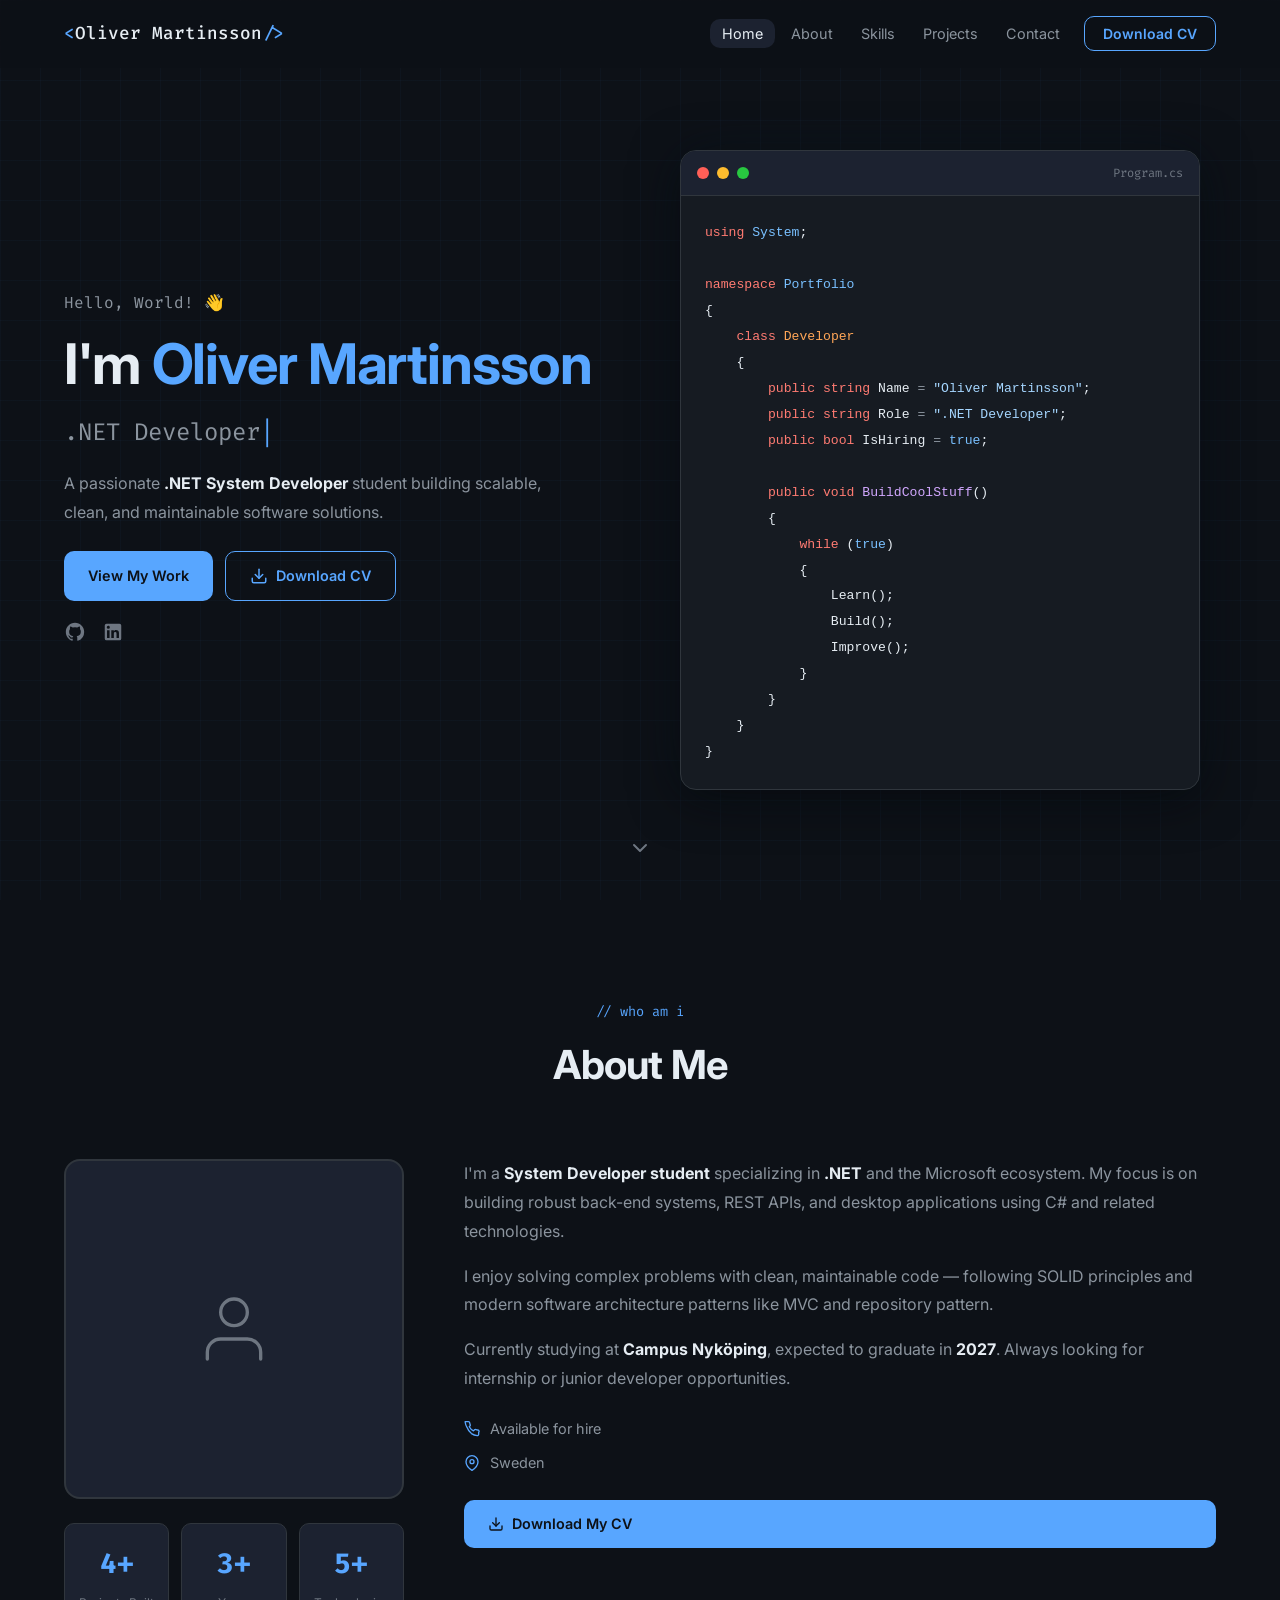
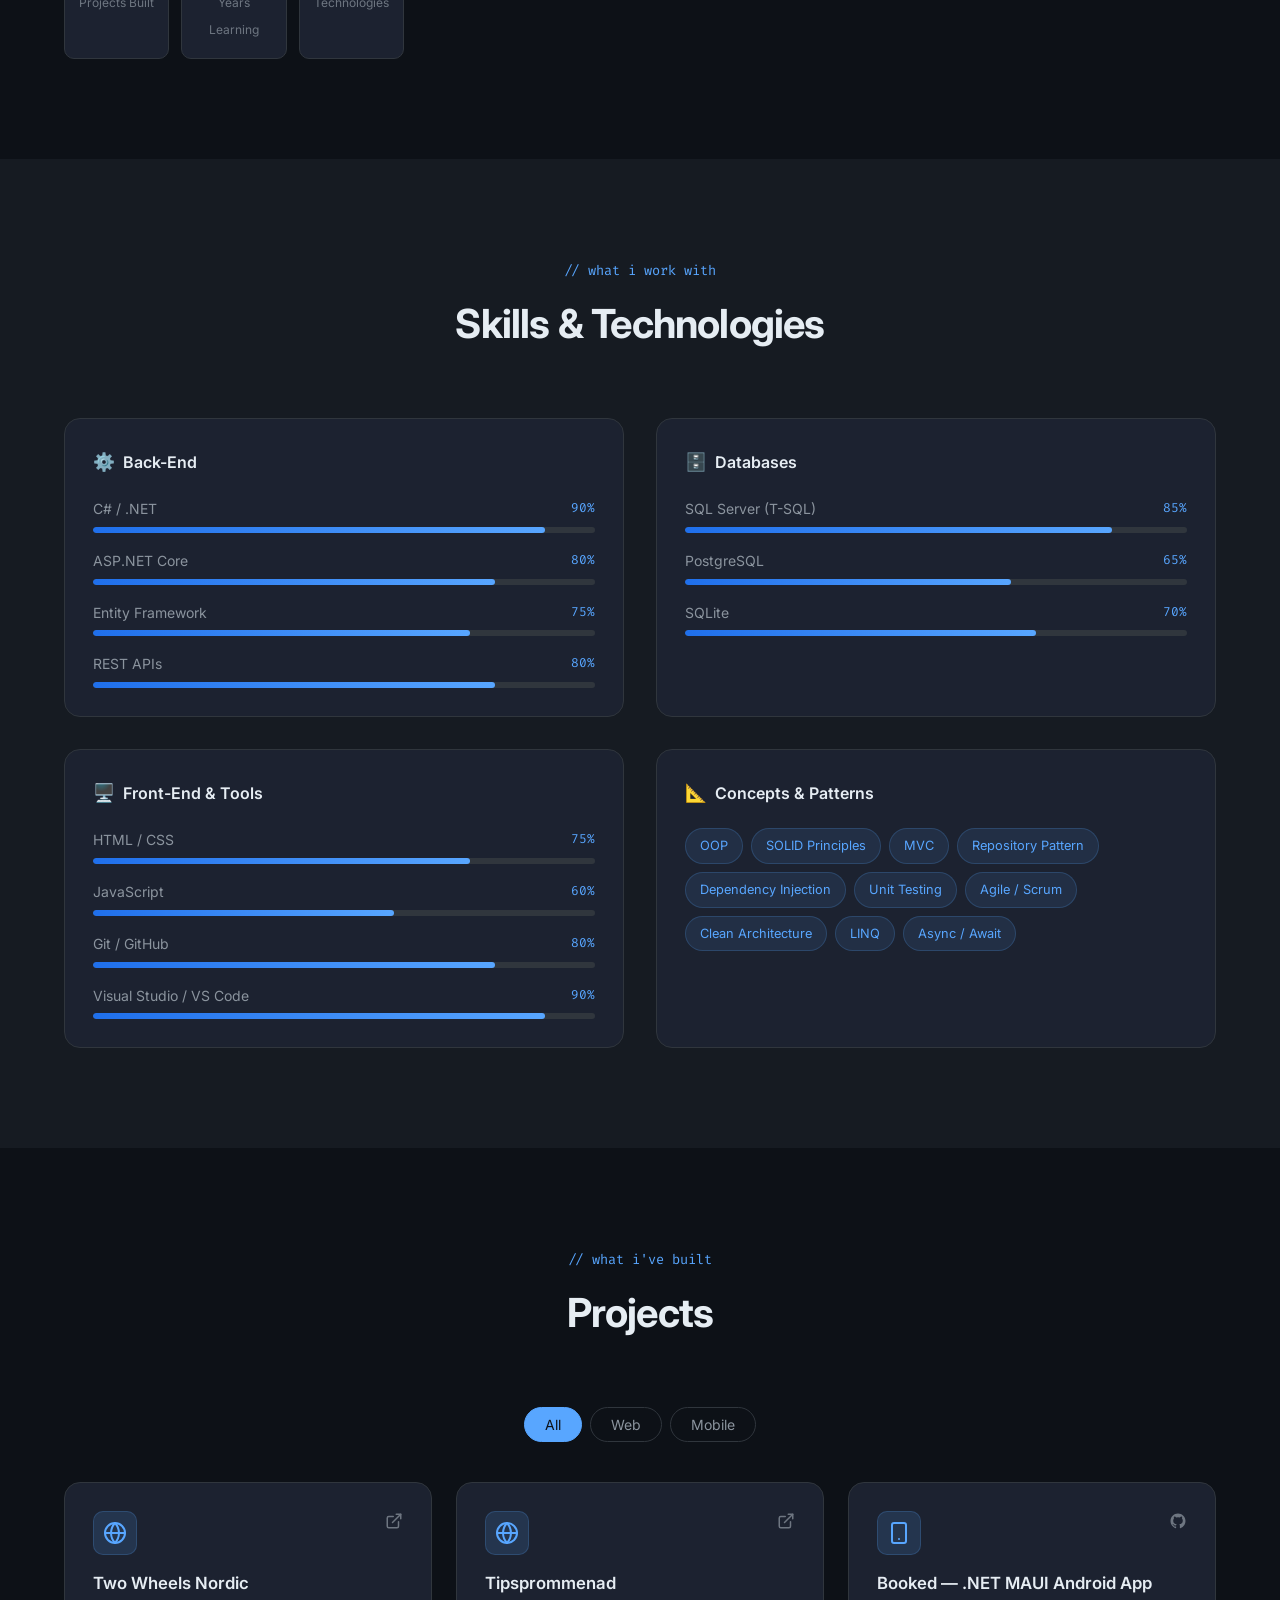
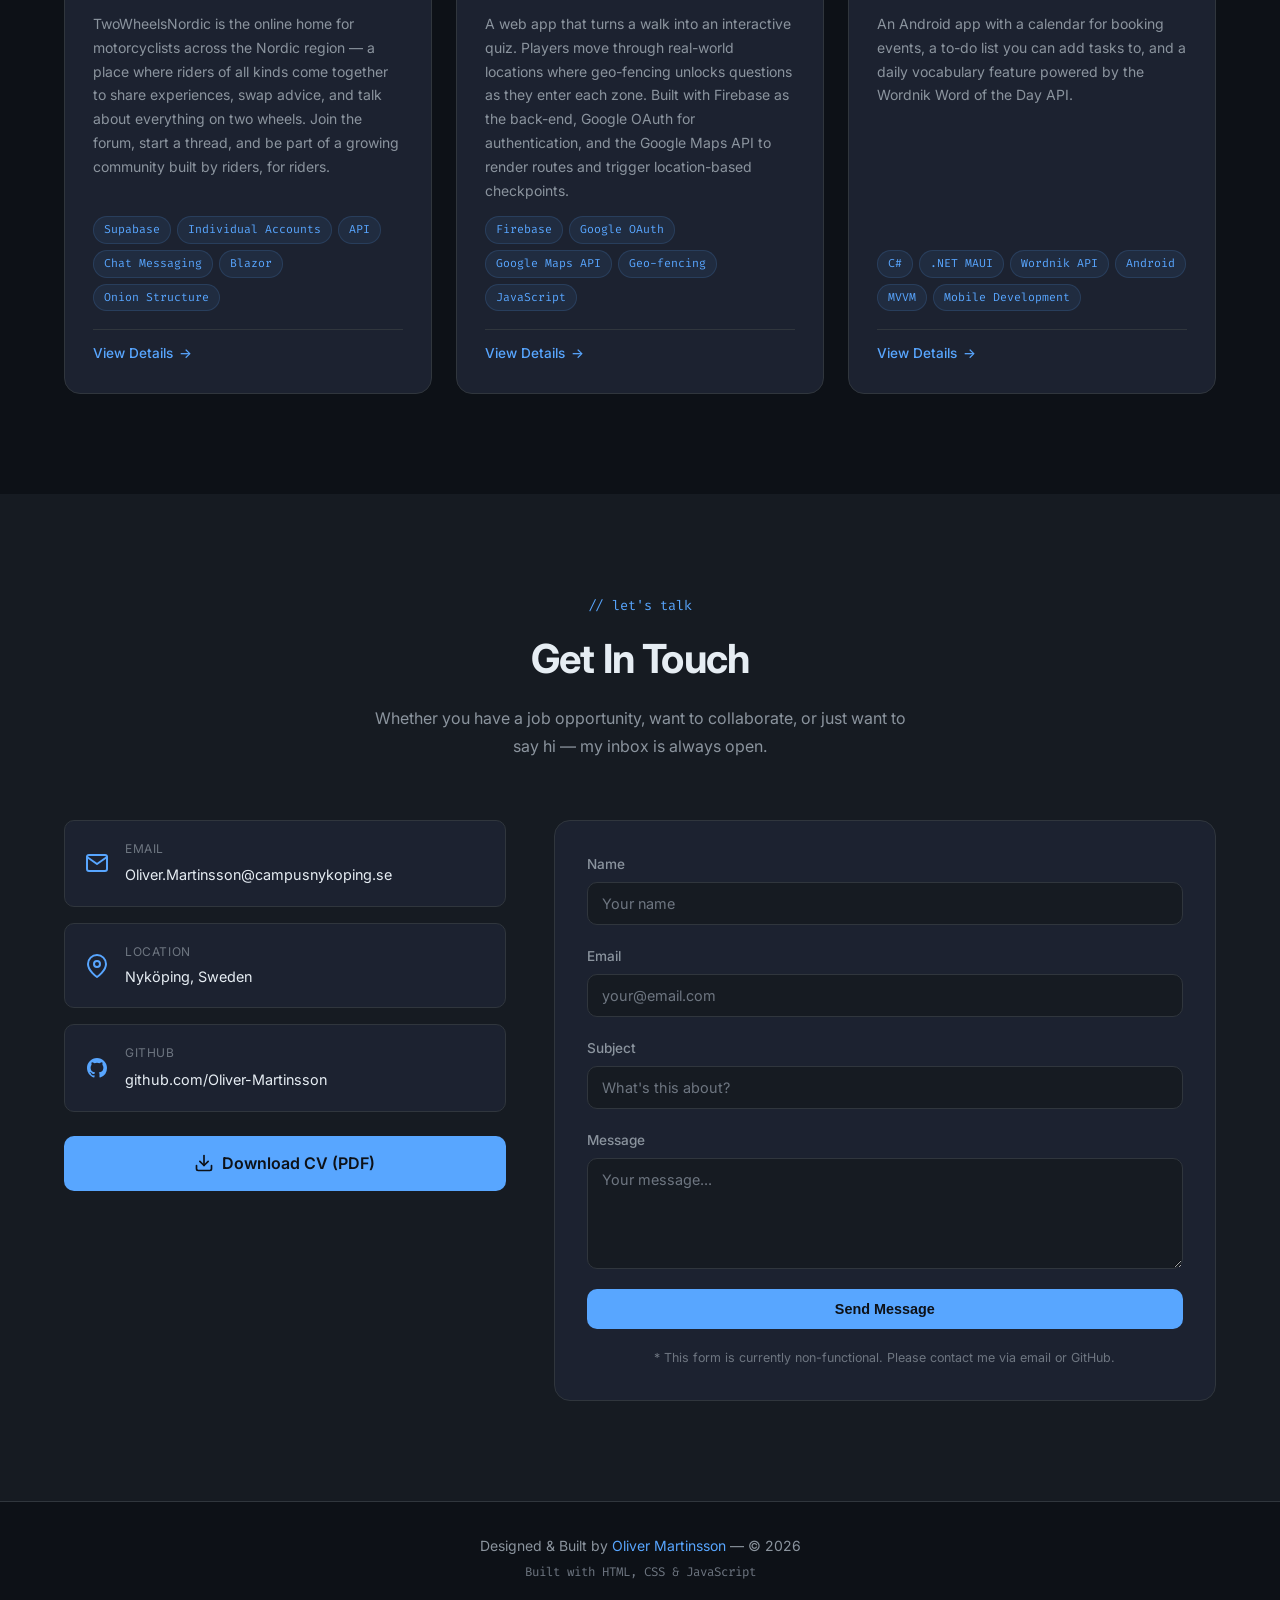
==== commit 9e3eea59: "clean tree" ====
--- a/index.html
+++ b/index.html
@@ -297,6 +297,28 @@
               <svg width="24" height="24"><use href="assets/icons.svg#icon-globe"></use></svg>
             </div>
             <div class="project-links">
+              <a href="https://twowheelsnordic.se/" target="_blank" rel="noopener noreferrer" aria-label="Live demo">
+                <svg width="18" height="18"><use href="assets/icons.svg#icon-external-link"></use></svg>
+              </a>
+            </div>
+          </div>
+          <h3 class="project-title">Two Wheels Nordic</h3>
+          <p class="project-desc">
+            TwoWheelsNordic is the online home for motorcyclists across the Nordic region — a place where riders of all kinds come together to share experiences, swap advice, and talk about everything on two wheels.
+            Join the forum, start a thread, and be part of a growing community built by riders, for riders.
+          </p>
+          <div class="project-tech">
+            <span>Supabase</span><span>Individual Accounts</span><span>API</span><span>Chat Messaging</span><span>Blazor</span><span>Onion Structure</span>
+          </div>
+          <a href="projects/twowheelsnordic.html" class="project-view-link">View Details</a>
+        </article>
+
+        <article class="project-card" data-category="web">
+          <div class="project-card-header">
+            <div class="project-icon">
+              <svg width="24" height="24"><use href="assets/icons.svg#icon-globe"></use></svg>
+            </div>
+            <div class="project-links">
               <a href="https://OliverMartinsson.se" target="_blank" rel="noopener noreferrer" aria-label="Live demo">
                 <svg width="18" height="18"><use href="assets/icons.svg#icon-external-link"></use></svg>
               </a>
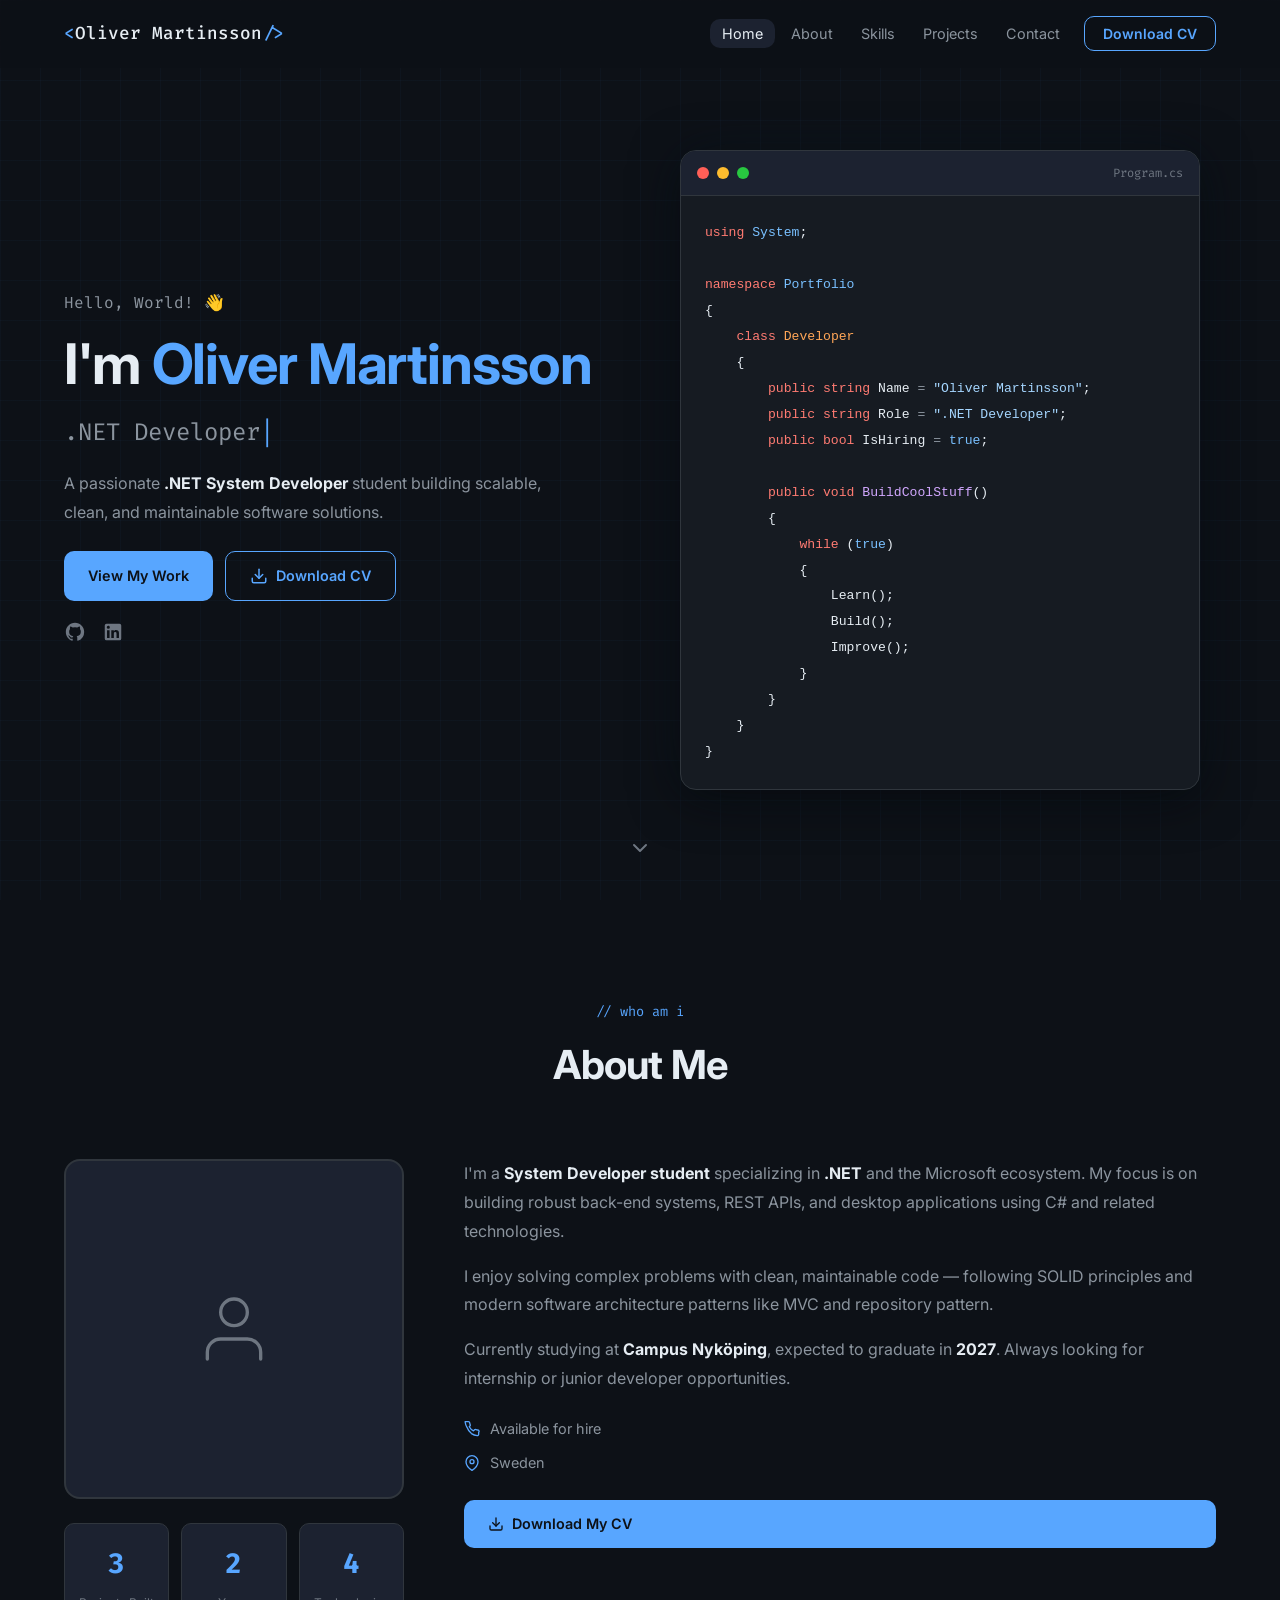
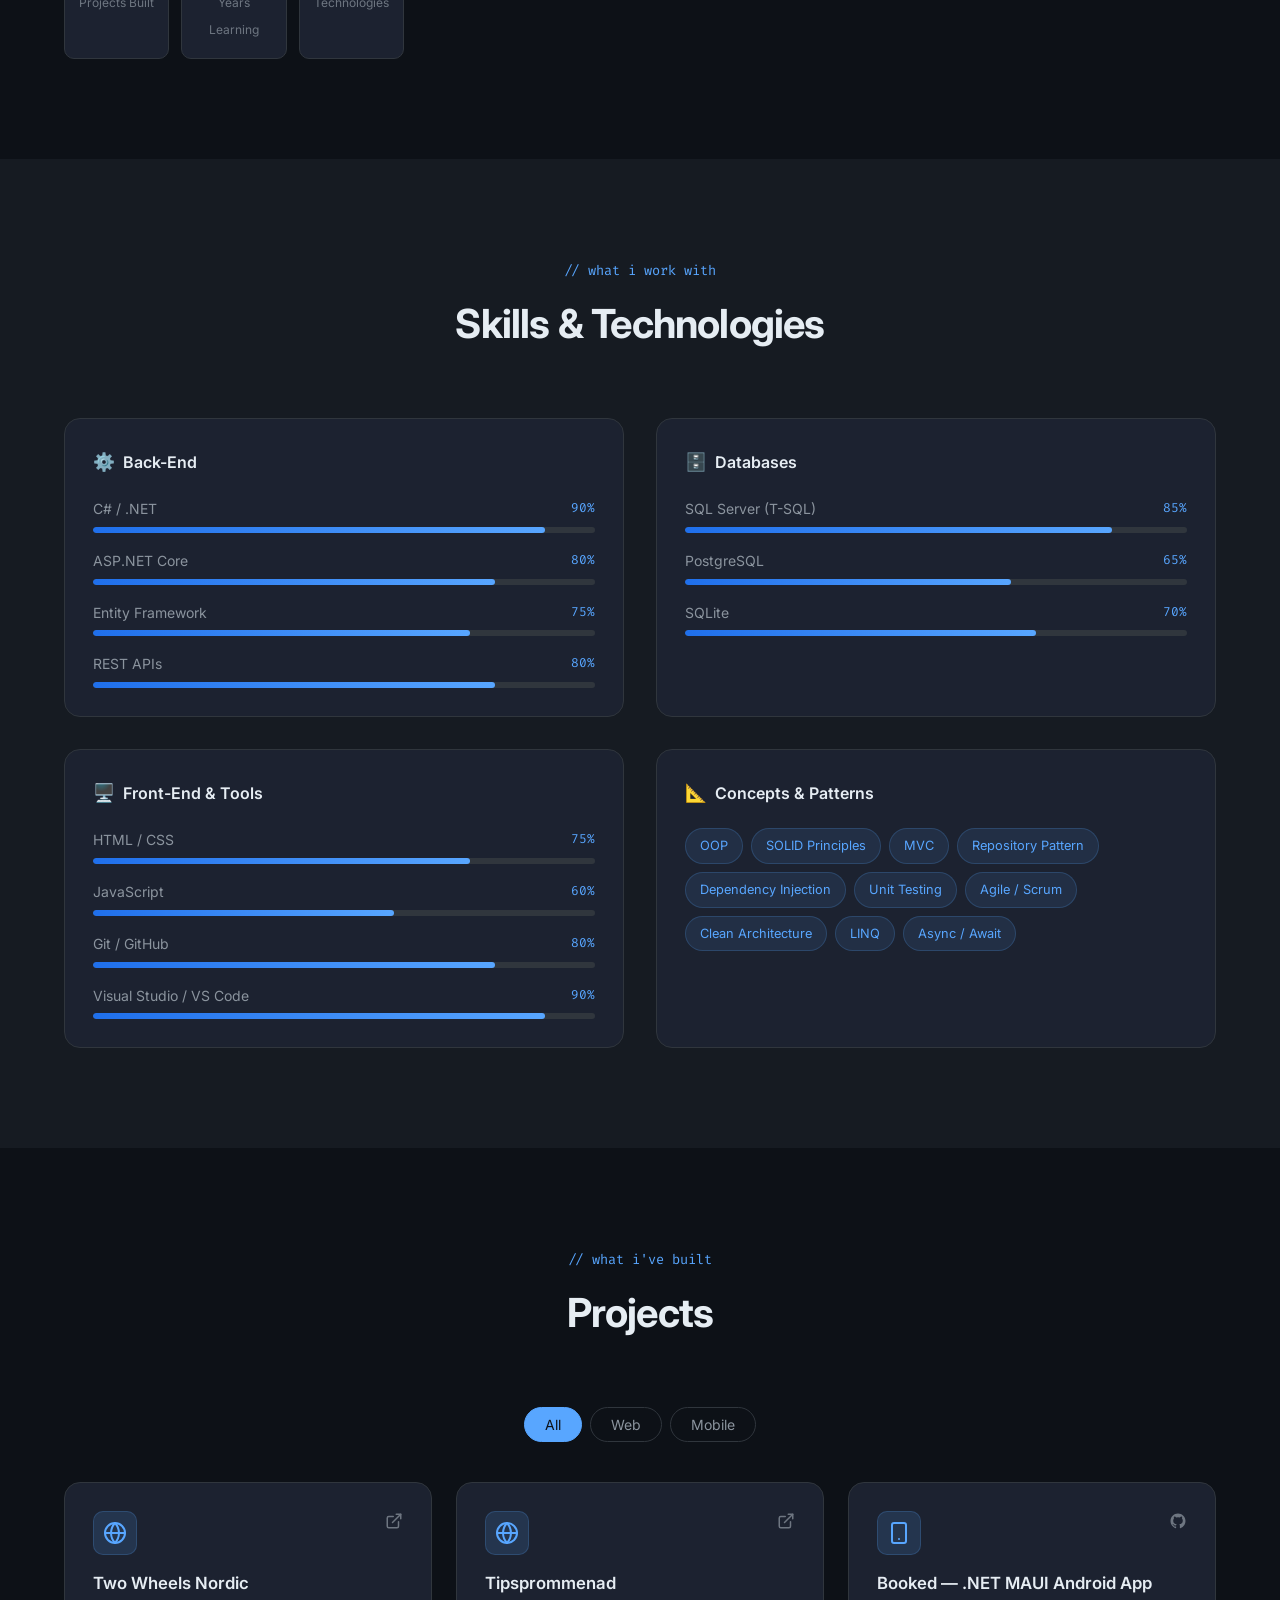
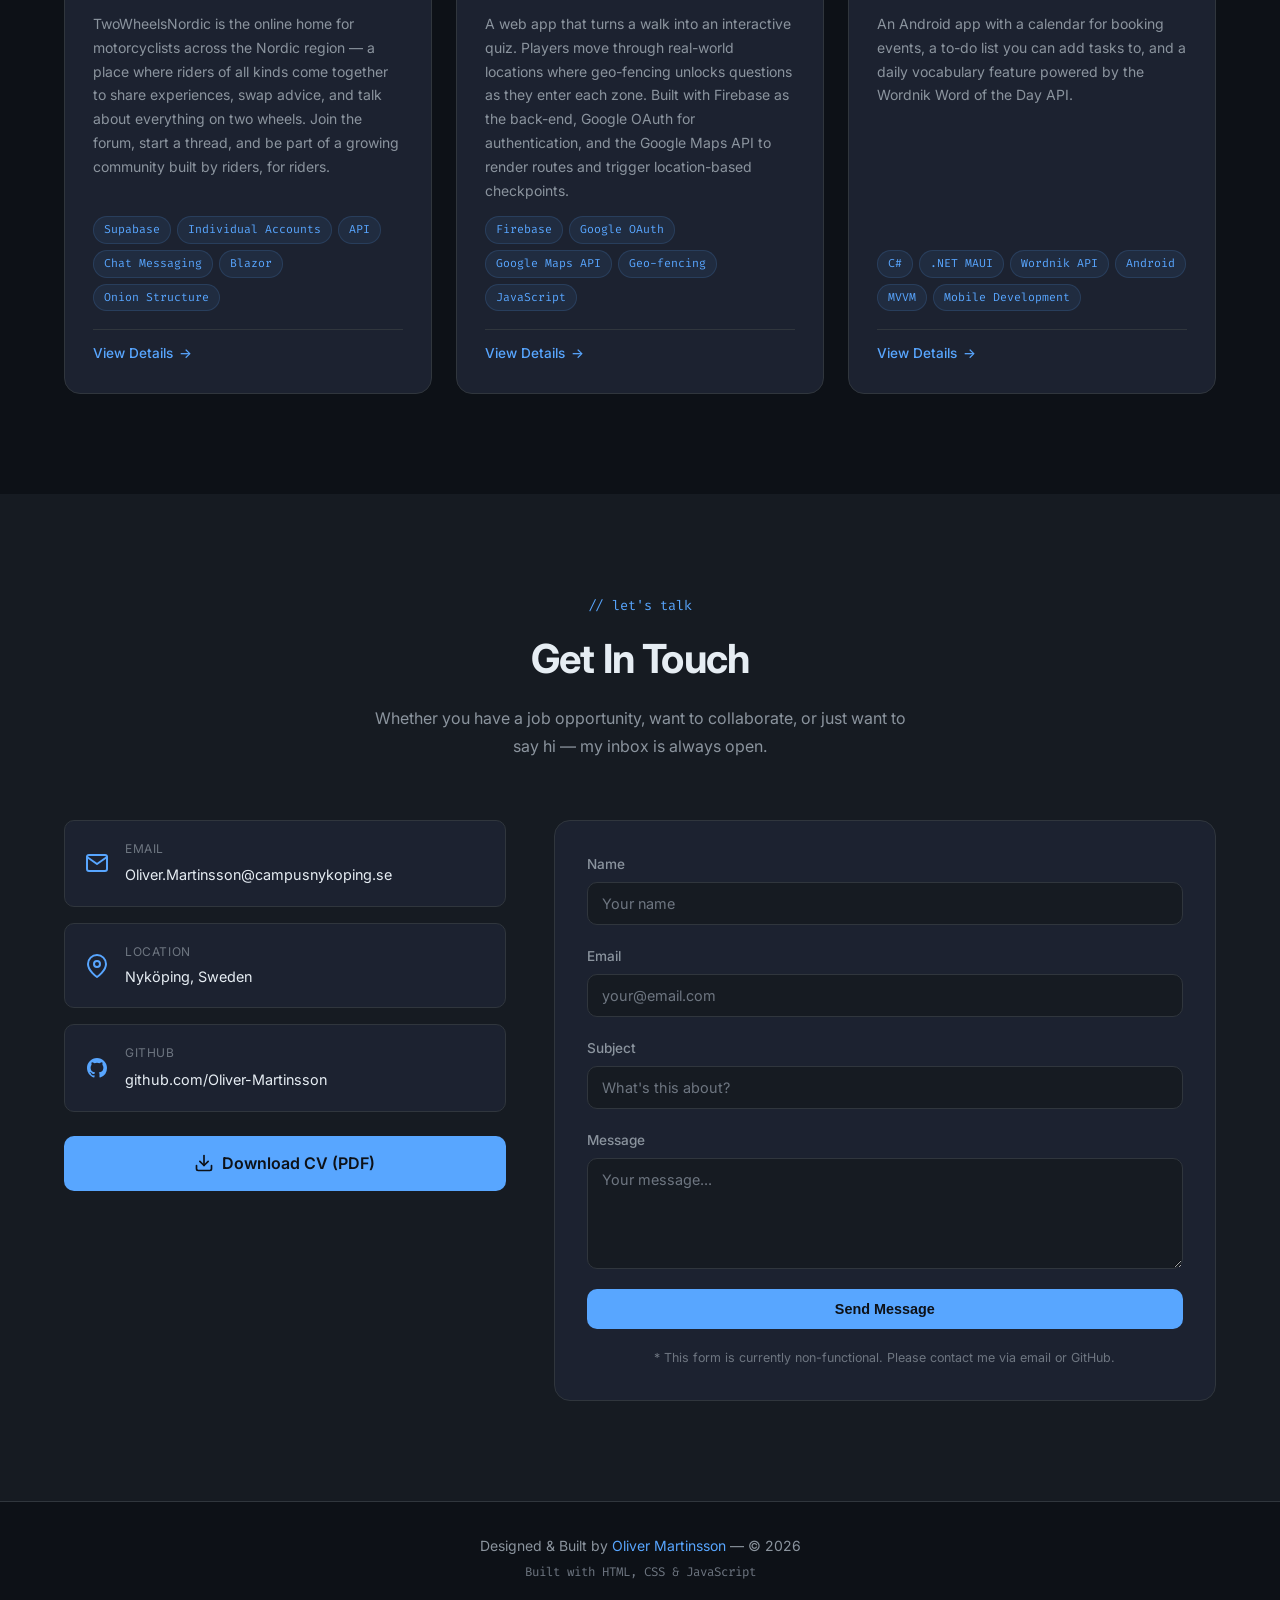
==== commit 45721e09: "Update project pages and add forum screenshots Co-Authored-By: Claude Sonnet 4.6 <noreply@anthropic." ====
--- a/index.html
+++ b/index.html
@@ -310,7 +310,7 @@
           <div class="project-tech">
             <span>Supabase</span><span>Individual Accounts</span><span>API</span><span>Chat Messaging</span><span>Blazor</span><span>Onion Structure</span>
           </div>
-          <a href="projects/twowheelsnordic.html" class="project-view-link">View Details</a>
+          <a href="projects/two-wheels-nordic.html" class="project-view-link">View Details</a>
         </article>
 
         <article class="project-card" data-category="web">
--- a/css/style.css
+++ b/css/style.css
@@ -1154,9 +1154,9 @@
 }
 
 .gallery-main img {
-  max-width: min(100%, 380px);
+  max-width: 100%;
   max-height: 75vh;
-  width: auto;
+  width: 100%;
   height: auto;
   display: block;
   object-fit: contain;
